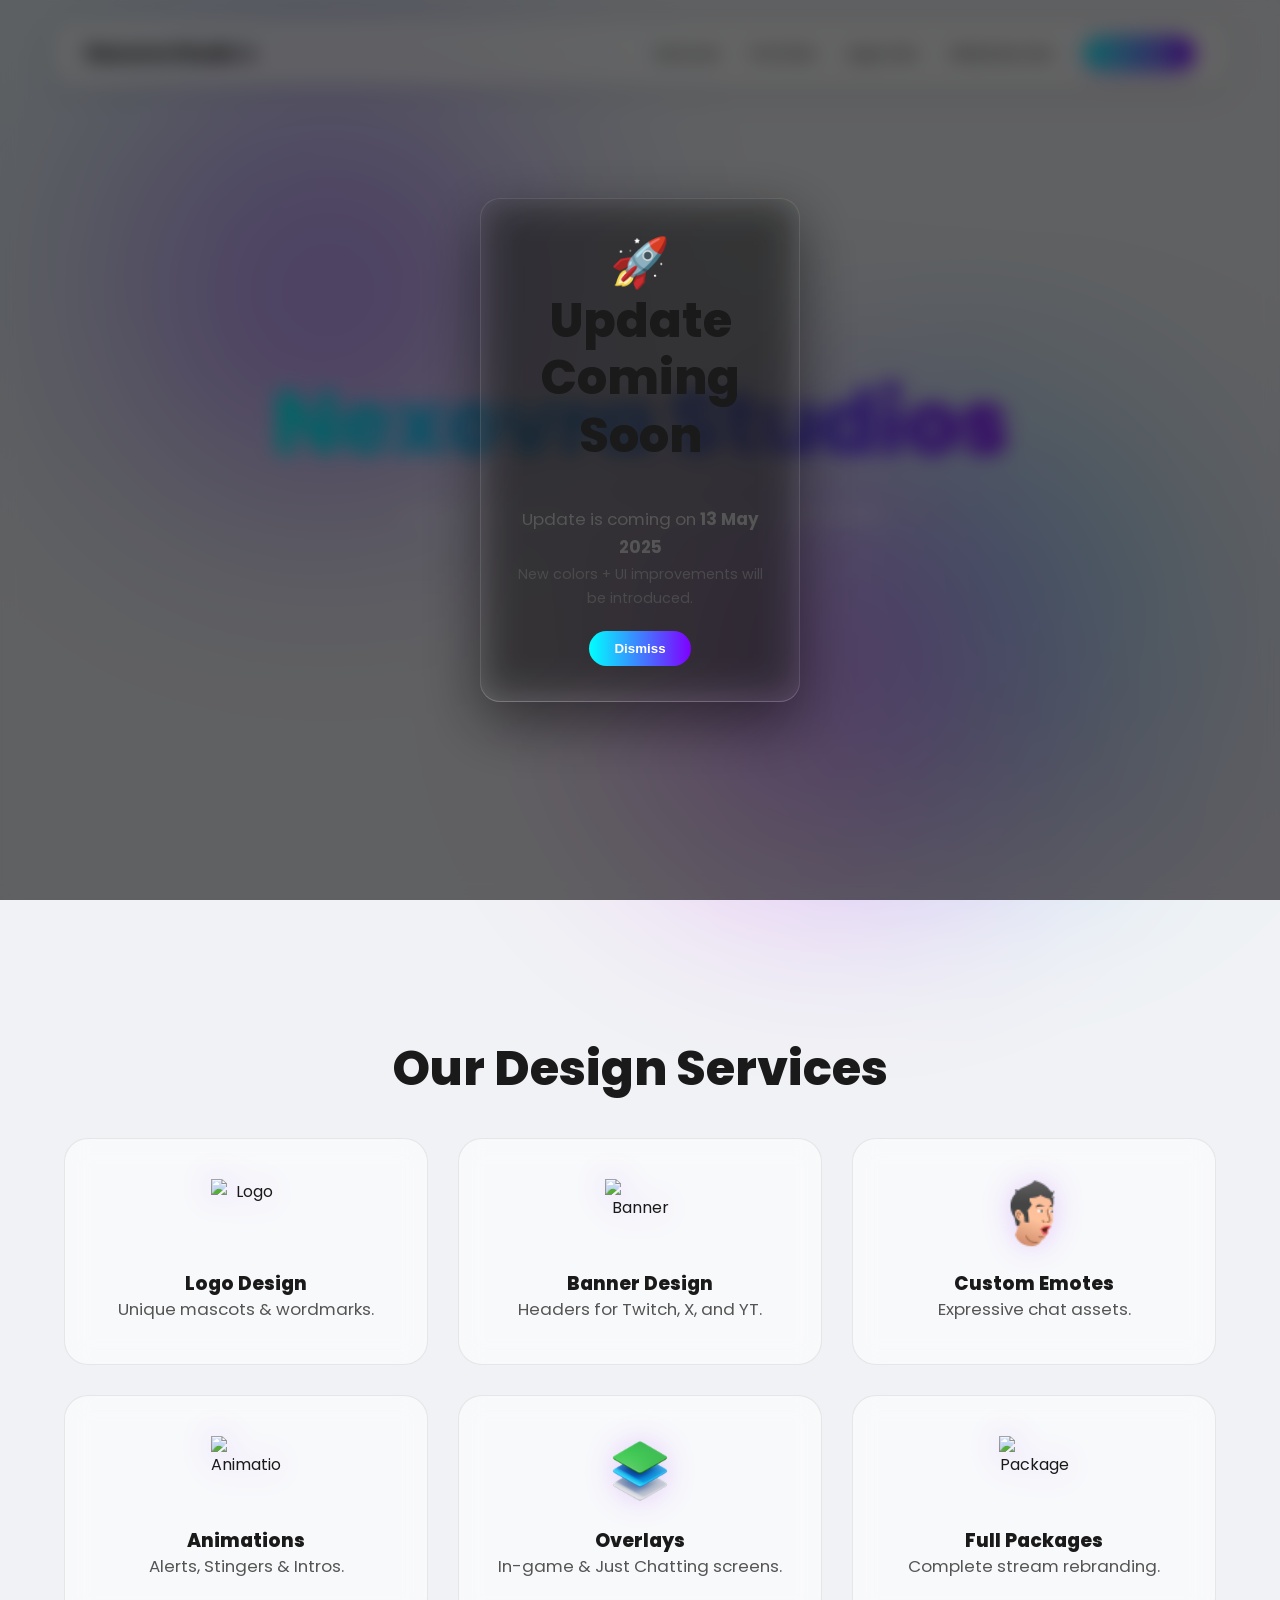
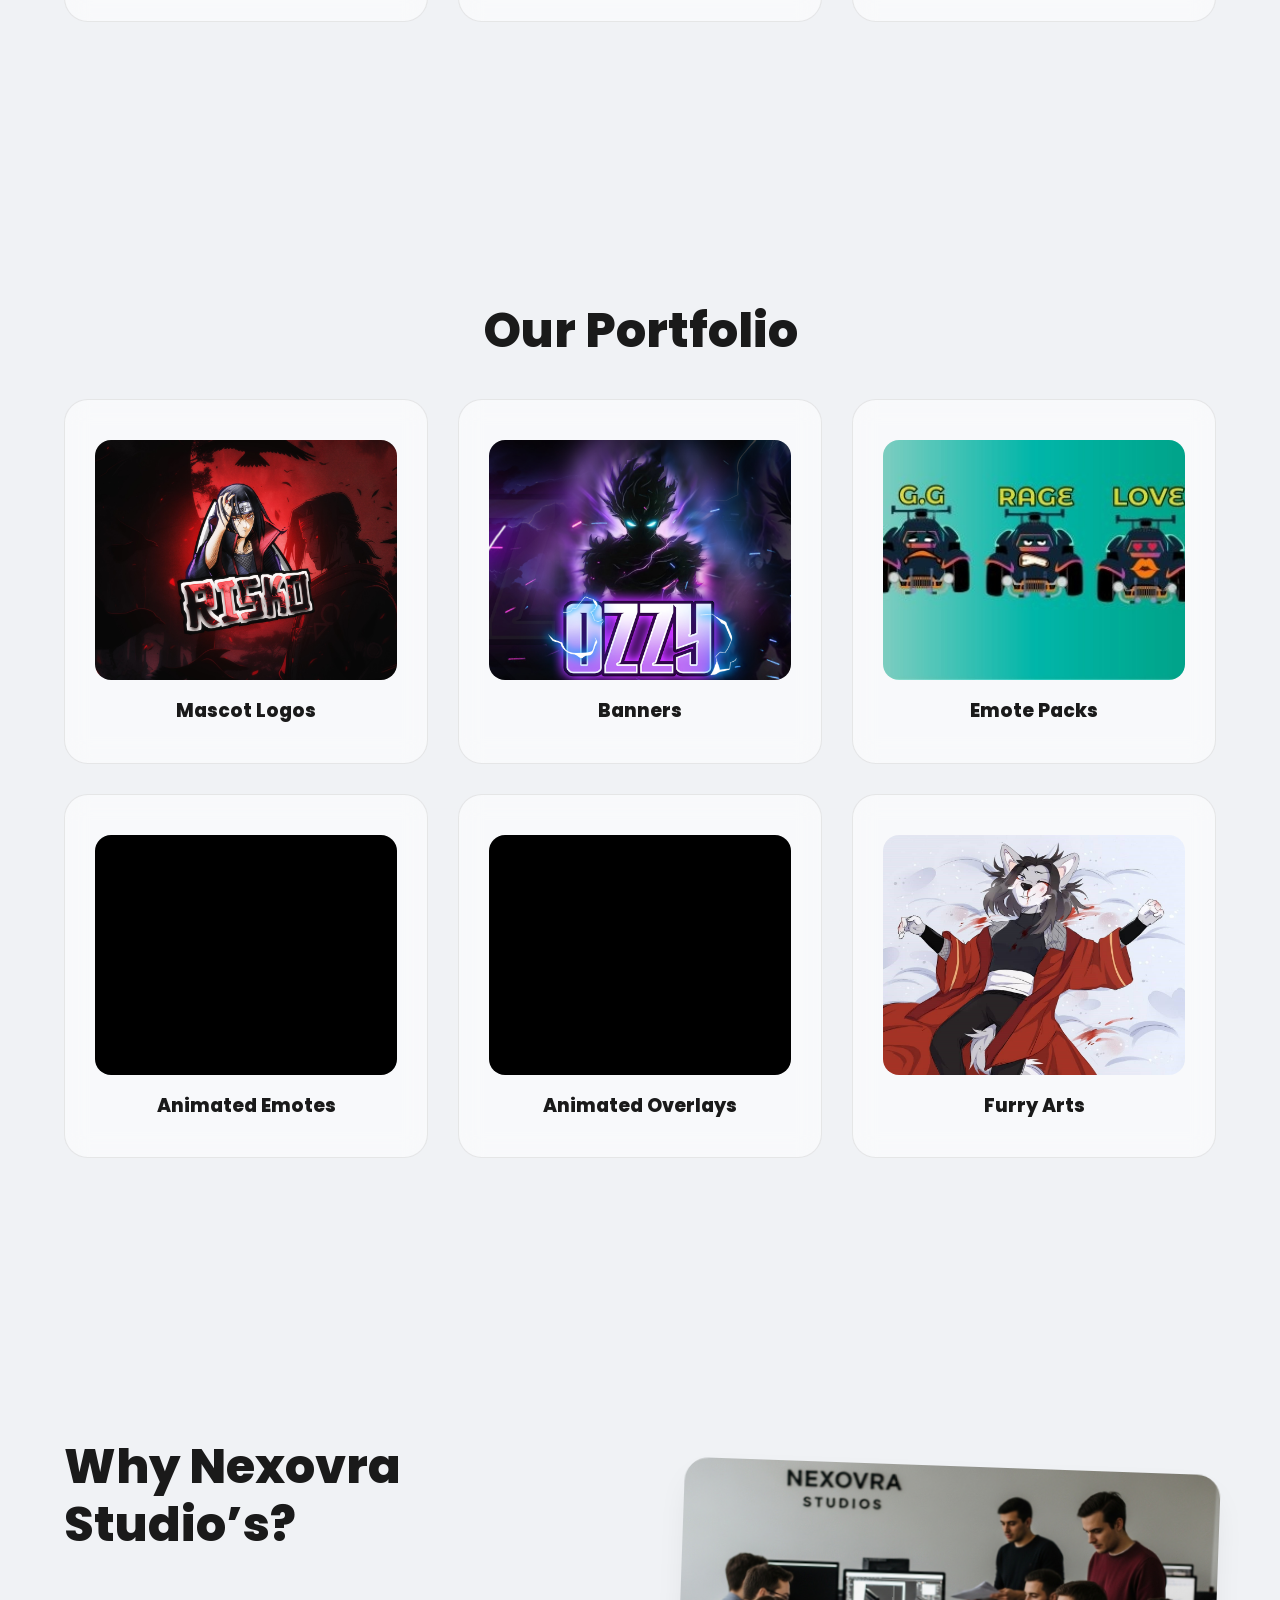
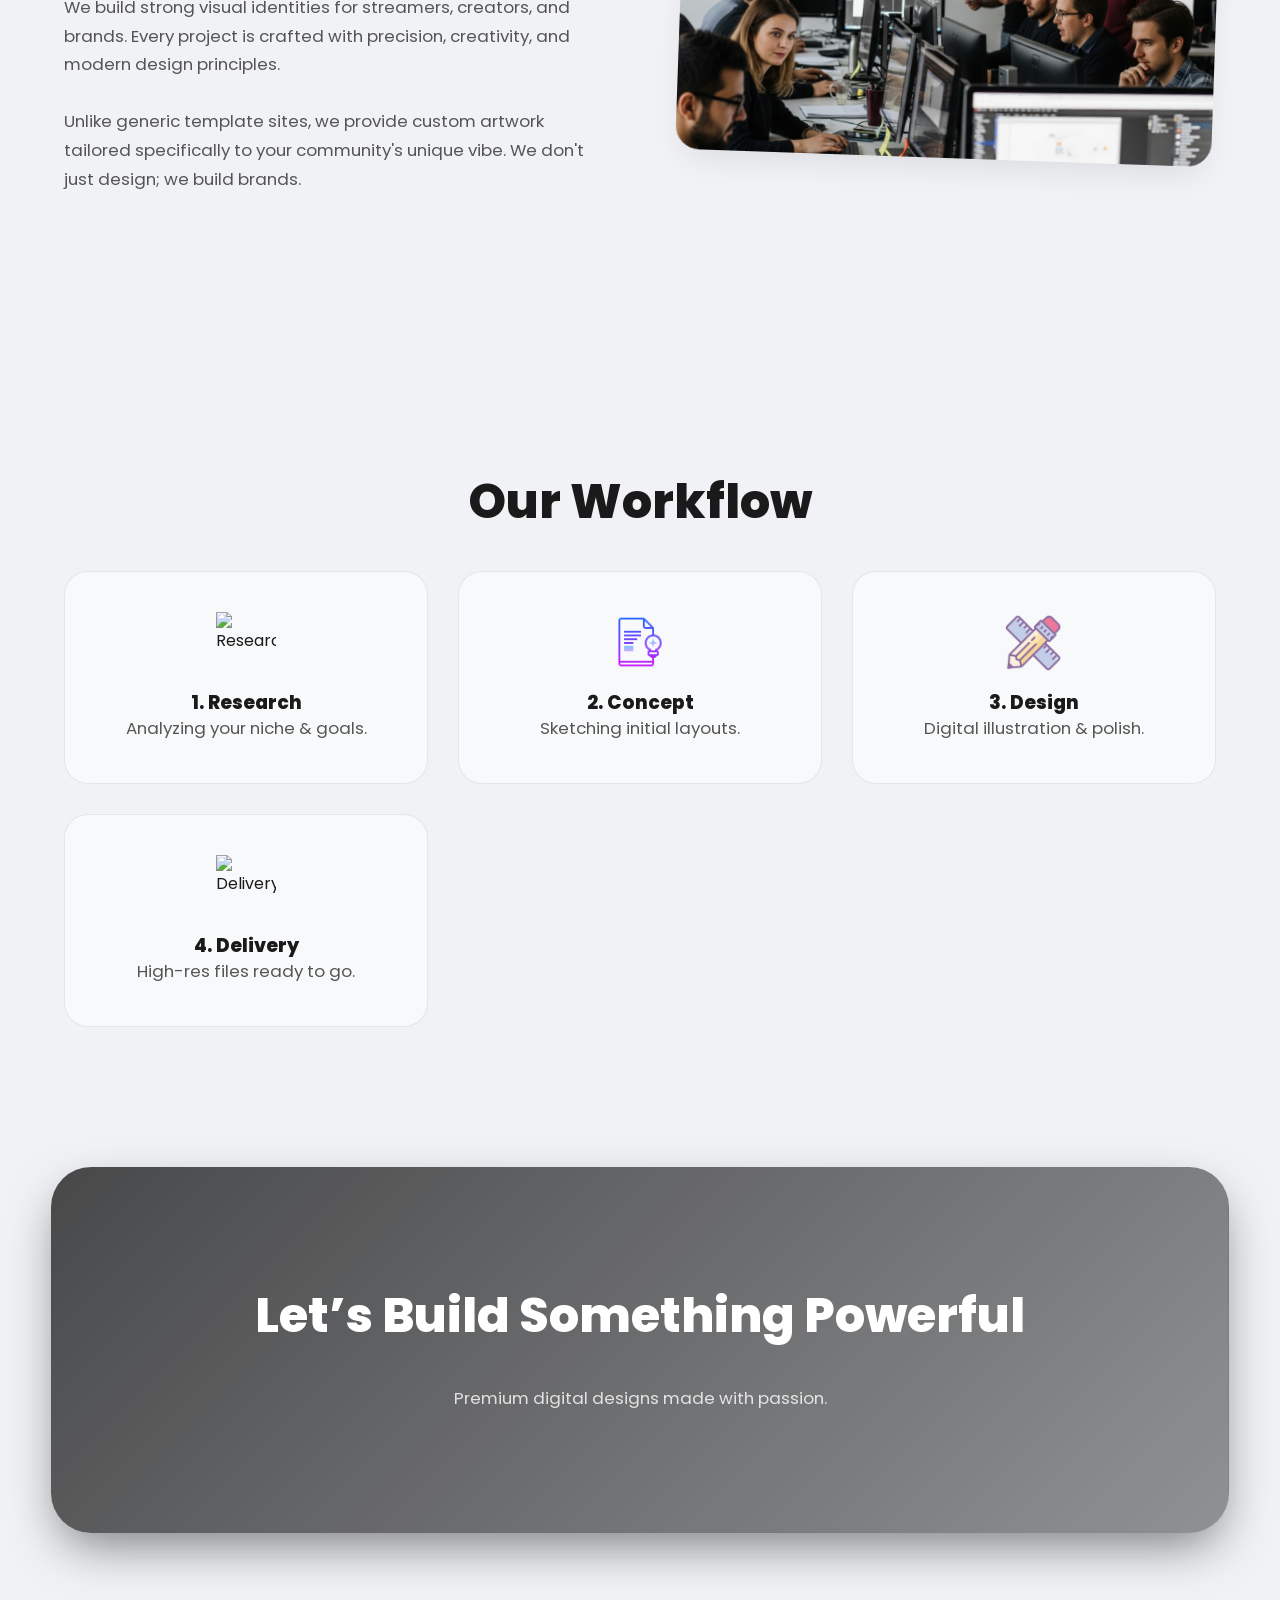
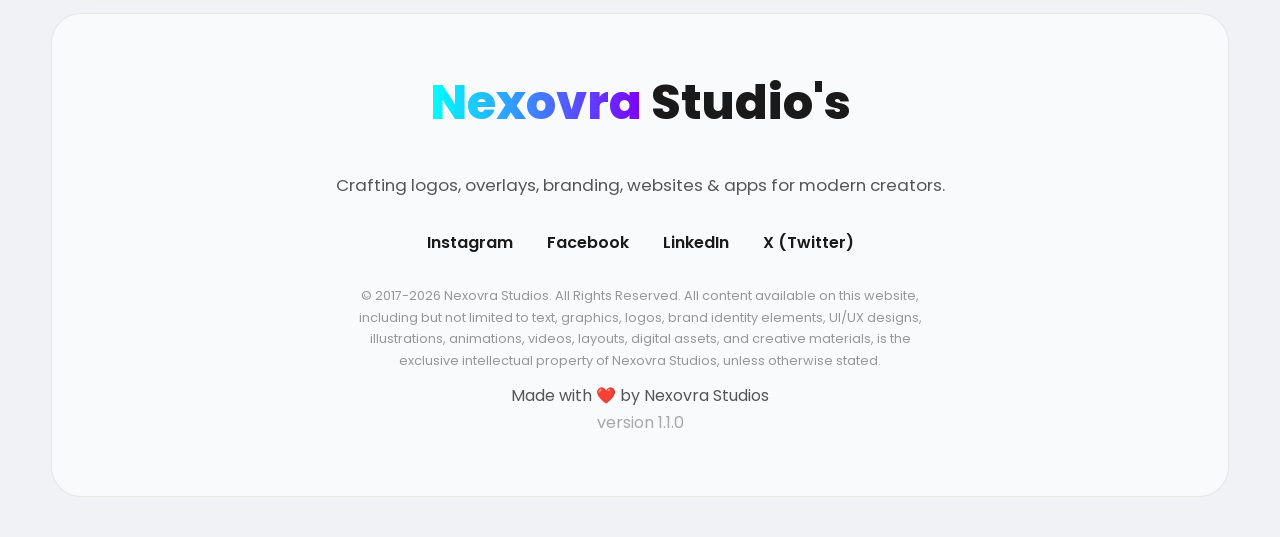
==== index.html @ 05b1ca4d "Update index.html" ====
<!DOCTYPE html>
<html lang="en">

<head>
  <meta charset="UTF-8">
  <meta name="viewport" content="width=device-width, initial-scale=1.0">
  <meta name="description"
    content="Nexovra Studios - Premium digital design services including Logos, Stream Overlays, Banners, and Websites for creators.">
  <meta name="keywords" content="Design, Stream Overlays, Logos, Branding, Web Development, Nexovra">
  <meta name="author" content="Nexovra Studios">

  <meta property="og:type" content="website">
  <meta property="og:title" content="Nexovra Studios | Premium Digital Design">
  <meta property="og:description" content="Building strong visual identities for streamers, creators, and brands.">


  <title>Nexovra Studio’s | Premium Digital Design</title>
  <link href="https://fonts.googleapis.com/css2?family=Poppins:wght@400;500;600;700;800;900&display=swap"
    rel="stylesheet">
  <style>

    /* ================= UPDATE POPUP ================= */
#updatePopup {
  position: fixed;
  inset: 0;
  display: flex;
  align-items: center;
  justify-content: center;
  background: rgba(0,0,0,0.6);
  backdrop-filter: blur(10px);
  z-index: 999999;
  opacity: 0;
  pointer-events: none;
  transition: 0.4s ease;
}

#updatePopup.active {
  opacity: 1;
  pointer-events: auto;
}

/* Glass box */
.update-box {
  width: 320px;
  padding: 35px;
  border-radius: 20px;
  text-align: center;

  background: rgba(255,255,255,0.06);
  border: 1px solid rgba(255,255,255,0.1);
  backdrop-filter: blur(20px);

  box-shadow: 0 20px 60px rgba(0,0,0,0.5);
  color: var(--text);

  transform: scale(0.9);
  transition: 0.3s ease;
}

#updatePopup.active .update-box {
  transform: scale(1);
}

/* Button */
.update-box button {
  margin-top: 20px;
  padding: 10px 25px;
  border: none;
  border-radius: 999px;
  cursor: pointer;
  font-weight: 700;

  background: var(--grad);
  color: white;
  transition: 0.3s;
}

.update-box button:hover {
  transform: scale(1.05);
}
    /* ================= ROOT / THEME ================= */
    :root {
      /* Dark Theme (Default) */
      --bg: #050510;
      --card-bg: rgba(255, 255, 255, 0.03);
      --card-border: rgba(255, 255, 255, 0.05);
      --text: #ffffff;
      --text-muted: rgba(255, 255, 255, 0.7);
      --nav-bg: rgba(20, 20, 40, 0.6);
      --blur-val: 16px;
      /* High Blur for Dark Mode */
      --grad: linear-gradient(90deg, #00ffff, #7f00ff);
      --shadow: 0 10px 40px -10px rgba(0, 0, 0, 0.5);
      --glow-color: rgba(0, 255, 255, 0.3);
      --btn-text: #ffffff;
    }


    body::before {
  content: "";
  position: fixed;
  width: 100%;
  height: 100%;
  background: radial-gradient(circle at 20% 20%, rgba(0,255,255,0.08), transparent 40%),
              radial-gradient(circle at 80% 80%, rgba(127,0,255,0.08), transparent 40%);
  animation: bgMove 12s ease-in-out infinite;
  z-index: -1;
}

@keyframes bgMove {
  0%,100% { transform: scale(1) translate(0,0); }
  50% { transform: scale(1.1) translate(20px,-20px); }
}

  body.light {
  --bg: #f0f2f5;
  --card-bg: rgba(255, 255, 255, 0.55); /* 👈 yeh change */
  --card-border: rgba(0, 0, 0, 0.08);
  --text: #1a1a1a;
  --text-muted: #555555;
  --nav-bg: rgba(255, 255, 255, 0.6);
  --blur-val: 12px;
  --shadow: 0 15px 35px -10px rgba(0, 0, 0, 0.1);
  --glow-color: rgba(127, 0, 255, 0.4);
}

    /* ================= RESET & SCROLLBAR ================= */
    * {
      margin: 0;
      padding: 0;
      box-sizing: border-box;
      /* GPU Acceleration hints */
      -webkit-font-smoothing: antialiased;
      -moz-osx-font-smoothing: grayscale;

    }

    html {
      scroll-behavior: smooth;
    }

    /* Custom Scrollbar */
    ::-webkit-scrollbar {
      width: 10px;
    }

    ::-webkit-scrollbar-track {
      background: var(--bg);
    }

    ::-webkit-scrollbar-thumb {
      background: #333;
      border-radius: 5px;
    }

    body.light ::-webkit-scrollbar-thumb {
      background: #ccc;
    }

    ::-webkit-scrollbar-thumb:hover {
      background: #7f00ff;
    }

    body {
      font-family: 'Poppins', sans-serif;
      background: var(--bg);
      color: var(--text);
      overflow-x: hidden;
      transition: background 0.4s cubic-bezier(0.25, 1, 0.5, 1), color 0.4s cubic-bezier(0.25, 1, 0.5, 1);
    }
    body.mobile-lite .cursor-glow {
  display: none !important;
}

body.mobile-lite .card {
  backdrop-filter: blur(6px) !important;
}

body.mobile-lite .hero {
  background-attachment: scroll !important;
}

    /* Utility to force white text on dark images regardless of theme */
    .force-light-text {
      color: #ffffff !important;
    }

    .force-light-text p {
      color: rgba(255, 255, 255, 0.8) !important;
    }

    /* ================= PRELOADER ================= */
    #loader {
      position: fixed;
      inset: 0;
      background: #050510;
      display: flex;
      align-items: center;
      justify-content: center;
      z-index: 999999;
      will-change: opacity, transform;
    }

    #loader h1 {
      font-size: clamp(2.5rem, 5vw, 4.2rem);
      font-weight: 900;
      color: #fff;
      animation: intro 2.2s cubic-bezier(0.19, 1, 0.22, 1) forwards;
      text-align: center;
      line-height: 1.1;
      will-change: transform, opacity;
    }

    #loader span {
      background: var(--grad);
      -webkit-background-clip: text;
      background-clip: text;
      color: transparent;
    }

    @keyframes intro {
      0% {
        opacity: 0;
        transform: scale(0.8) translateY(20px);
      }

      50% {
        opacity: 1;
        transform: scale(1) translateY(0);
      }

      100% {
        opacity: 0;
        transform: scale(1.1);
        pointer-events: none;
      }
    }

    /* ================= NAVBAR ================= */
    nav {
 
      position: fixed;
      top: 20px;
      left: 50%;
      transform: translateX(-50%);
      width: 92%;
      max-width: 1400px;
      padding: 16px 34px;
      display: flex;
      justify-content: space-between;
      align-items: center;
      background: var(--nav-bg);
      /* Using variable blur value */
      backdrop-filter: blur(var(--blur-val));
      -webkit-backdrop-filter: blur(var(--blur-val));
      border: 1px solid var(--card-border);
      border-radius: 24px;
      z-index: 1000;
      transition: background 0.4s ease, border-color 0.4s ease, backdrop-filter 0.4s ease;
      box-shadow: 0 4px 30px rgba(0, 0, 0, 0.1);
      will-change: transform;
    }

    nav a.logo {
      color: var(--text);
      text-decoration: none;
      font-weight: 800;
      font-size: 1.2rem;
      letter-spacing: -0.5px;
    }

    #nav-links {
      display: flex;
      align-items: center;
      gap: 30px;
    }

    #nav-links a {
      color: var(--text);
      text-decoration: none;
      font-weight: 500;
      font-size: 0.95rem;
      transition: 0.3s;
      opacity: 0.8;
      position: relative;
    }
    nav:hover {
  transform: translateX(-50%) scale(1.01);
}

    #nav-links a:hover {
      opacity: 1;
      color: #7f00ff;
    }

    /* Theme Toggle Button */
    #themeBtn {
      border: none;
      background: var(--grad);
      color: #fff;
      padding: 8px 18px;
      border-radius: 999px;
      font-weight: 700;
      cursor: pointer;
      font-size: 0.9rem;
      box-shadow: 0 4px 15px rgba(0, 255, 255, 0.3);
      transition: transform 0.2s cubic-bezier(0.34, 1.56, 0.64, 1), box-shadow 0.3s ease;
      min-width: 110px;
      /* Fixed width to prevent jumping when text changes */
    }

    body.light #themeBtn {
      box-shadow: 0 4px 15px rgba(127, 0, 255, 0.3);
      /* Different shadow for light mode */
    }

    #themeBtn:active {
      transform: scale(0.95);
    }

    #nav-toggle {
      display: none;
      flex-direction: column;
      cursor: pointer;
      gap: 5px;
    }

    #nav-toggle span {
      width: 26px;
      height: 2px;
      background: var(--text);
      border-radius: 2px;
      transition: 0.3s;
    }

    /* ================= SECTIONS ================= */
    section {
      padding: 140px 0;
      position: relative;
    }

    .container {
      width: 90%;
      max-width: 1280px;
      margin: auto;
    }

    h1,
    h2,
    h3 {
      font-weight: 800;
      line-height: 1.2;
    }

    h2 {
      margin-bottom: 40px;
      font-size: clamp(2rem, 4vw, 3rem);
      text-align: center;
    }

    p {
      color: var(--text-muted);
      line-height: 1.7;
      font-size: 1.05rem;
    }

    /* ================= HERO ================= */
    .hero {
      min-height: 100vh;
      background-attachment: scroll;
      display: flex;
      align-items: center;
      justify-content: center;
      text-align: center;
      .hero {
  background:
    linear-gradient(135deg, rgba(5,5,16,0.8), rgba(5,5,16,0.95)),
    radial-gradient(circle at 20% 30%, rgba(0,255,255,0.2), transparent 40%),
    radial-gradient(circle at 80% 70%, rgba(127,0,255,0.2), transparent 40%),
    url('https://images.unsplash.com/photo-1550745165-9bc0b252726f?q=80&w=2070&auto=format&fit=crop');

  background-size: cover;
  background-position: center;
}
      background-size: cover;
      background-position: center;
      background-attachment: fixed;
      will-change: transform;
      /* Optimizes fixed background */
    }

    .reveal {
  opacity: 0;
  transform: translateY(60px) scale(0.98);
  transition: all 0.9s cubic-bezier(0.22, 1, 0.36, 1);
}

.reveal.active {
  opacity: 1;
  transform: translateY(0) scale(1);
}
    .hero h1 {
      font-size: clamp(3.5rem, 7vw, 6rem);
      margin-bottom: 20px;
      letter-spacing: -2px;
    }

    .hero h1 span {
      background: var(--grad);
      -webkit-background-clip: text;
      background-clip: text;
      color: transparent;
    }

    .hero p {
      font-size: 1.25rem;
      max-width: 600px;
      margin: 0 auto;
      color: rgba(255, 255, 255, 0.85);
    }

    /* ================= GRIDS & CARDS ================= */
    .grid {
      display: grid;
      grid-template-columns: repeat(auto-fit, minmax(300px, 1fr));
      gap: 30px;
    }

    .card {
      background: var(--card-bg);
      padding: 40px 30px;
      border-radius: 24px;
      border: 1px solid var(--card-border);
      display: flex;
      flex-direction: column;
      align-items: center;
      text-align: center;
      /* Optimized Transition */
      transition: transform 0.4s cubic-bezier(0.175, 0.885, 0.32, 1.275),
        box-shadow 0.4s ease,
        border-color 0.4s ease;
      position: relative;
      overflow: hidden;
      backface-visibility: hidden;
  background: var(--card-bg);
  
  backdrop-filter: blur(var(--blur-val));
  -webkit-backdrop-filter: blur(var(--blur-val));

      /* Reduces flicker */
      transform: translate3d(0, 0, 0);
      /* Force GPU */

    }

    /* Hover effect handled by JS physics, fallback here */
    .card:hover {
      border-color: rgba(0, 255, 255, 0.3);
      box-shadow: var(--shadow);
    }

    .service-icon {
      width: 70px;
      height: 70px;
      margin-bottom: 24px;
      object-fit: contain;
      filter: drop-shadow(0 0 15px rgba(127, 0, 255, 0.2));
      transition: transform 0.3s cubic-bezier(0.25, 1, 0.5, 1);
    }

    .card:hover .service-icon {
      transform: scale(1.1) rotate(5deg);
    }

    .portfolio-img {
      width: 100%;
      height: 240px;
      object-fit: cover;
      border-radius: 16px;
      display: block;
      margin-bottom: 20px;
      background: #000;
    }

    /* Workflow specific */
    .workflow-icon {
      width: 60px;
      height: 60px;
      margin-bottom: 20px;
    }

    /* ================= SPLIT SECTION ================= */
    .split-section {
      display: flex;
      align-items: center;
      gap: 80px;
    }

    .split-content {
      flex: 1;
    }

    .split-content h2 {
      text-align: left;
    }

    .split-image {
      flex: 1;
    }

    .split-image img {
      width: 100%;
      border-radius: 24px;
      box-shadow: var(--shadow);
      transform: rotate(2deg);
      transition: transform 0.4s cubic-bezier(0.25, 1, 0.5, 1);
      will-change: transform;
    }

    .split-image:hover img {
      transform: rotate(0deg) scale(1.02);
    }

    /* ================= CTA ================= */
    .cta {
      margin: 0 auto;
      width: 92%;
      max-width: 1400px;
      text-align: center;
      background: linear-gradient(135deg, rgba(0, 0, 0, 0.7), rgba(0, 0, 0, 0.4)),
        url('https://images.unsplash.com/photo-1618005182384-a83a8bd57fbe?q=80&w=2564&auto=format&fit=crop');
      background-size: cover;
      background-position: center;
      padding: 120px 20px;
      border-radius: 40px;
      position: relative;
      overflow: hidden;
      box-shadow: 0 20px 50px -10px rgba(0, 0, 0, 0.5);
    }

    /* ================= FOOTER ================= */
    .minimal-footer {
      width: 92%;
      max-width: 1400px;
      margin: 80px auto 40px;
      padding: 60px 20px;
      background: var(--nav-bg);
      backdrop-filter: blur(var(--blur-val));
      -webkit-backdrop-filter: blur(var(--blur-val));
      border: 1px solid var(--card-border);
      border-radius: 30px;
      text-align: center;
      transition: background 0.4s, backdrop-filter 0.4s;
    }

    .minimal-footer h2 span {
      background: var(--grad);
      -webkit-background-clip: text;
      background-clip: text;
      color: transparent;
    }

    .footer-social {
      margin: 30px 0;
    }

    .footer-social a {
      color: var(--text);
      text-decoration: none;
      margin: 0 15px;
      font-weight: 600;
      transition: .3s;
      position: relative;
      padding-bottom: 5px;
    }

    .footer-social a::after {
      content: '';
      position: absolute;
      width: 0;
      height: 2px;
      bottom: 0;
      left: 0;
      background: var(--grad);
      transition: 0.3s cubic-bezier(0.25, 1, 0.5, 1);
    }

    .footer-social a:hover::after {
      width: 100%;
    }

    .footer-copy {
      font-size: 0.8rem;
      opacity: 0.6;
      max-width: 600px;
      margin: 0 auto 10px;
    }

    /* ================= POPUP ================= */
    #popup {
      position: fixed;
      inset: 0;
      background: rgba(0, 0, 0, 0.8);
      display: flex;
      align-items: center;
      justify-content: center;
      opacity: 0;
      pointer-events: none;
      transition: opacity 0.4s ease;
      z-index: 999999;
      backdrop-filter: blur(5px);
    }

    #popup.active {
      opacity: 1;
      pointer-events: auto;
    }

    .popup-box {
      background: #1a1a2e;
      padding: 50px;
      border-radius: 24px;
      text-align: center;
      border: 1px solid rgba(255, 255, 255, 0.1);
      box-shadow: 0 20px 60px rgba(0, 0, 0, 0.5);
      color: #fff;
      transform: scale(0.95);
      transition: transform 0.4s cubic-bezier(0.175, 0.885, 0.32, 1.275);
    }

    #popup.active .popup-box {
      transform: scale(1);
    }

    .popup-box button {
      margin-top: 25px;
      padding: 12px 30px;
      border: none;
      border-radius: 999px;
      background: var(--grad);
      color: #fff;
      font-weight: 700;
      cursor: pointer;
      transition: transform 0.2s;
    }

    .popup-box button:hover {
      transform: scale(1.05);
    }

    /* ================= CURSOR GLOW (Optimized) ================= */
    .cursor-glow {
      position: fixed;
      width: 400px;
      height: 400px;
      border-radius: 50%;
      pointer-events: none;
      background: radial-gradient(circle, var(--glow-color), transparent 60%);
      mix-blend-mode: screen;
      /* Initial state centered but hidden */
      top: 0;
      left: 0;
      transform: translate3d(-50%, -50%, 0);
      z-index: 9999;
      opacity: 0;
      transition: opacity 0.5s ease;
      will-change: transform;
      /* Important for performance */
    }

    /* Hide custom cursor logic on touch */
    @media (hover: none) {
      .cursor-glow {
        display: none;
      }
    }

    /* ================= MOBILE RESPONSIVE ================= */
    @media (max-width: 900px) {
      .split-section {
        flex-direction: column;
        gap: 40px;
      }

      .split-image img {
        transform: rotate(0);
      }

      .split-content h2 {
        text-align: center;
      }

      .split-content p {
        text-align: center;
      }
    }

    @media (max-width: 768px) {
      nav {
        padding: 15px 24px;
      }

      #nav-links {
        position: absolute;
        top: 70px;
        left: 0;
        width: 100%;
        background: var(--bg);
        border: 1px solid var(--card-border);
        flex-direction: column;
        padding: 30px;
        border-radius: 20px;
        display: none;
        box-shadow: 0 20px 40px rgba(0, 0, 0, 0.2);
      }

      #nav-links.active {
        display: flex;
        animation: slideDown 0.3s ease forwards;
      }

      @keyframes slideDown {
        from {
          opacity: 0;
          transform: translateY(-10px);
        }

        to {
          opacity: 1;
          transform: translateY(0);
        }
      }

      #nav-toggle {
        display: flex;
      }

      #nav-toggle.active span:nth-child(1) {
        transform: rotate(-45deg) translate(-5px, 6px);
      }

      #nav-toggle.active span:nth-child(2) {
        opacity: 0;
      }

      #nav-toggle.active span:nth-child(3) {
        transform: rotate(45deg) translate(-5px, -6px);
      }

      .hero h1 {
        font-size: 2.8rem;
      }

      .grid {
        gap: 20px;
      }

      .cta {
        padding: 80px 20px;
      }
    }

    .bg-orb {
      position: fixed;
      width: 400px;
      height: 400px;
      border-radius: 50%;
      filter: blur(120px);
      z-index: -1;
      opacity: 0.4;
      animation: float 20s infinite ease-in-out;
    }

    .orb1 {
      background: #7f00ff;
      top: 10%;
      left: 10%;
    }

    .orb2 {
      background: #00ffff;
      bottom: 10%;
      right: 10%;
      animation-delay: 5s;
    }

    .orb3 {
      background: #ff00ff;
      top: 50%;
      left: 50%;
      animation-delay: 10s;
    }

    @keyframes float {

      0%,
      100% {
        transform: translate(0, 0) scale(1);
      }

      50% {
        transform: translate(80px, -60px) scale(1.2);
      }
    }
  </style>
</head>

<!-- UPDATE POPUP -->
<div id="updatePopup">
  <div class="update-box">
    <h2>🚀 Update Coming Soon</h2>
    <p>Update is coming on <b>13 May 2025</b></p>
    <p style="font-size:0.9rem; opacity:0.7;">
      New colors + UI improvements will be introduced.
    </p>

    <button onclick="closeUpdatePopup()">Dismiss</button>
  </div>
</div>

<div class="bg-orb orb1"></div>
<div class="bg-orb orb2"></div>
<div class="bg-orb orb3"></div>

<body class="force-light-text">
  <div class="cursor-glow"></div>


  <div id="popup">
    <div class="popup-box">
      <h2>Coming Soon</h2>
      <p style="color: rgba(255,255,255,0.7);">This feature is under development. Stay tuned!</p>
      <button id="close">Close</button>
    </div>
  </div>

  <nav>
    <a href="#" class="logo">Nexovra Studio’s</a>
    <div id="nav-links">
      <a href="#services">Services</a>
      <a href="#portfolio">Portfolio</a>
      <a href="#" class="coming">Apps Dev</a>
      <a href="#" class="coming">Websites Dev</a>
      <button id="themeBtn">Light Mode</button>

    </div>
    <div id="nav-toggle">
      <span></span>
      <span></span>
      <span></span>
    </div>
  </nav>

  <section class="hero force-light-text">
    <div>
      <h1><span>Nexovra Studios</span></h1>
      <p>Logos • Banners • Emotes • Overlays • Branding</p>
    </div>
  </section>

  <section id="services">
    <div class="container">
      <h2>Our Design Services</h2>
      <div class="grid">
        <div class="card">
          <img src="https://cdn-icons-png.flaticon.com/512/1256/1256628.png" alt="Logo" class="service-icon">
          <h3>Logo Design</h3>
          <p>Unique mascots & wordmarks.</p>
        </div>
        <div class="card">
          <img src="https://cdn-icons-png.flaticon.com/512/6062/6062646.png" alt="Banner" class="service-icon">
          <h3>Banner Design</h3>
          <p>Headers for Twitch, X, and YT.</p>
        </div>
        <div class="card">
          <img src="icons8-pogchamp-48.png" alt="Emote" class="service-icon">
          <h3>Custom Emotes</h3>
          <p>Expressive chat assets.</p>
        </div>
        <div class="card">
          <img src="https://cdn-icons-png.flaticon.com/512/3309/3309490.png" alt="Animation" class="service-icon">
          <h3>Animations</h3>
          <p>Alerts, Stingers & Intros.</p>
        </div>
        <div class="card">
          <img src="icons8-overlay-94.png" alt="Overlay" class="service-icon">
          <h3>Overlays</h3>
          <p>In-game & Just Chatting screens.</p>
        </div>
        <div class="card">
          <img src="https://cdn-icons-png.flaticon.com/512/1005/1005141.png" alt="Package" class="service-icon">
          <h3>Full Packages</h3>
          <p>Complete stream rebranding.</p>
        </div>
      </div>
    </div>
  </section>

  <section id="portfolio">
    <div class="container">
      <h2>Our Portfolio</h2>
      <div class="grid">
        <div class="card">
          <img src="tq.jpg" class="portfolio-img" alt="Mascot Logos">
          <h3>Mascot Logos</h3>
        </div>

        <div class="card">
          <img src="ozzy_banner..jpg" class="portfolio-img" alt="Banners">
          <h3>Banners</h3>
        </div>

        <div class="card">
          <img src="emote.jpeg" class="portfolio-img" alt="Emotes">
          <h3>Emote Packs</h3>
        </div>

        <div class="card">
          <video class="portfolio-img" autoplay muted loop playsinline
            poster="https://images.unsplash.com/photo-1550751827-4bd374c3f58b?q=80&w=1000&auto=format&fit=crop">
            <source src="004 - Copy.mp4" type="video/mp4">
          </video>
          <h3>Animated Emotes</h3>
        </div>

        <div class="card">
          <video class="portfolio-img" autoplay muted loop playsinline
            poster="https://images.unsplash.com/photo-1542751371-adc38448a05e?q=80&w=1000&auto=format&fit=crop">
            <source src="Dr_Cowardly_Work_Overlays.mp4" type="video/mp4">
          </video>
          <h3>Animated Overlays</h3>
        </div>

        <div class="card">
          <img src="fa1e15225377815.681bf7f28511d.jpg" class="portfolio-img" alt="Stream Package">
          <h3>Furry Arts</h3>
        </div>
      </div>
    </div>
  </section>

  <section>
    <div class="container">
      <div class="split-section">
        <div class="split-content">
          <h2>Why Nexovra Studio’s?</h2>
          <p>
            We build strong visual identities for streamers, creators, and brands.
            Every project is crafted with precision, creativity, and modern design principles.
            <br><br>
            Unlike generic template sites, we provide custom artwork tailored specifically
            to your community's unique vibe. We don't just design; we build brands.
          </p>
        </div>
        <div class="split-image">
          <img src="Image_fx (2).png" alt="Office Studio Work">
        </div>
      </div>
    </div>
  </section>

  <section>
    <div class="container">
      <h2>Our Workflow</h2>
      <div class="grid">
        <div class="card">
          <img src="https://cdn-icons-png.flaticon.com/512/2620/2620986.png" class="workflow-icon" alt="Research">
          <h3>1. Research</h3>
          <p>Analyzing your niche & goals.</p>
        </div>
        <div class="card">
          <img src="icons8-concept-64.png" class="workflow-icon" alt="Concept">
          <h3>2. Concept</h3>
          <p>Sketching initial layouts.</p>
        </div>
        <div class="card">
          <img src="icons8-design-64.png" class="workflow-icon" alt="Design">
          <h3>3. Design</h3>
          <p>Digital illustration & polish.</p>
        </div>
        <div class="card">
          <img src="https://cdn-icons-png.flaticon.com/512/1688/1688988.png" class="workflow-icon" alt="Delivery">
          <h3>4. Delivery</h3>
          <p>High-res files ready to go.</p>
        </div>
      </div>
    </div>
  </section>

  <section class="cta force-light-text">
    <div style="position: relative; z-index: 2;">
      <h2>Let’s Build Something Powerful</h2>
      <p>Premium digital designs made with passion.</p>
    </div>
  </section>

  <footer class="minimal-footer">
    <h2><span>Nexovra</span> Studio's</h2>
    <p>
      Crafting logos, overlays,
      branding, websites & apps for modern creators.
    </p>
    <div class="footer-social">
      <a href="https://www.instagram.com/nexovra_studio?igsh=ZW93aDczcWoxaGY4">Instagram</a>
      <a href="https://www.facebook.com/share/17kjQojSUK/">Facebook</a>
      <a href="https://www.linkedin.com/company/shariqindustries/">LinkedIn</a>
      <a href="https://x.com/nexovrastudios">X (Twitter)</a>
    </div>
    <p class="footer-copy">© 2017-2026 Nexovra Studios. All Rights Reserved.

      All content available on this website, including but not limited to text, graphics, logos, brand identity
      elements, UI/UX designs, illustrations, animations, videos, layouts, digital assets, and creative materials, is
      the exclusive intellectual property of Nexovra Studios, unless otherwise stated.</p>
    <p style="font-size: 1.0rem; opacity: 1.0 ;">Made with ❤️ by Nexovra Studios</p>
    <p style="font-size: 1.0rem; opacity: 0.5;">version 1.1.0</p>
  </footer>

  <script>


    // UPDATE POPUP AUTO SHOW
const updatePopup = document.getElementById("updatePopup");

window.addEventListener("load", () => {
  setTimeout(() => {
    updatePopup.classList.add("active");
  }, 800);
});

// CLOSE FUNCTION
function closeUpdatePopup() {
  updatePopup.classList.remove("active");
}

// click outside close
updatePopup.addEventListener("click", (e) => {
  if (e.target === updatePopup) {
    updatePopup.classList.remove("active");
  }
});
    /* =========================================================
       PREMIUM PERFORMANCE ENGINE (240Hz+ Optimized)
       Uses requestAnimationFrame for fluid render loop.
       =========================================================
    */

    /* --- VARIABLES --- */
    const glow = document.querySelector(".cursor-glow");
    const magneticElements = document.querySelectorAll("button, .card");
    const isTouch = 'ontouchstart' in window || navigator.maxTouchPoints > 0;
    const themeBtn = document.getElementById("themeBtn");

    // Physics State
    let mouse = { x: 0, y: 0 }; // Raw mouse position
    let cursor = { x: 0, y: 0 }; // Interpolated cursor position (Lag effect)

    // Magnetic Elements Map (to store state for each element independently)
    const magnets = Array.from(magneticElements).map(el => ({
      element: el,
      x: 0,
      y: 0,
      active: false,
      rect: null
    }));

    /* --- EVENTS --- */

    // 1. Efficient Mouse Tracking (No layout thrashing here)
    window.addEventListener("mousemove", (e) => {
      mouse.x = e.clientX;
      mouse.y = e.clientY;

      // Reveal glow once mouse moves
      if (glow.style.opacity === '0') glow.style.opacity = '0.6';
    });

    if (!isTouch) {
      // 2. Magnetic Triggering
      magnets.forEach(mag => {
        mag.element.addEventListener("mouseenter", () => {
          mag.rect = mag.element.getBoundingClientRect();
          mag.active = true;
          // Disable CSS transition for instant JS physics
          mag.element.style.transition = "none";
        });

        mag.element.addEventListener("mouseleave", () => {
          mag.active = false;
          // Re-enable transition for smooth snap back
          mag.element.style.transition = "transform 0.5s cubic-bezier(0.175, 0.885, 0.32, 1.275), box-shadow 0.4s ease, border-color 0.4s ease";
          mag.element.style.transform = "translate3d(0, 0, 0)";
        });
      });
    }

    /* --- ANIMATION LOOP (The Heart of Smoothness) --- */

    // Lerp function (Linear Interpolation)
    const lerp = (start, end, factor) => start + (end - start) * factor;

    function animate() {
      // 1. Smooth Cursor Glow (Lag Factor: 0.15)
      cursor.x = lerp(cursor.x, mouse.x, 0.15);
      cursor.y = lerp(cursor.y, mouse.y, 0.15);

      // Use translate3d for GPU composition
      glow.style.transform = `translate3d(${cursor.x}px, ${cursor.y}px, 0) translate(-50%, -50%)`;

      // 2. Magnetic Buttons Physics
      if (!isTouch) {
        magnets.forEach(mag => {
          if (mag.active && mag.rect) {
            // Calculate distance from center
            const targetX = (mouse.x - (mag.rect.left + mag.rect.width / 2)) * 0.2; // Strength 0.2
            const targetY = (mouse.y - (mag.rect.top + mag.rect.height / 2)) * 0.2;

            // Apply Lerp to magnet movement as well
            mag.x = lerp(mag.x, targetX, 0.2);
            mag.y = lerp(mag.y, targetY, 0.2);

            mag.element.style.transform = `translate3d(${mag.x}px, ${mag.y}px, 0)`;
          } else {
            // Reset internal coordinates when not active
            mag.x = 0;
            mag.y = 0;
          }
        });
      }

      // Loop infinitely at monitor refresh rate
      requestAnimationFrame(animate);
    }

    // Start Loop
    animate();


    /* --- STANDARD UTILITIES (Logic unchanged, just optimized) --- */

    window.addEventListener("load", () => {
      document.body.classList.remove("force-light-text");
    });
    /* THEME SWITCHER - FIXED LOGIC */
    themeBtn.onclick = () => {
      document.body.classList.toggle("light");

      // Update Button Text
      if (document.body.classList.contains("light")) {
        themeBtn.innerText = "Dark Mode";
      } else {
        themeBtn.innerText = "Light Mode";
      }
    };

    /* POPUP LOGIC */
    const popup = document.getElementById("popup");
    const closeBtn = document.getElementById("close");

    document.querySelectorAll(".coming").forEach(btn => {
      btn.onclick = (e) => {
        e.preventDefault();
        popup.classList.add("active");
      };
    });

    closeBtn.onclick = () => {
      popup.classList.remove("active");
    };

    popup.onclick = (e) => {
      if (e.target === popup) popup.classList.remove("active");
    }

    /* NAV TOGGLE Mobile */
    const navToggle = document.getElementById("nav-toggle");
    const navLinks = document.getElementById("nav-links");

    navToggle.onclick = () => {
      navToggle.classList.toggle("active");
      navLinks.classList.toggle("active");
    };
    cursor.x = lerp(cursor.x, mouse.x, 0.15);
    cursor.y = lerp(cursor.y, mouse.y, 0.15);

    cursor.x = lerp(cursor.x, mouse.x, 0.08);
    cursor.y = lerp(cursor.y, mouse.y, 0.08);

    document.querySelectorAll(".card").forEach(card => {
      card.addEventListener("mousemove", e => {
        const rect = card.getBoundingClientRect();
        const x = e.clientX - rect.left;
        const y = e.clientY - rect.top;

        card.style.setProperty('--x', `${x}px`);
        card.style.setProperty('--y', `${y}px`);
      });
    });
const prefersDark = window.matchMedia('(prefers-color-scheme: dark)');

function setTheme(e) {
  if (e.matches) {
    document.body.classList.remove("light"); // Dark mode
    themeBtn.innerText = "Light Mode";
  } else {
    document.body.classList.add("light"); // Light mode
    themeBtn.innerText = "Dark Mode";
  }
}

// Run on load
setTheme(prefersDark);

// Listen for changes (agar user device theme change kare)
prefersDark.addEventListener('change', setTheme);

document.querySelectorAll(".card").forEach(card => {
  card.addEventListener("mousemove", e => {
    const rect = card.getBoundingClientRect();
    const x = e.clientX - rect.left;
    const y = e.clientY - rect.top;

    const rotateX = ((y / rect.height) - 0.5) * -10;
    const rotateY = ((x / rect.width) - 0.5) * 10;

    card.style.transform = `rotateX(${rotateX}deg) rotateY(${rotateY}deg)`;
  });

  card.addEventListener("mouseleave", () => {
    card.style.transform = "rotateX(0) rotateY(0)";
  });
}); 
const isMobile = window.innerWidth < 768;


  </script>
</body>

</html>
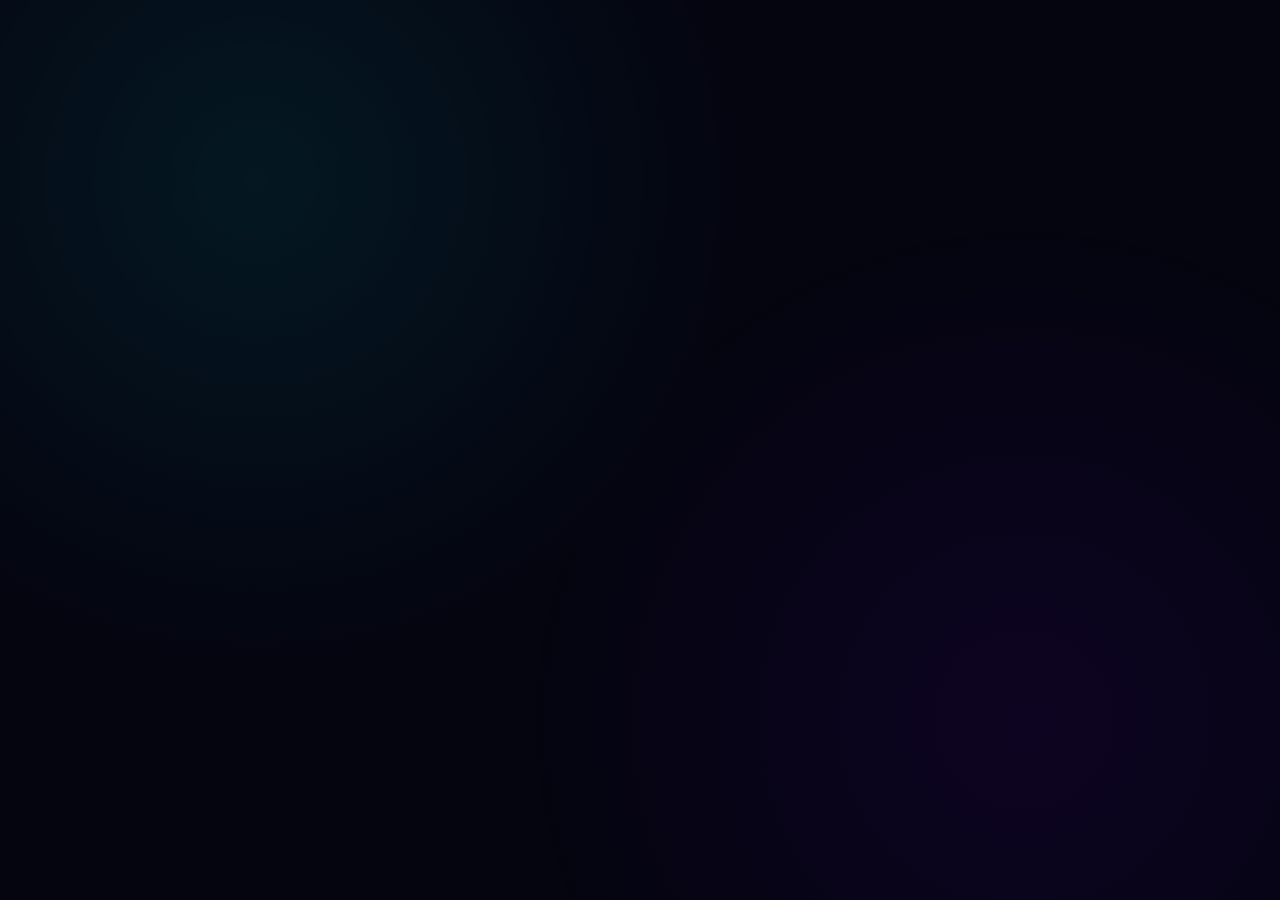
==== commit 970b1bb1: "Update index.html" ====
--- a/index.html
+++ b/index.html
@@ -807,432 +807,10 @@
 
 <!-- UPDATE POPUP -->
 <div id="updatePopup">
-  <div class="update-box">
+  <div class="update-box">        
     <h2>🚀 Update Coming Soon</h2>
-    <p>Update is coming on <b>13 May 2025</b></p>
+    <p>Update is coming on <b>17 May 2025</b></p>
     <p style="font-size:0.9rem; opacity:0.7;">
       New colors + UI improvements will be introduced.
     </p>
 
-    <button onclick="closeUpdatePopup()">Dismiss</button>
-  </div>
-</div>
-
-<div class="bg-orb orb1"></div>
-<div class="bg-orb orb2"></div>
-<div class="bg-orb orb3"></div>
-
-<body class="force-light-text">
-  <div class="cursor-glow"></div>
-
-
-  <div id="popup">
-    <div class="popup-box">
-      <h2>Coming Soon</h2>
-      <p style="color: rgba(255,255,255,0.7);">This feature is under development. Stay tuned!</p>
-      <button id="close">Close</button>
-    </div>
-  </div>
-
-  <nav>
-    <a href="#" class="logo">Nexovra Studio’s</a>
-    <div id="nav-links">
-      <a href="#services">Services</a>
-      <a href="#portfolio">Portfolio</a>
-      <a href="#" class="coming">Apps Dev</a>
-      <a href="#" class="coming">Websites Dev</a>
-      <button id="themeBtn">Light Mode</button>
-
-    </div>
-    <div id="nav-toggle">
-      <span></span>
-      <span></span>
-      <span></span>
-    </div>
-  </nav>
-
-  <section class="hero force-light-text">
-    <div>
-      <h1><span>Nexovra Studios</span></h1>
-      <p>Logos • Banners • Emotes • Overlays • Branding</p>
-    </div>
-  </section>
-
-  <section id="services">
-    <div class="container">
-      <h2>Our Design Services</h2>
-      <div class="grid">
-        <div class="card">
-          <img src="https://cdn-icons-png.flaticon.com/512/1256/1256628.png" alt="Logo" class="service-icon">
-          <h3>Logo Design</h3>
-          <p>Unique mascots & wordmarks.</p>
-        </div>
-        <div class="card">
-          <img src="https://cdn-icons-png.flaticon.com/512/6062/6062646.png" alt="Banner" class="service-icon">
-          <h3>Banner Design</h3>
-          <p>Headers for Twitch, X, and YT.</p>
-        </div>
-        <div class="card">
-          <img src="icons8-pogchamp-48.png" alt="Emote" class="service-icon">
-          <h3>Custom Emotes</h3>
-          <p>Expressive chat assets.</p>
-        </div>
-        <div class="card">
-          <img src="https://cdn-icons-png.flaticon.com/512/3309/3309490.png" alt="Animation" class="service-icon">
-          <h3>Animations</h3>
-          <p>Alerts, Stingers & Intros.</p>
-        </div>
-        <div class="card">
-          <img src="icons8-overlay-94.png" alt="Overlay" class="service-icon">
-          <h3>Overlays</h3>
-          <p>In-game & Just Chatting screens.</p>
-        </div>
-        <div class="card">
-          <img src="https://cdn-icons-png.flaticon.com/512/1005/1005141.png" alt="Package" class="service-icon">
-          <h3>Full Packages</h3>
-          <p>Complete stream rebranding.</p>
-        </div>
-      </div>
-    </div>
-  </section>
-
-  <section id="portfolio">
-    <div class="container">
-      <h2>Our Portfolio</h2>
-      <div class="grid">
-        <div class="card">
-          <img src="tq.jpg" class="portfolio-img" alt="Mascot Logos">
-          <h3>Mascot Logos</h3>
-        </div>
-
-        <div class="card">
-          <img src="ozzy_banner..jpg" class="portfolio-img" alt="Banners">
-          <h3>Banners</h3>
-        </div>
-
-        <div class="card">
-          <img src="emote.jpeg" class="portfolio-img" alt="Emotes">
-          <h3>Emote Packs</h3>
-        </div>
-
-        <div class="card">
-          <video class="portfolio-img" autoplay muted loop playsinline
-            poster="https://images.unsplash.com/photo-1550751827-4bd374c3f58b?q=80&w=1000&auto=format&fit=crop">
-            <source src="004 - Copy.mp4" type="video/mp4">
-          </video>
-          <h3>Animated Emotes</h3>
-        </div>
-
-        <div class="card">
-          <video class="portfolio-img" autoplay muted loop playsinline
-            poster="https://images.unsplash.com/photo-1542751371-adc38448a05e?q=80&w=1000&auto=format&fit=crop">
-            <source src="Dr_Cowardly_Work_Overlays.mp4" type="video/mp4">
-          </video>
-          <h3>Animated Overlays</h3>
-        </div>
-
-        <div class="card">
-          <img src="fa1e15225377815.681bf7f28511d.jpg" class="portfolio-img" alt="Stream Package">
-          <h3>Furry Arts</h3>
-        </div>
-      </div>
-    </div>
-  </section>
-
-  <section>
-    <div class="container">
-      <div class="split-section">
-        <div class="split-content">
-          <h2>Why Nexovra Studio’s?</h2>
-          <p>
-            We build strong visual identities for streamers, creators, and brands.
-            Every project is crafted with precision, creativity, and modern design principles.
-            <br><br>
-            Unlike generic template sites, we provide custom artwork tailored specifically
-            to your community's unique vibe. We don't just design; we build brands.
-          </p>
-        </div>
-        <div class="split-image">
-          <img src="Image_fx (2).png" alt="Office Studio Work">
-        </div>
-      </div>
-    </div>
-  </section>
-
-  <section>
-    <div class="container">
-      <h2>Our Workflow</h2>
-      <div class="grid">
-        <div class="card">
-          <img src="https://cdn-icons-png.flaticon.com/512/2620/2620986.png" class="workflow-icon" alt="Research">
-          <h3>1. Research</h3>
-          <p>Analyzing your niche & goals.</p>
-        </div>
-        <div class="card">
-          <img src="icons8-concept-64.png" class="workflow-icon" alt="Concept">
-          <h3>2. Concept</h3>
-          <p>Sketching initial layouts.</p>
-        </div>
-        <div class="card">
-          <img src="icons8-design-64.png" class="workflow-icon" alt="Design">
-          <h3>3. Design</h3>
-          <p>Digital illustration & polish.</p>
-        </div>
-        <div class="card">
-          <img src="https://cdn-icons-png.flaticon.com/512/1688/1688988.png" class="workflow-icon" alt="Delivery">
-          <h3>4. Delivery</h3>
-          <p>High-res files ready to go.</p>
-        </div>
-      </div>
-    </div>
-  </section>
-
-  <section class="cta force-light-text">
-    <div style="position: relative; z-index: 2;">
-      <h2>Let’s Build Something Powerful</h2>
-      <p>Premium digital designs made with passion.</p>
-    </div>
-  </section>
-
-  <footer class="minimal-footer">
-    <h2><span>Nexovra</span> Studio's</h2>
-    <p>
-      Crafting logos, overlays,
-      branding, websites & apps for modern creators.
-    </p>
-    <div class="footer-social">
-      <a href="https://www.instagram.com/nexovra_studio?igsh=ZW93aDczcWoxaGY4">Instagram</a>
-      <a href="https://www.facebook.com/share/17kjQojSUK/">Facebook</a>
-      <a href="https://www.linkedin.com/company/shariqindustries/">LinkedIn</a>
-      <a href="https://x.com/nexovrastudios">X (Twitter)</a>
-    </div>
-    <p class="footer-copy">© 2017-2026 Nexovra Studios. All Rights Reserved.
-
-      All content available on this website, including but not limited to text, graphics, logos, brand identity
-      elements, UI/UX designs, illustrations, animations, videos, layouts, digital assets, and creative materials, is
-      the exclusive intellectual property of Nexovra Studios, unless otherwise stated.</p>
-    <p style="font-size: 1.0rem; opacity: 1.0 ;">Made with ❤️ by Nexovra Studios</p>
-    <p style="font-size: 1.0rem; opacity: 0.5;">version 1.1.0</p>
-  </footer>
-
-  <script>
-
-
-    // UPDATE POPUP AUTO SHOW
-const updatePopup = document.getElementById("updatePopup");
-
-window.addEventListener("load", () => {
-  setTimeout(() => {
-    updatePopup.classList.add("active");
-  }, 800);
-});
-
-// CLOSE FUNCTION
-function closeUpdatePopup() {
-  updatePopup.classList.remove("active");
-}
-
-// click outside close
-updatePopup.addEventListener("click", (e) => {
-  if (e.target === updatePopup) {
-    updatePopup.classList.remove("active");
-  }
-});
-    /* =========================================================
-       PREMIUM PERFORMANCE ENGINE (240Hz+ Optimized)
-       Uses requestAnimationFrame for fluid render loop.
-       =========================================================
-    */
-
-    /* --- VARIABLES --- */
-    const glow = document.querySelector(".cursor-glow");
-    const magneticElements = document.querySelectorAll("button, .card");
-    const isTouch = 'ontouchstart' in window || navigator.maxTouchPoints > 0;
-    const themeBtn = document.getElementById("themeBtn");
-
-    // Physics State
-    let mouse = { x: 0, y: 0 }; // Raw mouse position
-    let cursor = { x: 0, y: 0 }; // Interpolated cursor position (Lag effect)
-
-    // Magnetic Elements Map (to store state for each element independently)
-    const magnets = Array.from(magneticElements).map(el => ({
-      element: el,
-      x: 0,
-      y: 0,
-      active: false,
-      rect: null
-    }));
-
-    /* --- EVENTS --- */
-
-    // 1. Efficient Mouse Tracking (No layout thrashing here)
-    window.addEventListener("mousemove", (e) => {
-      mouse.x = e.clientX;
-      mouse.y = e.clientY;
-
-      // Reveal glow once mouse moves
-      if (glow.style.opacity === '0') glow.style.opacity = '0.6';
-    });
-
-    if (!isTouch) {
-      // 2. Magnetic Triggering
-      magnets.forEach(mag => {
-        mag.element.addEventListener("mouseenter", () => {
-          mag.rect = mag.element.getBoundingClientRect();
-          mag.active = true;
-          // Disable CSS transition for instant JS physics
-          mag.element.style.transition = "none";
-        });
-
-        mag.element.addEventListener("mouseleave", () => {
-          mag.active = false;
-          // Re-enable transition for smooth snap back
-          mag.element.style.transition = "transform 0.5s cubic-bezier(0.175, 0.885, 0.32, 1.275), box-shadow 0.4s ease, border-color 0.4s ease";
-          mag.element.style.transform = "translate3d(0, 0, 0)";
-        });
-      });
-    }
-
-    /* --- ANIMATION LOOP (The Heart of Smoothness) --- */
-
-    // Lerp function (Linear Interpolation)
-    const lerp = (start, end, factor) => start + (end - start) * factor;
-
-    function animate() {
-      // 1. Smooth Cursor Glow (Lag Factor: 0.15)
-      cursor.x = lerp(cursor.x, mouse.x, 0.15);
-      cursor.y = lerp(cursor.y, mouse.y, 0.15);
-
-      // Use translate3d for GPU composition
-      glow.style.transform = `translate3d(${cursor.x}px, ${cursor.y}px, 0) translate(-50%, -50%)`;
-
-      // 2. Magnetic Buttons Physics
-      if (!isTouch) {
-        magnets.forEach(mag => {
-          if (mag.active && mag.rect) {
-            // Calculate distance from center
-            const targetX = (mouse.x - (mag.rect.left + mag.rect.width / 2)) * 0.2; // Strength 0.2
-            const targetY = (mouse.y - (mag.rect.top + mag.rect.height / 2)) * 0.2;
-
-            // Apply Lerp to magnet movement as well
-            mag.x = lerp(mag.x, targetX, 0.2);
-            mag.y = lerp(mag.y, targetY, 0.2);
-
-            mag.element.style.transform = `translate3d(${mag.x}px, ${mag.y}px, 0)`;
-          } else {
-            // Reset internal coordinates when not active
-            mag.x = 0;
-            mag.y = 0;
-          }
-        });
-      }
-
-      // Loop infinitely at monitor refresh rate
-      requestAnimationFrame(animate);
-    }
-
-    // Start Loop
-    animate();
-
-
-    /* --- STANDARD UTILITIES (Logic unchanged, just optimized) --- */
-
-    window.addEventListener("load", () => {
-      document.body.classList.remove("force-light-text");
-    });
-    /* THEME SWITCHER - FIXED LOGIC */
-    themeBtn.onclick = () => {
-      document.body.classList.toggle("light");
-
-      // Update Button Text
-      if (document.body.classList.contains("light")) {
-        themeBtn.innerText = "Dark Mode";
-      } else {
-        themeBtn.innerText = "Light Mode";
-      }
-    };
-
-    /* POPUP LOGIC */
-    const popup = document.getElementById("popup");
-    const closeBtn = document.getElementById("close");
-
-    document.querySelectorAll(".coming").forEach(btn => {
-      btn.onclick = (e) => {
-        e.preventDefault();
-        popup.classList.add("active");
-      };
-    });
-
-    closeBtn.onclick = () => {
-      popup.classList.remove("active");
-    };
-
-    popup.onclick = (e) => {
-      if (e.target === popup) popup.classList.remove("active");
-    }
-
-    /* NAV TOGGLE Mobile */
-    const navToggle = document.getElementById("nav-toggle");
-    const navLinks = document.getElementById("nav-links");
-
-    navToggle.onclick = () => {
-      navToggle.classList.toggle("active");
-      navLinks.classList.toggle("active");
-    };
-    cursor.x = lerp(cursor.x, mouse.x, 0.15);
-    cursor.y = lerp(cursor.y, mouse.y, 0.15);
-
-    cursor.x = lerp(cursor.x, mouse.x, 0.08);
-    cursor.y = lerp(cursor.y, mouse.y, 0.08);
-
-    document.querySelectorAll(".card").forEach(card => {
-      card.addEventListener("mousemove", e => {
-        const rect = card.getBoundingClientRect();
-        const x = e.clientX - rect.left;
-        const y = e.clientY - rect.top;
-
-        card.style.setProperty('--x', `${x}px`);
-        card.style.setProperty('--y', `${y}px`);
-      });
-    });
-const prefersDark = window.matchMedia('(prefers-color-scheme: dark)');
-
-function setTheme(e) {
-  if (e.matches) {
-    document.body.classList.remove("light"); // Dark mode
-    themeBtn.innerText = "Light Mode";
-  } else {
-    document.body.classList.add("light"); // Light mode
-    themeBtn.innerText = "Dark Mode";
-  }
-}
-
-// Run on load
-setTheme(prefersDark);
-
-// Listen for changes (agar user device theme change kare)
-prefersDark.addEventListener('change', setTheme);
-
-document.querySelectorAll(".card").forEach(card => {
-  card.addEventListener("mousemove", e => {
-    const rect = card.getBoundingClientRect();
-    const x = e.clientX - rect.left;
-    const y = e.clientY - rect.top;
-
-    const rotateX = ((y / rect.height) - 0.5) * -10;
-    const rotateY = ((x / rect.width) - 0.5) * 10;
-
-    card.style.transform = `rotateX(${rotateX}deg) rotateY(${rotateY}deg)`;
-  });
-
-  card.addEventListener("mouseleave", () => {
-    card.style.transform = "rotateX(0) rotateY(0)";
-  });
-}); 
-const isMobile = window.innerWidth < 768;
-
-
-  </script>
-</body>
-
-</html>
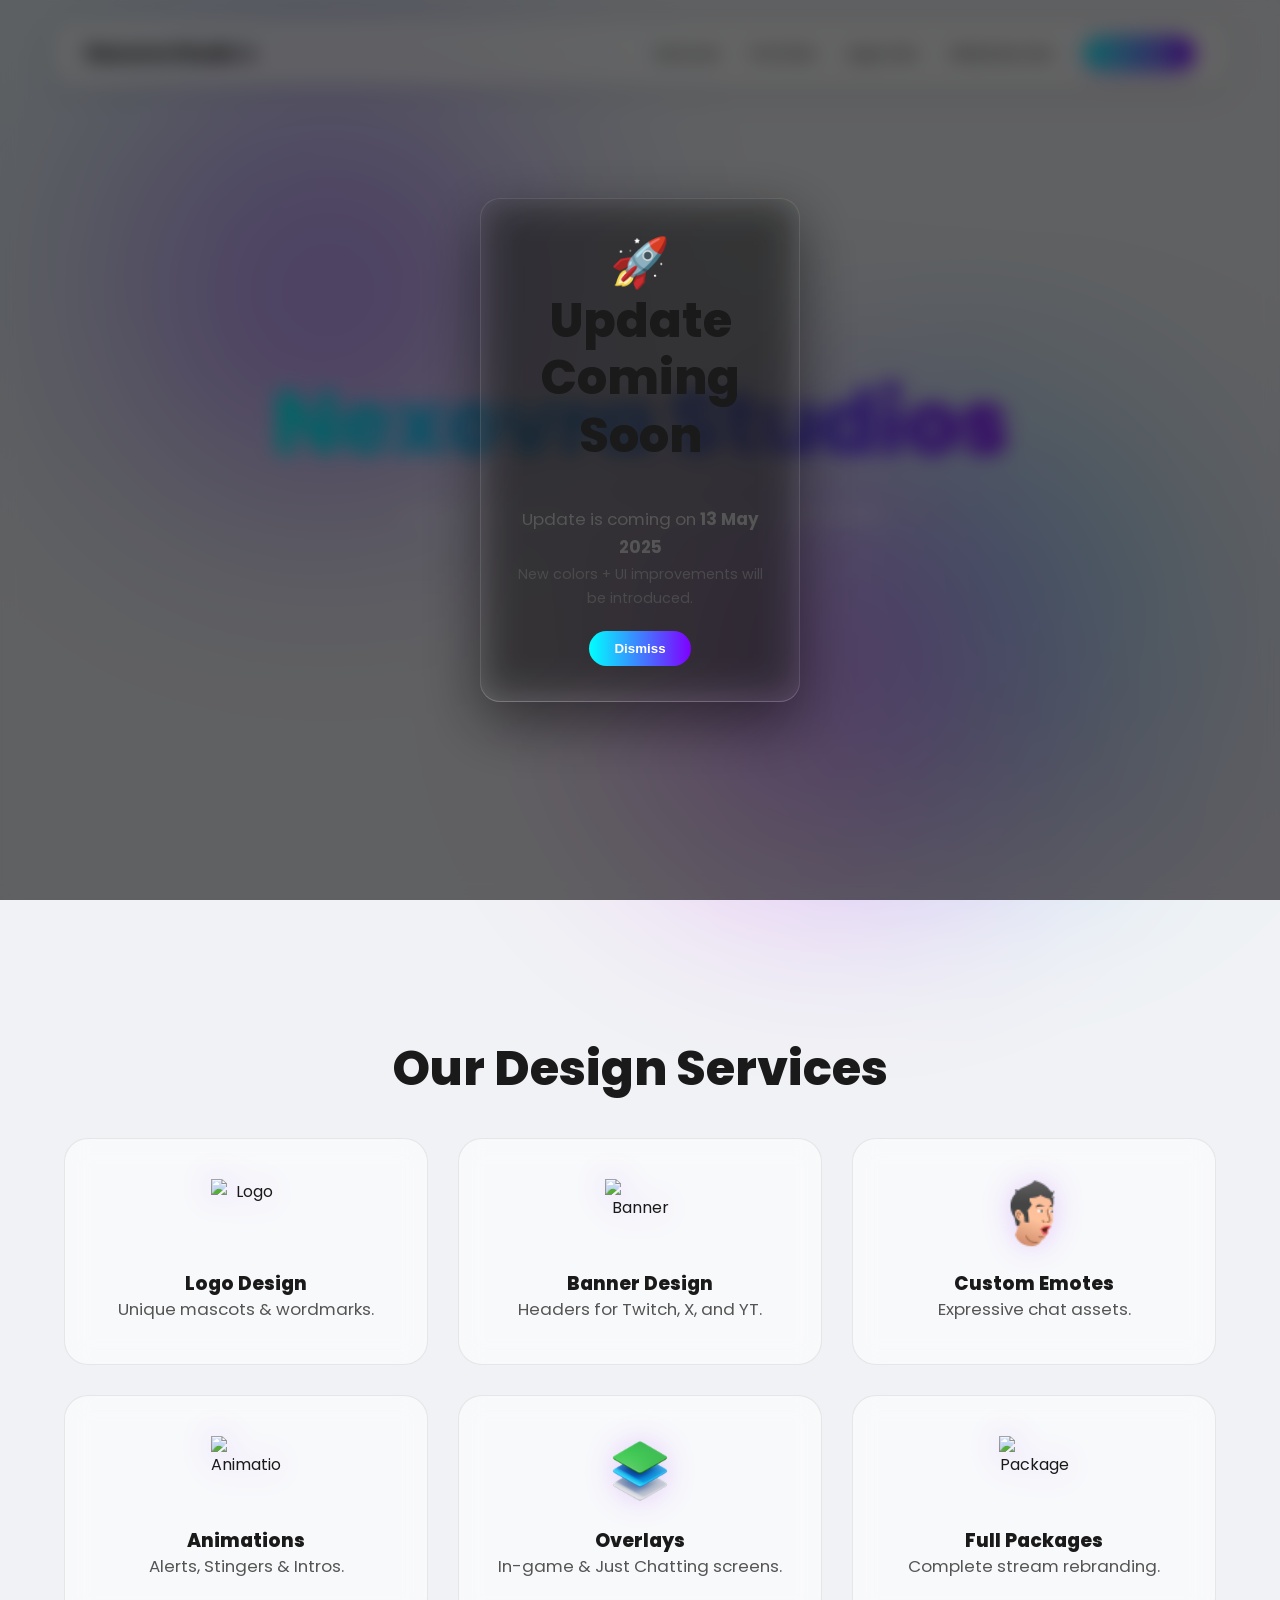
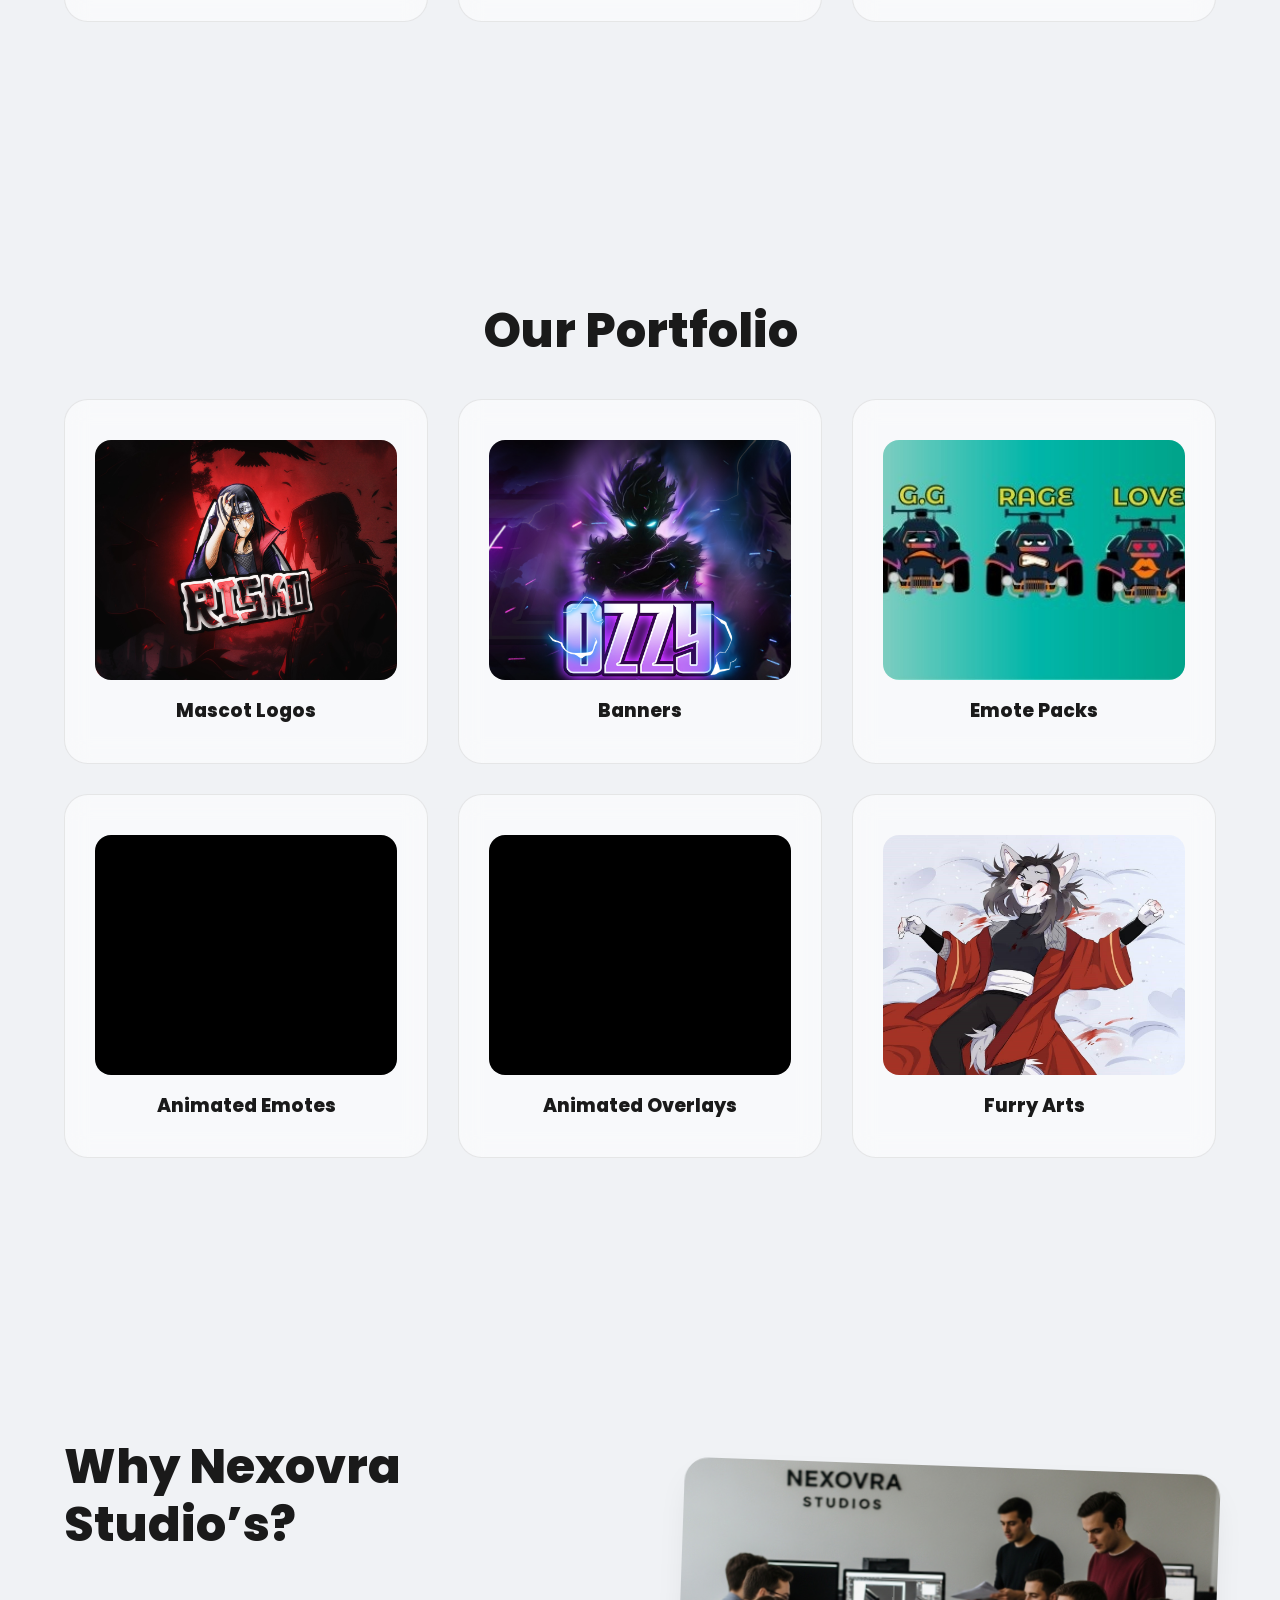
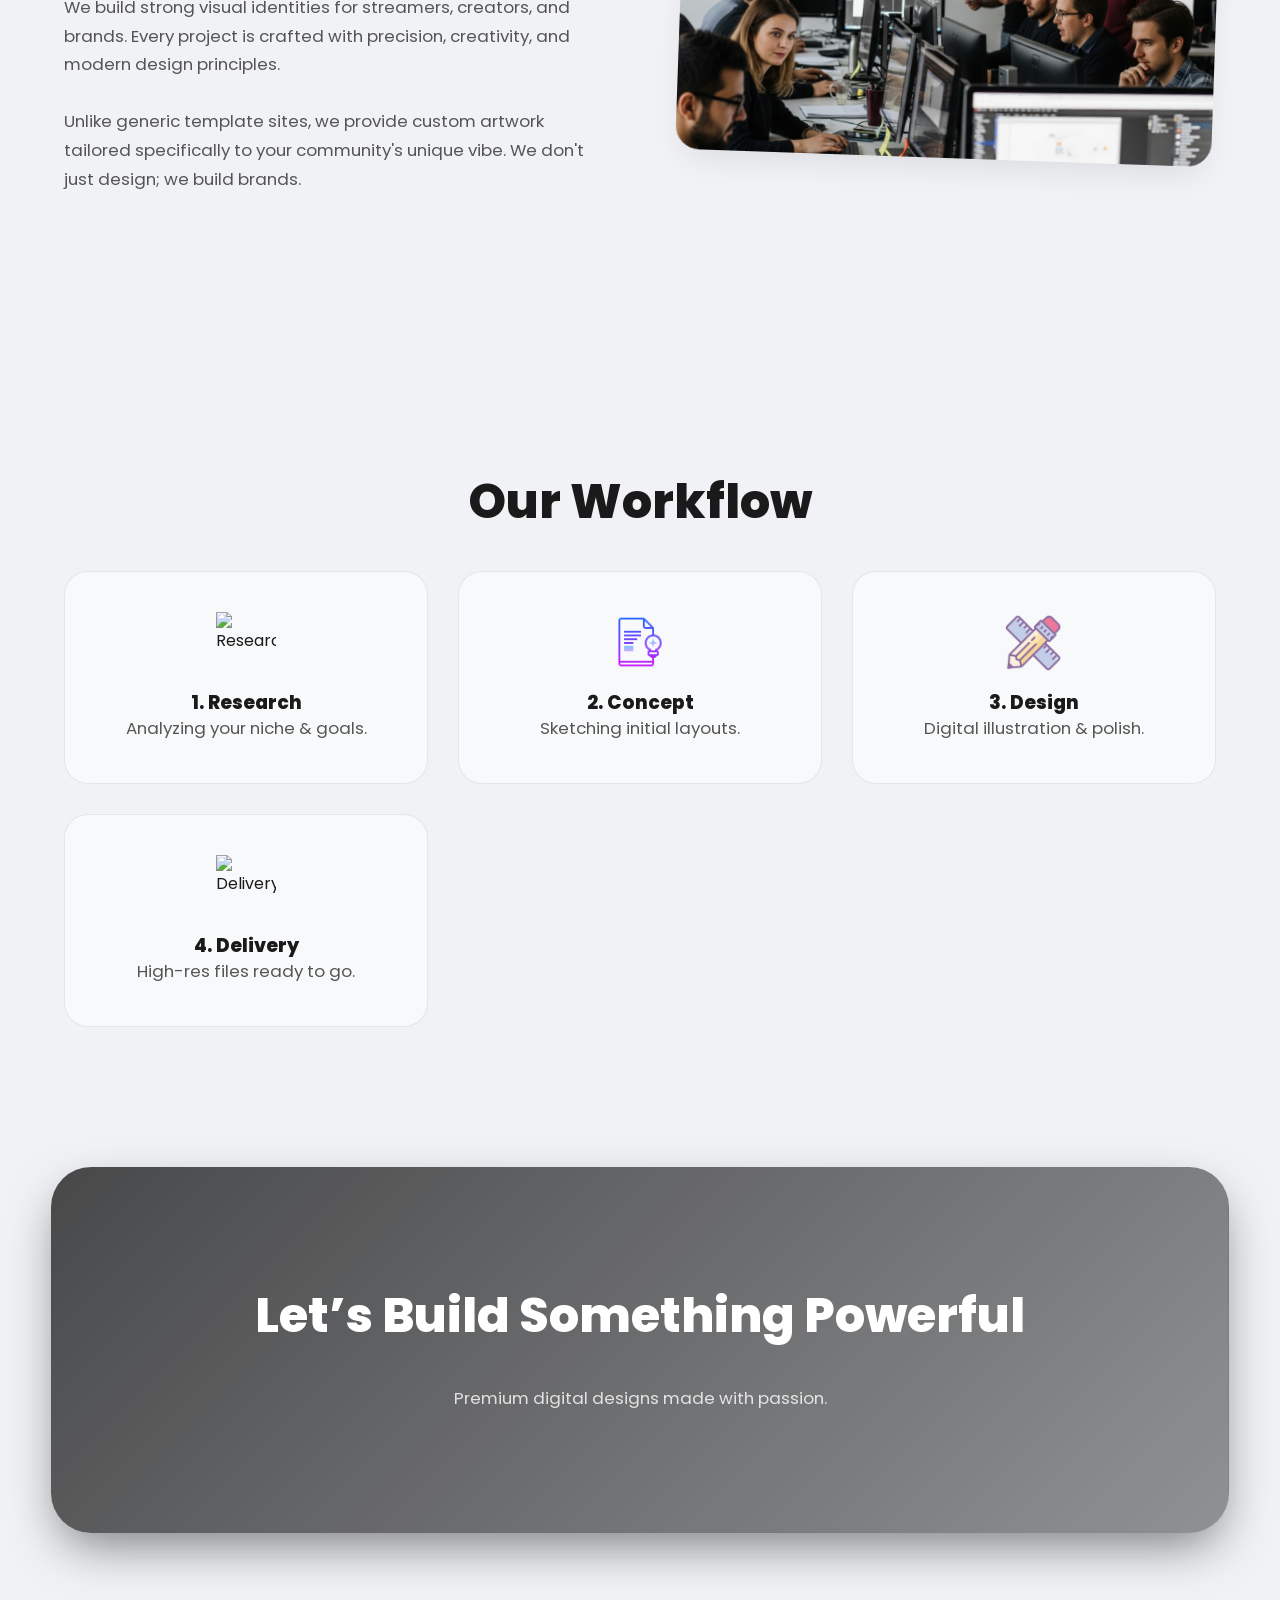
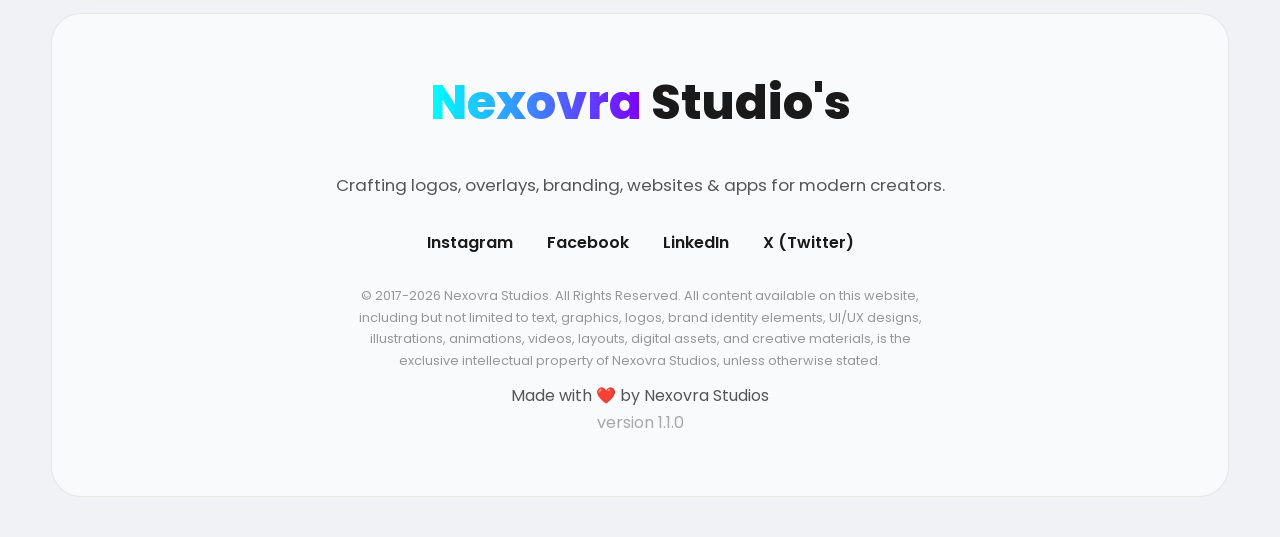
==== commit be9780f6: "Update index.html" ====
--- a/index.html
+++ b/index.html
@@ -807,10 +807,432 @@
 
 <!-- UPDATE POPUP -->
 <div id="updatePopup">
-  <div class="update-box">        
+  <div class="update-box">
     <h2>🚀 Update Coming Soon</h2>
-    <p>Update is coming on <b>17 May 2025</b></p>
+    <p>Update is coming on <b>13 May 2025</b></p>
     <p style="font-size:0.9rem; opacity:0.7;">
       New colors + UI improvements will be introduced.
     </p>
 
+    <button onclick="closeUpdatePopup()">Dismiss</button>
+  </div>
+</div>
+
+<div class="bg-orb orb1"></div>
+<div class="bg-orb orb2"></div>
+<div class="bg-orb orb3"></div>
+
+<body class="force-light-text">
+  <div class="cursor-glow"></div>
+
+
+  <div id="popup">
+    <div class="popup-box">
+      <h2>Coming Soon</h2>
+      <p style="color: rgba(255,255,255,0.7);">This feature is under development. Stay tuned!</p>
+      <button id="close">Close</button>
+    </div>
+  </div>
+
+  <nav>
+    <a href="#" class="logo">Nexovra Studio’s</a>
+    <div id="nav-links">
+      <a href="#services">Services</a>
+      <a href="#portfolio">Portfolio</a>
+      <a href="#" class="coming">Apps Dev</a>
+      <a href="#" class="coming">Websites Dev</a>
+      <button id="themeBtn">Light Mode</button>
+
+    </div>
+    <div id="nav-toggle">
+      <span></span>
+      <span></span>
+      <span></span>
+    </div>
+  </nav>
+
+  <section class="hero force-light-text">
+    <div>
+      <h1><span>Nexovra Studios</span></h1>
+      <p>Logos • Banners • Emotes • Overlays • Branding</p>
+    </div>
+  </section>
+
+  <section id="services">
+    <div class="container">
+      <h2>Our Design Services</h2>
+      <div class="grid">
+        <div class="card">
+          <img src="https://cdn-icons-png.flaticon.com/512/1256/1256628.png" alt="Logo" class="service-icon">
+          <h3>Logo Design</h3>
+          <p>Unique mascots & wordmarks.</p>
+        </div>
+        <div class="card">
+          <img src="https://cdn-icons-png.flaticon.com/512/6062/6062646.png" alt="Banner" class="service-icon">
+          <h3>Banner Design</h3>
+          <p>Headers for Twitch, X, and YT.</p>
+        </div>
+        <div class="card">
+          <img src="icons8-pogchamp-48.png" alt="Emote" class="service-icon">
+          <h3>Custom Emotes</h3>
+          <p>Expressive chat assets.</p>
+        </div>
+        <div class="card">
+          <img src="https://cdn-icons-png.flaticon.com/512/3309/3309490.png" alt="Animation" class="service-icon">
+          <h3>Animations</h3>
+          <p>Alerts, Stingers & Intros.</p>
+        </div>
+        <div class="card">
+          <img src="icons8-overlay-94.png" alt="Overlay" class="service-icon">
+          <h3>Overlays</h3>
+          <p>In-game & Just Chatting screens.</p>
+        </div>
+        <div class="card">
+          <img src="https://cdn-icons-png.flaticon.com/512/1005/1005141.png" alt="Package" class="service-icon">
+          <h3>Full Packages</h3>
+          <p>Complete stream rebranding.</p>
+        </div>
+      </div>
+    </div>
+  </section>
+
+  <section id="portfolio">
+    <div class="container">
+      <h2>Our Portfolio</h2>
+      <div class="grid">
+        <div class="card">
+          <img src="tq.jpg" class="portfolio-img" alt="Mascot Logos">
+          <h3>Mascot Logos</h3>
+        </div>
+
+        <div class="card">
+          <img src="ozzy_banner..jpg" class="portfolio-img" alt="Banners">
+          <h3>Banners</h3>
+        </div>
+
+        <div class="card">
+          <img src="emote.jpeg" class="portfolio-img" alt="Emotes">
+          <h3>Emote Packs</h3>
+        </div>
+
+        <div class="card">
+          <video class="portfolio-img" autoplay muted loop playsinline
+            poster="https://images.unsplash.com/photo-1550751827-4bd374c3f58b?q=80&w=1000&auto=format&fit=crop">
+            <source src="004 - Copy.mp4" type="video/mp4">
+          </video>
+          <h3>Animated Emotes</h3>
+        </div>
+
+        <div class="card">
+          <video class="portfolio-img" autoplay muted loop playsinline
+            poster="https://images.unsplash.com/photo-1542751371-adc38448a05e?q=80&w=1000&auto=format&fit=crop">
+            <source src="Dr_Cowardly_Work_Overlays.mp4" type="video/mp4">
+          </video>
+          <h3>Animated Overlays</h3>
+        </div>
+
+        <div class="card">
+          <img src="fa1e15225377815.681bf7f28511d.jpg" class="portfolio-img" alt="Stream Package">
+          <h3>Furry Arts</h3>
+        </div>
+      </div>
+    </div>
+  </section>
+
+  <section>
+    <div class="container">
+      <div class="split-section">
+        <div class="split-content">
+          <h2>Why Nexovra Studio’s?</h2>
+          <p>
+            We build strong visual identities for streamers, creators, and brands.
+            Every project is crafted with precision, creativity, and modern design principles.
+            <br><br>
+            Unlike generic template sites, we provide custom artwork tailored specifically
+            to your community's unique vibe. We don't just design; we build brands.
+          </p>
+        </div>
+        <div class="split-image">
+          <img src="Image_fx (2).png" alt="Office Studio Work">
+        </div>
+      </div>
+    </div>
+  </section>
+
+  <section>
+    <div class="container">
+      <h2>Our Workflow</h2>
+      <div class="grid">
+        <div class="card">
+          <img src="https://cdn-icons-png.flaticon.com/512/2620/2620986.png" class="workflow-icon" alt="Research">
+          <h3>1. Research</h3>
+          <p>Analyzing your niche & goals.</p>
+        </div>
+        <div class="card">
+          <img src="icons8-concept-64.png" class="workflow-icon" alt="Concept">
+          <h3>2. Concept</h3>
+          <p>Sketching initial layouts.</p>
+        </div>
+        <div class="card">
+          <img src="icons8-design-64.png" class="workflow-icon" alt="Design">
+          <h3>3. Design</h3>
+          <p>Digital illustration & polish.</p>
+        </div>
+        <div class="card">
+          <img src="https://cdn-icons-png.flaticon.com/512/1688/1688988.png" class="workflow-icon" alt="Delivery">
+          <h3>4. Delivery</h3>
+          <p>High-res files ready to go.</p>
+        </div>
+      </div>
+    </div>
+  </section>
+
+  <section class="cta force-light-text">
+    <div style="position: relative; z-index: 2;">
+      <h2>Let’s Build Something Powerful</h2>
+      <p>Premium digital designs made with passion.</p>
+    </div>
+  </section>
+
+  <footer class="minimal-footer">
+    <h2><span>Nexovra</span> Studio's</h2>
+    <p>
+      Crafting logos, overlays,
+      branding, websites & apps for modern creators.
+    </p>
+    <div class="footer-social">
+      <a href="https://www.instagram.com/nexovra_studio?igsh=ZW93aDczcWoxaGY4">Instagram</a>
+      <a href="https://www.facebook.com/share/17kjQojSUK/">Facebook</a>
+      <a href="https://www.linkedin.com/company/shariqindustries/">LinkedIn</a>
+      <a href="https://x.com/nexovrastudios">X (Twitter)</a>
+    </div>
+    <p class="footer-copy">© 2017-2026 Nexovra Studios. All Rights Reserved.
+
+      All content available on this website, including but not limited to text, graphics, logos, brand identity
+      elements, UI/UX designs, illustrations, animations, videos, layouts, digital assets, and creative materials, is
+      the exclusive intellectual property of Nexovra Studios, unless otherwise stated.</p>
+    <p style="font-size: 1.0rem; opacity: 1.0 ;">Made with ❤️ by Nexovra Studios</p>
+    <p style="font-size: 1.0rem; opacity: 0.5;">version 1.1.0</p>
+  </footer>
+
+  <script>
+
+
+    // UPDATE POPUP AUTO SHOW
+const updatePopup = document.getElementById("updatePopup");
+
+window.addEventListener("load", () => {
+  setTimeout(() => {
+    updatePopup.classList.add("active");
+  }, 800);
+});
+
+// CLOSE FUNCTION
+function closeUpdatePopup() {
+  updatePopup.classList.remove("active");
+}
+
+// click outside close
+updatePopup.addEventListener("click", (e) => {
+  if (e.target === updatePopup) {
+    updatePopup.classList.remove("active");
+  }
+});
+    /* =========================================================
+       PREMIUM PERFORMANCE ENGINE (240Hz+ Optimized)
+       Uses requestAnimationFrame for fluid render loop.
+       =========================================================
+    */
+
+    /* --- VARIABLES --- */
+    const glow = document.querySelector(".cursor-glow");
+    const magneticElements = document.querySelectorAll("button, .card");
+    const isTouch = 'ontouchstart' in window || navigator.maxTouchPoints > 0;
+    const themeBtn = document.getElementById("themeBtn");
+
+    // Physics State
+    let mouse = { x: 0, y: 0 }; // Raw mouse position
+    let cursor = { x: 0, y: 0 }; // Interpolated cursor position (Lag effect)
+
+    // Magnetic Elements Map (to store state for each element independently)
+    const magnets = Array.from(magneticElements).map(el => ({
+      element: el,
+      x: 0,
+      y: 0,
+      active: false,
+      rect: null
+    }));
+
+    /* --- EVENTS --- */
+
+    // 1. Efficient Mouse Tracking (No layout thrashing here)
+    window.addEventListener("mousemove", (e) => {
+      mouse.x = e.clientX;
+      mouse.y = e.clientY;
+
+      // Reveal glow once mouse moves
+      if (glow.style.opacity === '0') glow.style.opacity = '0.6';
+    });
+
+    if (!isTouch) {
+      // 2. Magnetic Triggering
+      magnets.forEach(mag => {
+        mag.element.addEventListener("mouseenter", () => {
+          mag.rect = mag.element.getBoundingClientRect();
+          mag.active = true;
+          // Disable CSS transition for instant JS physics
+          mag.element.style.transition = "none";
+        });
+
+        mag.element.addEventListener("mouseleave", () => {
+          mag.active = false;
+          // Re-enable transition for smooth snap back
+          mag.element.style.transition = "transform 0.5s cubic-bezier(0.175, 0.885, 0.32, 1.275), box-shadow 0.4s ease, border-color 0.4s ease";
+          mag.element.style.transform = "translate3d(0, 0, 0)";
+        });
+      });
+    }
+
+    /* --- ANIMATION LOOP (The Heart of Smoothness) --- */
+
+    // Lerp function (Linear Interpolation)
+    const lerp = (start, end, factor) => start + (end - start) * factor;
+
+    function animate() {
+      // 1. Smooth Cursor Glow (Lag Factor: 0.15)
+      cursor.x = lerp(cursor.x, mouse.x, 0.15);
+      cursor.y = lerp(cursor.y, mouse.y, 0.15);
+
+      // Use translate3d for GPU composition
+      glow.style.transform = `translate3d(${cursor.x}px, ${cursor.y}px, 0) translate(-50%, -50%)`;
+
+      // 2. Magnetic Buttons Physics
+      if (!isTouch) {
+        magnets.forEach(mag => {
+          if (mag.active && mag.rect) {
+            // Calculate distance from center
+            const targetX = (mouse.x - (mag.rect.left + mag.rect.width / 2)) * 0.2; // Strength 0.2
+            const targetY = (mouse.y - (mag.rect.top + mag.rect.height / 2)) * 0.2;
+
+            // Apply Lerp to magnet movement as well
+            mag.x = lerp(mag.x, targetX, 0.2);
+            mag.y = lerp(mag.y, targetY, 0.2);
+
+            mag.element.style.transform = `translate3d(${mag.x}px, ${mag.y}px, 0)`;
+          } else {
+            // Reset internal coordinates when not active
+            mag.x = 0;
+            mag.y = 0;
+          }
+        });
+      }
+
+      // Loop infinitely at monitor refresh rate
+      requestAnimationFrame(animate);
+    }
+
+    // Start Loop
+    animate();
+
+
+    /* --- STANDARD UTILITIES (Logic unchanged, just optimized) --- */
+
+    window.addEventListener("load", () => {
+      document.body.classList.remove("force-light-text");
+    });
+    /* THEME SWITCHER - FIXED LOGIC */
+    themeBtn.onclick = () => {
+      document.body.classList.toggle("light");
+
+      // Update Button Text
+      if (document.body.classList.contains("light")) {
+        themeBtn.innerText = "Dark Mode";
+      } else {
+        themeBtn.innerText = "Light Mode";
+      }
+    };
+
+    /* POPUP LOGIC */
+    const popup = document.getElementById("popup");
+    const closeBtn = document.getElementById("close");
+
+    document.querySelectorAll(".coming").forEach(btn => {
+      btn.onclick = (e) => {
+        e.preventDefault();
+        popup.classList.add("active");
+      };
+    });
+
+    closeBtn.onclick = () => {
+      popup.classList.remove("active");
+    };
+
+    popup.onclick = (e) => {
+      if (e.target === popup) popup.classList.remove("active");
+    }
+
+    /* NAV TOGGLE Mobile */
+    const navToggle = document.getElementById("nav-toggle");
+    const navLinks = document.getElementById("nav-links");
+
+    navToggle.onclick = () => {
+      navToggle.classList.toggle("active");
+      navLinks.classList.toggle("active");
+    };
+    cursor.x = lerp(cursor.x, mouse.x, 0.15);
+    cursor.y = lerp(cursor.y, mouse.y, 0.15);
+
+    cursor.x = lerp(cursor.x, mouse.x, 0.08);
+    cursor.y = lerp(cursor.y, mouse.y, 0.08);
+
+    document.querySelectorAll(".card").forEach(card => {
+      card.addEventListener("mousemove", e => {
+        const rect = card.getBoundingClientRect();
+        const x = e.clientX - rect.left;
+        const y = e.clientY - rect.top;
+
+        card.style.setProperty('--x', `${x}px`);
+        card.style.setProperty('--y', `${y}px`);
+      });
+    });
+const prefersDark = window.matchMedia('(prefers-color-scheme: dark)');
+
+function setTheme(e) {
+  if (e.matches) {
+    document.body.classList.remove("light"); // Dark mode
+    themeBtn.innerText = "Light Mode";
+  } else {
+    document.body.classList.add("light"); // Light mode
+    themeBtn.innerText = "Dark Mode";
+  }
+}
+
+// Run on load
+setTheme(prefersDark);
+
+// Listen for changes (agar user device theme change kare)
+prefersDark.addEventListener('change', setTheme);
+
+document.querySelectorAll(".card").forEach(card => {
+  card.addEventListener("mousemove", e => {
+    const rect = card.getBoundingClientRect();
+    const x = e.clientX - rect.left;
+    const y = e.clientY - rect.top;
+
+    const rotateX = ((y / rect.height) - 0.5) * -10;
+    const rotateY = ((x / rect.width) - 0.5) * 10;
+
+    card.style.transform = `rotateX(${rotateX}deg) rotateY(${rotateY}deg)`;
+  });
+
+  card.addEventListener("mouseleave", () => {
+    card.style.transform = "rotateX(0) rotateY(0)";
+  });
+}); 
+const isMobile = window.innerWidth < 768;
+
+
+  </script>
+</body>
+
+</html>
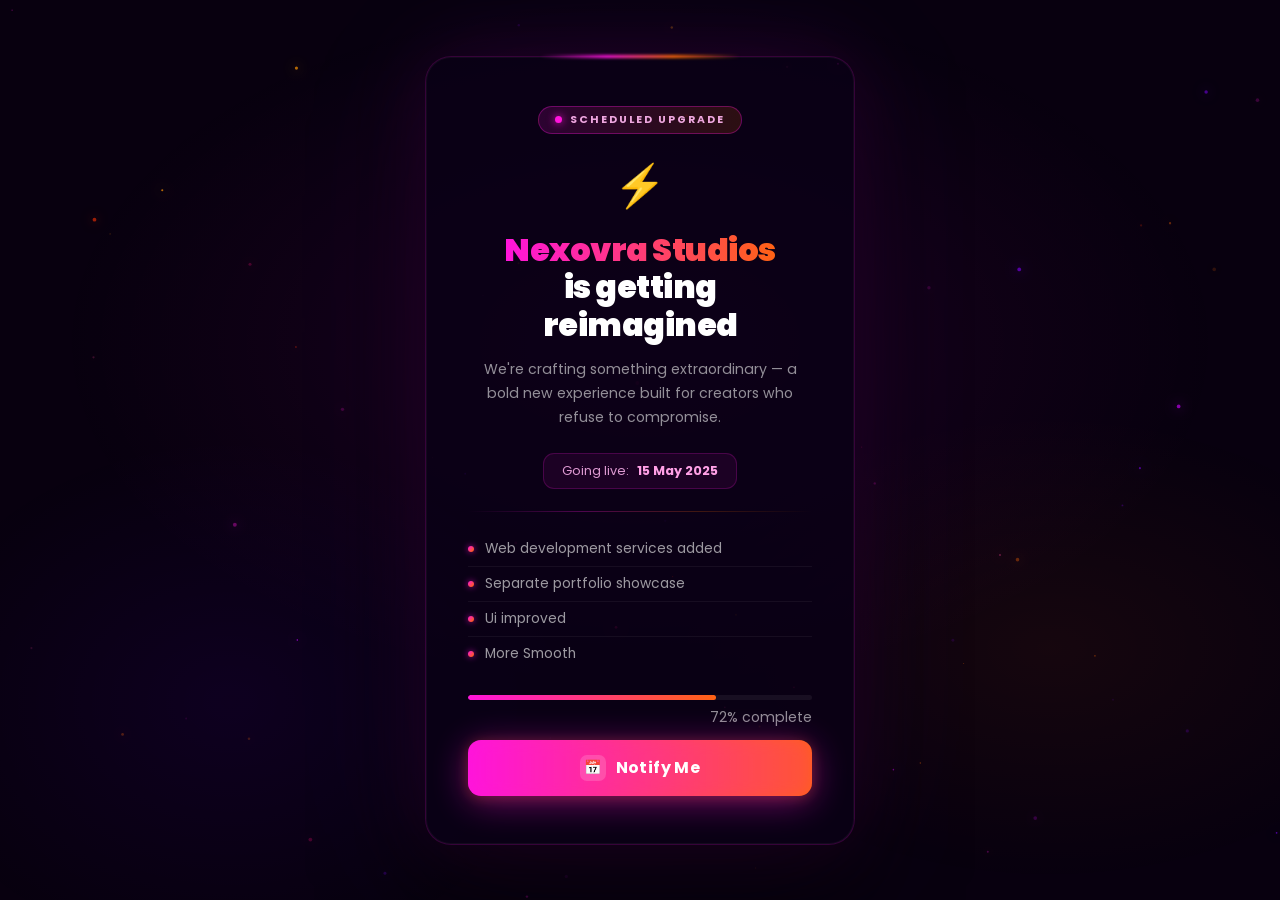
==== commit 0076a07e: "Add files via upload" ====
--- a/index.html
+++ b/index.html
@@ -1,1238 +1,71 @@
-<!DOCTYPE html>
-<html lang="en">
-
-<head>
-  <meta charset="UTF-8">
-  <meta name="viewport" content="width=device-width, initial-scale=1.0">
-  <meta name="description"
-    content="Nexovra Studios - Premium digital design services including Logos, Stream Overlays, Banners, and Websites for creators.">
-  <meta name="keywords" content="Design, Stream Overlays, Logos, Branding, Web Development, Nexovra">
-  <meta name="author" content="Nexovra Studios">
-
-  <meta property="og:type" content="website">
-  <meta property="og:title" content="Nexovra Studios | Premium Digital Design">
-  <meta property="og:description" content="Building strong visual identities for streamers, creators, and brands.">
-
-
-  <title>Nexovra Studio’s | Premium Digital Design</title>
-  <link href="https://fonts.googleapis.com/css2?family=Poppins:wght@400;500;600;700;800;900&display=swap"
-    rel="stylesheet">
-  <style>
-
-    /* ================= UPDATE POPUP ================= */
-#updatePopup {
-  position: fixed;
-  inset: 0;
-  display: flex;
-  align-items: center;
-  justify-content: center;
-  background: rgba(0,0,0,0.6);
-  backdrop-filter: blur(10px);
-  z-index: 999999;
-  opacity: 0;
-  pointer-events: none;
-  transition: 0.4s ease;
-}
-
-#updatePopup.active {
-  opacity: 1;
-  pointer-events: auto;
-}
-
-/* Glass box */
-.update-box {
-  width: 320px;
-  padding: 35px;
-  border-radius: 20px;
-  text-align: center;
-
-  background: rgba(255,255,255,0.06);
-  border: 1px solid rgba(255,255,255,0.1);
-  backdrop-filter: blur(20px);
-
-  box-shadow: 0 20px 60px rgba(0,0,0,0.5);
-  color: var(--text);
-
-  transform: scale(0.9);
-  transition: 0.3s ease;
-}
-
-#updatePopup.active .update-box {
-  transform: scale(1);
-}
-
-/* Button */
-.update-box button {
-  margin-top: 20px;
-  padding: 10px 25px;
-  border: none;
-  border-radius: 999px;
-  cursor: pointer;
-  font-weight: 700;
-
-  background: var(--grad);
-  color: white;
-  transition: 0.3s;
-}
-
-.update-box button:hover {
-  transform: scale(1.05);
-}
-    /* ================= ROOT / THEME ================= */
-    :root {
-      /* Dark Theme (Default) */
-      --bg: #050510;
-      --card-bg: rgba(255, 255, 255, 0.03);
-      --card-border: rgba(255, 255, 255, 0.05);
-      --text: #ffffff;
-      --text-muted: rgba(255, 255, 255, 0.7);
-      --nav-bg: rgba(20, 20, 40, 0.6);
-      --blur-val: 16px;
-      /* High Blur for Dark Mode */
-      --grad: linear-gradient(90deg, #00ffff, #7f00ff);
-      --shadow: 0 10px 40px -10px rgba(0, 0, 0, 0.5);
-      --glow-color: rgba(0, 255, 255, 0.3);
-      --btn-text: #ffffff;
-    }
-
-
-    body::before {
-  content: "";
-  position: fixed;
-  width: 100%;
-  height: 100%;
-  background: radial-gradient(circle at 20% 20%, rgba(0,255,255,0.08), transparent 40%),
-              radial-gradient(circle at 80% 80%, rgba(127,0,255,0.08), transparent 40%);
-  animation: bgMove 12s ease-in-out infinite;
-  z-index: -1;
-}
-
-@keyframes bgMove {
-  0%,100% { transform: scale(1) translate(0,0); }
-  50% { transform: scale(1.1) translate(20px,-20px); }
-}
-
-  body.light {
-  --bg: #f0f2f5;
-  --card-bg: rgba(255, 255, 255, 0.55); /* 👈 yeh change */
-  --card-border: rgba(0, 0, 0, 0.08);
-  --text: #1a1a1a;
-  --text-muted: #555555;
-  --nav-bg: rgba(255, 255, 255, 0.6);
-  --blur-val: 12px;
-  --shadow: 0 15px 35px -10px rgba(0, 0, 0, 0.1);
-  --glow-color: rgba(127, 0, 255, 0.4);
-}
-
-    /* ================= RESET & SCROLLBAR ================= */
-    * {
-      margin: 0;
-      padding: 0;
-      box-sizing: border-box;
-      /* GPU Acceleration hints */
-      -webkit-font-smoothing: antialiased;
-      -moz-osx-font-smoothing: grayscale;
-
-    }
-
-    html {
-      scroll-behavior: smooth;
-    }
-
-    /* Custom Scrollbar */
-    ::-webkit-scrollbar {
-      width: 10px;
-    }
-
-    ::-webkit-scrollbar-track {
-      background: var(--bg);
-    }
-
-    ::-webkit-scrollbar-thumb {
-      background: #333;
-      border-radius: 5px;
-    }
-
-    body.light ::-webkit-scrollbar-thumb {
-      background: #ccc;
-    }
-
-    ::-webkit-scrollbar-thumb:hover {
-      background: #7f00ff;
-    }
-
-    body {
-      font-family: 'Poppins', sans-serif;
-      background: var(--bg);
-      color: var(--text);
-      overflow-x: hidden;
-      transition: background 0.4s cubic-bezier(0.25, 1, 0.5, 1), color 0.4s cubic-bezier(0.25, 1, 0.5, 1);
-    }
-    body.mobile-lite .cursor-glow {
-  display: none !important;
-}
-
-body.mobile-lite .card {
-  backdrop-filter: blur(6px) !important;
-}
-
-body.mobile-lite .hero {
-  background-attachment: scroll !important;
-}
-
-    /* Utility to force white text on dark images regardless of theme */
-    .force-light-text {
-      color: #ffffff !important;
-    }
-
-    .force-light-text p {
-      color: rgba(255, 255, 255, 0.8) !important;
-    }
-
-    /* ================= PRELOADER ================= */
-    #loader {
-      position: fixed;
-      inset: 0;
-      background: #050510;
-      display: flex;
-      align-items: center;
-      justify-content: center;
-      z-index: 999999;
-      will-change: opacity, transform;
-    }
-
-    #loader h1 {
-      font-size: clamp(2.5rem, 5vw, 4.2rem);
-      font-weight: 900;
-      color: #fff;
-      animation: intro 2.2s cubic-bezier(0.19, 1, 0.22, 1) forwards;
-      text-align: center;
-      line-height: 1.1;
-      will-change: transform, opacity;
-    }
-
-    #loader span {
-      background: var(--grad);
-      -webkit-background-clip: text;
-      background-clip: text;
-      color: transparent;
-    }
-
-    @keyframes intro {
-      0% {
-        opacity: 0;
-        transform: scale(0.8) translateY(20px);
-      }
-
-      50% {
-        opacity: 1;
-        transform: scale(1) translateY(0);
-      }
-
-      100% {
-        opacity: 0;
-        transform: scale(1.1);
-        pointer-events: none;
-      }
-    }
-
-    /* ================= NAVBAR ================= */
-    nav {
- 
-      position: fixed;
-      top: 20px;
-      left: 50%;
-      transform: translateX(-50%);
-      width: 92%;
-      max-width: 1400px;
-      padding: 16px 34px;
-      display: flex;
-      justify-content: space-between;
-      align-items: center;
-      background: var(--nav-bg);
-      /* Using variable blur value */
-      backdrop-filter: blur(var(--blur-val));
-      -webkit-backdrop-filter: blur(var(--blur-val));
-      border: 1px solid var(--card-border);
-      border-radius: 24px;
-      z-index: 1000;
-      transition: background 0.4s ease, border-color 0.4s ease, backdrop-filter 0.4s ease;
-      box-shadow: 0 4px 30px rgba(0, 0, 0, 0.1);
-      will-change: transform;
-    }
-
-    nav a.logo {
-      color: var(--text);
-      text-decoration: none;
-      font-weight: 800;
-      font-size: 1.2rem;
-      letter-spacing: -0.5px;
-    }
-
-    #nav-links {
-      display: flex;
-      align-items: center;
-      gap: 30px;
-    }
-
-    #nav-links a {
-      color: var(--text);
-      text-decoration: none;
-      font-weight: 500;
-      font-size: 0.95rem;
-      transition: 0.3s;
-      opacity: 0.8;
-      position: relative;
-    }
-    nav:hover {
-  transform: translateX(-50%) scale(1.01);
-}
-
-    #nav-links a:hover {
-      opacity: 1;
-      color: #7f00ff;
-    }
-
-    /* Theme Toggle Button */
-    #themeBtn {
-      border: none;
-      background: var(--grad);
-      color: #fff;
-      padding: 8px 18px;
-      border-radius: 999px;
-      font-weight: 700;
-      cursor: pointer;
-      font-size: 0.9rem;
-      box-shadow: 0 4px 15px rgba(0, 255, 255, 0.3);
-      transition: transform 0.2s cubic-bezier(0.34, 1.56, 0.64, 1), box-shadow 0.3s ease;
-      min-width: 110px;
-      /* Fixed width to prevent jumping when text changes */
-    }
-
-    body.light #themeBtn {
-      box-shadow: 0 4px 15px rgba(127, 0, 255, 0.3);
-      /* Different shadow for light mode */
-    }
-
-    #themeBtn:active {
-      transform: scale(0.95);
-    }
-
-    #nav-toggle {
-      display: none;
-      flex-direction: column;
-      cursor: pointer;
-      gap: 5px;
-    }
-
-    #nav-toggle span {
-      width: 26px;
-      height: 2px;
-      background: var(--text);
-      border-radius: 2px;
-      transition: 0.3s;
-    }
-
-    /* ================= SECTIONS ================= */
-    section {
-      padding: 140px 0;
-      position: relative;
-    }
-
-    .container {
-      width: 90%;
-      max-width: 1280px;
-      margin: auto;
-    }
-
-    h1,
-    h2,
-    h3 {
-      font-weight: 800;
-      line-height: 1.2;
-    }
-
-    h2 {
-      margin-bottom: 40px;
-      font-size: clamp(2rem, 4vw, 3rem);
-      text-align: center;
-    }
-
-    p {
-      color: var(--text-muted);
-      line-height: 1.7;
-      font-size: 1.05rem;
-    }
-
-    /* ================= HERO ================= */
-    .hero {
-      min-height: 100vh;
-      background-attachment: scroll;
-      display: flex;
-      align-items: center;
-      justify-content: center;
-      text-align: center;
-      .hero {
-  background:
-    linear-gradient(135deg, rgba(5,5,16,0.8), rgba(5,5,16,0.95)),
-    radial-gradient(circle at 20% 30%, rgba(0,255,255,0.2), transparent 40%),
-    radial-gradient(circle at 80% 70%, rgba(127,0,255,0.2), transparent 40%),
-    url('https://images.unsplash.com/photo-1550745165-9bc0b252726f?q=80&w=2070&auto=format&fit=crop');
-
-  background-size: cover;
-  background-position: center;
-}
-      background-size: cover;
-      background-position: center;
-      background-attachment: fixed;
-      will-change: transform;
-      /* Optimizes fixed background */
-    }
-
-    .reveal {
-  opacity: 0;
-  transform: translateY(60px) scale(0.98);
-  transition: all 0.9s cubic-bezier(0.22, 1, 0.36, 1);
-}
-
-.reveal.active {
-  opacity: 1;
-  transform: translateY(0) scale(1);
-}
-    .hero h1 {
-      font-size: clamp(3.5rem, 7vw, 6rem);
-      margin-bottom: 20px;
-      letter-spacing: -2px;
-    }
-
-    .hero h1 span {
-      background: var(--grad);
-      -webkit-background-clip: text;
-      background-clip: text;
-      color: transparent;
-    }
-
-    .hero p {
-      font-size: 1.25rem;
-      max-width: 600px;
-      margin: 0 auto;
-      color: rgba(255, 255, 255, 0.85);
-    }
-
-    /* ================= GRIDS & CARDS ================= */
-    .grid {
-      display: grid;
-      grid-template-columns: repeat(auto-fit, minmax(300px, 1fr));
-      gap: 30px;
-    }
-
-    .card {
-      background: var(--card-bg);
-      padding: 40px 30px;
-      border-radius: 24px;
-      border: 1px solid var(--card-border);
-      display: flex;
-      flex-direction: column;
-      align-items: center;
-      text-align: center;
-      /* Optimized Transition */
-      transition: transform 0.4s cubic-bezier(0.175, 0.885, 0.32, 1.275),
-        box-shadow 0.4s ease,
-        border-color 0.4s ease;
-      position: relative;
-      overflow: hidden;
-      backface-visibility: hidden;
-  background: var(--card-bg);
-  
-  backdrop-filter: blur(var(--blur-val));
-  -webkit-backdrop-filter: blur(var(--blur-val));
-
-      /* Reduces flicker */
-      transform: translate3d(0, 0, 0);
-      /* Force GPU */
-
-    }
-
-    /* Hover effect handled by JS physics, fallback here */
-    .card:hover {
-      border-color: rgba(0, 255, 255, 0.3);
-      box-shadow: var(--shadow);
-    }
-
-    .service-icon {
-      width: 70px;
-      height: 70px;
-      margin-bottom: 24px;
-      object-fit: contain;
-      filter: drop-shadow(0 0 15px rgba(127, 0, 255, 0.2));
-      transition: transform 0.3s cubic-bezier(0.25, 1, 0.5, 1);
-    }
-
-    .card:hover .service-icon {
-      transform: scale(1.1) rotate(5deg);
-    }
-
-    .portfolio-img {
-      width: 100%;
-      height: 240px;
-      object-fit: cover;
-      border-radius: 16px;
-      display: block;
-      margin-bottom: 20px;
-      background: #000;
-    }
-
-    /* Workflow specific */
-    .workflow-icon {
-      width: 60px;
-      height: 60px;
-      margin-bottom: 20px;
-    }
-
-    /* ================= SPLIT SECTION ================= */
-    .split-section {
-      display: flex;
-      align-items: center;
-      gap: 80px;
-    }
-
-    .split-content {
-      flex: 1;
-    }
-
-    .split-content h2 {
-      text-align: left;
-    }
-
-    .split-image {
-      flex: 1;
-    }
-
-    .split-image img {
-      width: 100%;
-      border-radius: 24px;
-      box-shadow: var(--shadow);
-      transform: rotate(2deg);
-      transition: transform 0.4s cubic-bezier(0.25, 1, 0.5, 1);
-      will-change: transform;
-    }
-
-    .split-image:hover img {
-      transform: rotate(0deg) scale(1.02);
-    }
-
-    /* ================= CTA ================= */
-    .cta {
-      margin: 0 auto;
-      width: 92%;
-      max-width: 1400px;
-      text-align: center;
-      background: linear-gradient(135deg, rgba(0, 0, 0, 0.7), rgba(0, 0, 0, 0.4)),
-        url('https://images.unsplash.com/photo-1618005182384-a83a8bd57fbe?q=80&w=2564&auto=format&fit=crop');
-      background-size: cover;
-      background-position: center;
-      padding: 120px 20px;
-      border-radius: 40px;
-      position: relative;
-      overflow: hidden;
-      box-shadow: 0 20px 50px -10px rgba(0, 0, 0, 0.5);
-    }
-
-    /* ================= FOOTER ================= */
-    .minimal-footer {
-      width: 92%;
-      max-width: 1400px;
-      margin: 80px auto 40px;
-      padding: 60px 20px;
-      background: var(--nav-bg);
-      backdrop-filter: blur(var(--blur-val));
-      -webkit-backdrop-filter: blur(var(--blur-val));
-      border: 1px solid var(--card-border);
-      border-radius: 30px;
-      text-align: center;
-      transition: background 0.4s, backdrop-filter 0.4s;
-    }
-
-    .minimal-footer h2 span {
-      background: var(--grad);
-      -webkit-background-clip: text;
-      background-clip: text;
-      color: transparent;
-    }
-
-    .footer-social {
-      margin: 30px 0;
-    }
-
-    .footer-social a {
-      color: var(--text);
-      text-decoration: none;
-      margin: 0 15px;
-      font-weight: 600;
-      transition: .3s;
-      position: relative;
-      padding-bottom: 5px;
-    }
-
-    .footer-social a::after {
-      content: '';
-      position: absolute;
-      width: 0;
-      height: 2px;
-      bottom: 0;
-      left: 0;
-      background: var(--grad);
-      transition: 0.3s cubic-bezier(0.25, 1, 0.5, 1);
-    }
-
-    .footer-social a:hover::after {
-      width: 100%;
-    }
-
-    .footer-copy {
-      font-size: 0.8rem;
-      opacity: 0.6;
-      max-width: 600px;
-      margin: 0 auto 10px;
-    }
-
-    /* ================= POPUP ================= */
-    #popup {
-      position: fixed;
-      inset: 0;
-      background: rgba(0, 0, 0, 0.8);
-      display: flex;
-      align-items: center;
-      justify-content: center;
-      opacity: 0;
-      pointer-events: none;
-      transition: opacity 0.4s ease;
-      z-index: 999999;
-      backdrop-filter: blur(5px);
-    }
-
-    #popup.active {
-      opacity: 1;
-      pointer-events: auto;
-    }
-
-    .popup-box {
-      background: #1a1a2e;
-      padding: 50px;
-      border-radius: 24px;
-      text-align: center;
-      border: 1px solid rgba(255, 255, 255, 0.1);
-      box-shadow: 0 20px 60px rgba(0, 0, 0, 0.5);
-      color: #fff;
-      transform: scale(0.95);
-      transition: transform 0.4s cubic-bezier(0.175, 0.885, 0.32, 1.275);
-    }
-
-    #popup.active .popup-box {
-      transform: scale(1);
-    }
-
-    .popup-box button {
-      margin-top: 25px;
-      padding: 12px 30px;
-      border: none;
-      border-radius: 999px;
-      background: var(--grad);
-      color: #fff;
-      font-weight: 700;
-      cursor: pointer;
-      transition: transform 0.2s;
-    }
-
-    .popup-box button:hover {
-      transform: scale(1.05);
-    }
-
-    /* ================= CURSOR GLOW (Optimized) ================= */
-    .cursor-glow {
-      position: fixed;
-      width: 400px;
-      height: 400px;
-      border-radius: 50%;
-      pointer-events: none;
-      background: radial-gradient(circle, var(--glow-color), transparent 60%);
-      mix-blend-mode: screen;
-      /* Initial state centered but hidden */
-      top: 0;
-      left: 0;
-      transform: translate3d(-50%, -50%, 0);
-      z-index: 9999;
-      opacity: 0;
-      transition: opacity 0.5s ease;
-      will-change: transform;
-      /* Important for performance */
-    }
-
-    /* Hide custom cursor logic on touch */
-    @media (hover: none) {
-      .cursor-glow {
-        display: none;
-      }
-    }
-
-    /* ================= MOBILE RESPONSIVE ================= */
-    @media (max-width: 900px) {
-      .split-section {
-        flex-direction: column;
-        gap: 40px;
-      }
-
-      .split-image img {
-        transform: rotate(0);
-      }
-
-      .split-content h2 {
-        text-align: center;
-      }
-
-      .split-content p {
-        text-align: center;
-      }
-    }
-
-    @media (max-width: 768px) {
-      nav {
-        padding: 15px 24px;
-      }
-
-      #nav-links {
-        position: absolute;
-        top: 70px;
-        left: 0;
-        width: 100%;
-        background: var(--bg);
-        border: 1px solid var(--card-border);
-        flex-direction: column;
-        padding: 30px;
-        border-radius: 20px;
-        display: none;
-        box-shadow: 0 20px 40px rgba(0, 0, 0, 0.2);
-      }
-
-      #nav-links.active {
-        display: flex;
-        animation: slideDown 0.3s ease forwards;
-      }
-
-      @keyframes slideDown {
-        from {
-          opacity: 0;
-          transform: translateY(-10px);
-        }
-
-        to {
-          opacity: 1;
-          transform: translateY(0);
-        }
-      }
-
-      #nav-toggle {
-        display: flex;
-      }
-
-      #nav-toggle.active span:nth-child(1) {
-        transform: rotate(-45deg) translate(-5px, 6px);
-      }
-
-      #nav-toggle.active span:nth-child(2) {
-        opacity: 0;
-      }
-
-      #nav-toggle.active span:nth-child(3) {
-        transform: rotate(45deg) translate(-5px, -6px);
-      }
-
-      .hero h1 {
-        font-size: 2.8rem;
-      }
-
-      .grid {
-        gap: 20px;
-      }
-
-      .cta {
-        padding: 80px 20px;
-      }
-    }
-
-    .bg-orb {
-      position: fixed;
-      width: 400px;
-      height: 400px;
-      border-radius: 50%;
-      filter: blur(120px);
-      z-index: -1;
-      opacity: 0.4;
-      animation: float 20s infinite ease-in-out;
-    }
-
-    .orb1 {
-      background: #7f00ff;
-      top: 10%;
-      left: 10%;
-    }
-
-    .orb2 {
-      background: #00ffff;
-      bottom: 10%;
-      right: 10%;
-      animation-delay: 5s;
-    }
-
-    .orb3 {
-      background: #ff00ff;
-      top: 50%;
-      left: 50%;
-      animation-delay: 10s;
-    }
-
-    @keyframes float {
-
-      0%,
-      100% {
-        transform: translate(0, 0) scale(1);
-      }
-
-      50% {
-        transform: translate(80px, -60px) scale(1.2);
-      }
-    }
-  </style>
-</head>
-
-<!-- UPDATE POPUP -->
-<div id="updatePopup">
-  <div class="update-box">
-    <h2>🚀 Update Coming Soon</h2>
-    <p>Update is coming on <b>13 May 2025</b></p>
-    <p style="font-size:0.9rem; opacity:0.7;">
-      New colors + UI improvements will be introduced.
-    </p>
-
-    <button onclick="closeUpdatePopup()">Dismiss</button>
-  </div>
-</div>
-
-<div class="bg-orb orb1"></div>
-<div class="bg-orb orb2"></div>
-<div class="bg-orb orb3"></div>
-
-<body class="force-light-text">
-  <div class="cursor-glow"></div>
-
-
-  <div id="popup">
-    <div class="popup-box">
-      <h2>Coming Soon</h2>
-      <p style="color: rgba(255,255,255,0.7);">This feature is under development. Stay tuned!</p>
-      <button id="close">Close</button>
-    </div>
-  </div>
-
-  <nav>
-    <a href="#" class="logo">Nexovra Studio’s</a>
-    <div id="nav-links">
-      <a href="#services">Services</a>
-      <a href="#portfolio">Portfolio</a>
-      <a href="#" class="coming">Apps Dev</a>
-      <a href="#" class="coming">Websites Dev</a>
-      <button id="themeBtn">Light Mode</button>
-
-    </div>
-    <div id="nav-toggle">
-      <span></span>
-      <span></span>
-      <span></span>
-    </div>
-  </nav>
-
-  <section class="hero force-light-text">
-    <div>
-      <h1><span>Nexovra Studios</span></h1>
-      <p>Logos • Banners • Emotes • Overlays • Branding</p>
-    </div>
-  </section>
-
-  <section id="services">
-    <div class="container">
-      <h2>Our Design Services</h2>
-      <div class="grid">
-        <div class="card">
-          <img src="https://cdn-icons-png.flaticon.com/512/1256/1256628.png" alt="Logo" class="service-icon">
-          <h3>Logo Design</h3>
-          <p>Unique mascots & wordmarks.</p>
-        </div>
-        <div class="card">
-          <img src="https://cdn-icons-png.flaticon.com/512/6062/6062646.png" alt="Banner" class="service-icon">
-          <h3>Banner Design</h3>
-          <p>Headers for Twitch, X, and YT.</p>
-        </div>
-        <div class="card">
-          <img src="icons8-pogchamp-48.png" alt="Emote" class="service-icon">
-          <h3>Custom Emotes</h3>
-          <p>Expressive chat assets.</p>
-        </div>
-        <div class="card">
-          <img src="https://cdn-icons-png.flaticon.com/512/3309/3309490.png" alt="Animation" class="service-icon">
-          <h3>Animations</h3>
-          <p>Alerts, Stingers & Intros.</p>
-        </div>
-        <div class="card">
-          <img src="icons8-overlay-94.png" alt="Overlay" class="service-icon">
-          <h3>Overlays</h3>
-          <p>In-game & Just Chatting screens.</p>
-        </div>
-        <div class="card">
-          <img src="https://cdn-icons-png.flaticon.com/512/1005/1005141.png" alt="Package" class="service-icon">
-          <h3>Full Packages</h3>
-          <p>Complete stream rebranding.</p>
-        </div>
-      </div>
-    </div>
-  </section>
-
-  <section id="portfolio">
-    <div class="container">
-      <h2>Our Portfolio</h2>
-      <div class="grid">
-        <div class="card">
-          <img src="tq.jpg" class="portfolio-img" alt="Mascot Logos">
-          <h3>Mascot Logos</h3>
-        </div>
-
-        <div class="card">
-          <img src="ozzy_banner..jpg" class="portfolio-img" alt="Banners">
-          <h3>Banners</h3>
-        </div>
-
-        <div class="card">
-          <img src="emote.jpeg" class="portfolio-img" alt="Emotes">
-          <h3>Emote Packs</h3>
-        </div>
-
-        <div class="card">
-          <video class="portfolio-img" autoplay muted loop playsinline
-            poster="https://images.unsplash.com/photo-1550751827-4bd374c3f58b?q=80&w=1000&auto=format&fit=crop">
-            <source src="004 - Copy.mp4" type="video/mp4">
-          </video>
-          <h3>Animated Emotes</h3>
-        </div>
-
-        <div class="card">
-          <video class="portfolio-img" autoplay muted loop playsinline
-            poster="https://images.unsplash.com/photo-1542751371-adc38448a05e?q=80&w=1000&auto=format&fit=crop">
-            <source src="Dr_Cowardly_Work_Overlays.mp4" type="video/mp4">
-          </video>
-          <h3>Animated Overlays</h3>
-        </div>
-
-        <div class="card">
-          <img src="fa1e15225377815.681bf7f28511d.jpg" class="portfolio-img" alt="Stream Package">
-          <h3>Furry Arts</h3>
-        </div>
-      </div>
-    </div>
-  </section>
-
-  <section>
-    <div class="container">
-      <div class="split-section">
-        <div class="split-content">
-          <h2>Why Nexovra Studio’s?</h2>
-          <p>
-            We build strong visual identities for streamers, creators, and brands.
-            Every project is crafted with precision, creativity, and modern design principles.
-            <br><br>
-            Unlike generic template sites, we provide custom artwork tailored specifically
-            to your community's unique vibe. We don't just design; we build brands.
-          </p>
-        </div>
-        <div class="split-image">
-          <img src="Image_fx (2).png" alt="Office Studio Work">
-        </div>
-      </div>
-    </div>
-  </section>
-
-  <section>
-    <div class="container">
-      <h2>Our Workflow</h2>
-      <div class="grid">
-        <div class="card">
-          <img src="https://cdn-icons-png.flaticon.com/512/2620/2620986.png" class="workflow-icon" alt="Research">
-          <h3>1. Research</h3>
-          <p>Analyzing your niche & goals.</p>
-        </div>
-        <div class="card">
-          <img src="icons8-concept-64.png" class="workflow-icon" alt="Concept">
-          <h3>2. Concept</h3>
-          <p>Sketching initial layouts.</p>
-        </div>
-        <div class="card">
-          <img src="icons8-design-64.png" class="workflow-icon" alt="Design">
-          <h3>3. Design</h3>
-          <p>Digital illustration & polish.</p>
-        </div>
-        <div class="card">
-          <img src="https://cdn-icons-png.flaticon.com/512/1688/1688988.png" class="workflow-icon" alt="Delivery">
-          <h3>4. Delivery</h3>
-          <p>High-res files ready to go.</p>
-        </div>
-      </div>
-    </div>
-  </section>
-
-  <section class="cta force-light-text">
-    <div style="position: relative; z-index: 2;">
-      <h2>Let’s Build Something Powerful</h2>
-      <p>Premium digital designs made with passion.</p>
-    </div>
-  </section>
-
-  <footer class="minimal-footer">
-    <h2><span>Nexovra</span> Studio's</h2>
-    <p>
-      Crafting logos, overlays,
-      branding, websites & apps for modern creators.
-    </p>
-    <div class="footer-social">
-      <a href="https://www.instagram.com/nexovra_studio?igsh=ZW93aDczcWoxaGY4">Instagram</a>
-      <a href="https://www.facebook.com/share/17kjQojSUK/">Facebook</a>
-      <a href="https://www.linkedin.com/company/shariqindustries/">LinkedIn</a>
-      <a href="https://x.com/nexovrastudios">X (Twitter)</a>
-    </div>
-    <p class="footer-copy">© 2017-2026 Nexovra Studios. All Rights Reserved.
-
-      All content available on this website, including but not limited to text, graphics, logos, brand identity
-      elements, UI/UX designs, illustrations, animations, videos, layouts, digital assets, and creative materials, is
-      the exclusive intellectual property of Nexovra Studios, unless otherwise stated.</p>
-    <p style="font-size: 1.0rem; opacity: 1.0 ;">Made with ❤️ by Nexovra Studios</p>
-    <p style="font-size: 1.0rem; opacity: 0.5;">version 1.1.0</p>
-  </footer>
-
-  <script>
-
-
-    // UPDATE POPUP AUTO SHOW
-const updatePopup = document.getElementById("updatePopup");
-
-window.addEventListener("load", () => {
-  setTimeout(() => {
-    updatePopup.classList.add("active");
-  }, 800);
-});
-
-// CLOSE FUNCTION
-function closeUpdatePopup() {
-  updatePopup.classList.remove("active");
-}
-
-// click outside close
-updatePopup.addEventListener("click", (e) => {
-  if (e.target === updatePopup) {
-    updatePopup.classList.remove("active");
-  }
-});
-    /* =========================================================
-       PREMIUM PERFORMANCE ENGINE (240Hz+ Optimized)
-       Uses requestAnimationFrame for fluid render loop.
-       =========================================================
-    */
-
-    /* --- VARIABLES --- */
-    const glow = document.querySelector(".cursor-glow");
-    const magneticElements = document.querySelectorAll("button, .card");
-    const isTouch = 'ontouchstart' in window || navigator.maxTouchPoints > 0;
-    const themeBtn = document.getElementById("themeBtn");
-
-    // Physics State
-    let mouse = { x: 0, y: 0 }; // Raw mouse position
-    let cursor = { x: 0, y: 0 }; // Interpolated cursor position (Lag effect)
-
-    // Magnetic Elements Map (to store state for each element independently)
-    const magnets = Array.from(magneticElements).map(el => ({
-      element: el,
-      x: 0,
-      y: 0,
-      active: false,
-      rect: null
-    }));
-
-    /* --- EVENTS --- */
-
-    // 1. Efficient Mouse Tracking (No layout thrashing here)
-    window.addEventListener("mousemove", (e) => {
-      mouse.x = e.clientX;
-      mouse.y = e.clientY;
-
-      // Reveal glow once mouse moves
-      if (glow.style.opacity === '0') glow.style.opacity = '0.6';
-    });
-
-    if (!isTouch) {
-      // 2. Magnetic Triggering
-      magnets.forEach(mag => {
-        mag.element.addEventListener("mouseenter", () => {
-          mag.rect = mag.element.getBoundingClientRect();
-          mag.active = true;
-          // Disable CSS transition for instant JS physics
-          mag.element.style.transition = "none";
-        });
-
-        mag.element.addEventListener("mouseleave", () => {
-          mag.active = false;
-          // Re-enable transition for smooth snap back
-          mag.element.style.transition = "transform 0.5s cubic-bezier(0.175, 0.885, 0.32, 1.275), box-shadow 0.4s ease, border-color 0.4s ease";
-          mag.element.style.transform = "translate3d(0, 0, 0)";
-        });
-      });
-    }
-
-    /* --- ANIMATION LOOP (The Heart of Smoothness) --- */
-
-    // Lerp function (Linear Interpolation)
-    const lerp = (start, end, factor) => start + (end - start) * factor;
-
-    function animate() {
-      // 1. Smooth Cursor Glow (Lag Factor: 0.15)
-      cursor.x = lerp(cursor.x, mouse.x, 0.15);
-      cursor.y = lerp(cursor.y, mouse.y, 0.15);
-
-      // Use translate3d for GPU composition
-      glow.style.transform = `translate3d(${cursor.x}px, ${cursor.y}px, 0) translate(-50%, -50%)`;
-
-      // 2. Magnetic Buttons Physics
-      if (!isTouch) {
-        magnets.forEach(mag => {
-          if (mag.active && mag.rect) {
-            // Calculate distance from center
-            const targetX = (mouse.x - (mag.rect.left + mag.rect.width / 2)) * 0.2; // Strength 0.2
-            const targetY = (mouse.y - (mag.rect.top + mag.rect.height / 2)) * 0.2;
-
-            // Apply Lerp to magnet movement as well
-            mag.x = lerp(mag.x, targetX, 0.2);
-            mag.y = lerp(mag.y, targetY, 0.2);
-
-            mag.element.style.transform = `translate3d(${mag.x}px, ${mag.y}px, 0)`;
-          } else {
-            // Reset internal coordinates when not active
-            mag.x = 0;
-            mag.y = 0;
-          }
-        });
-      }
-
-      // Loop infinitely at monitor refresh rate
-      requestAnimationFrame(animate);
-    }
-
-    // Start Loop
-    animate();
-
-
-    /* --- STANDARD UTILITIES (Logic unchanged, just optimized) --- */
-
-    window.addEventListener("load", () => {
-      document.body.classList.remove("force-light-text");
-    });
-    /* THEME SWITCHER - FIXED LOGIC */
-    themeBtn.onclick = () => {
-      document.body.classList.toggle("light");
-
-      // Update Button Text
-      if (document.body.classList.contains("light")) {
-        themeBtn.innerText = "Dark Mode";
-      } else {
-        themeBtn.innerText = "Light Mode";
-      }
-    };
-
-    /* POPUP LOGIC */
-    const popup = document.getElementById("popup");
-    const closeBtn = document.getElementById("close");
-
-    document.querySelectorAll(".coming").forEach(btn => {
-      btn.onclick = (e) => {
-        e.preventDefault();
-        popup.classList.add("active");
-      };
-    });
-
-    closeBtn.onclick = () => {
-      popup.classList.remove("active");
-    };
-
-    popup.onclick = (e) => {
-      if (e.target === popup) popup.classList.remove("active");
-    }
-
-    /* NAV TOGGLE Mobile */
-    const navToggle = document.getElementById("nav-toggle");
-    const navLinks = document.getElementById("nav-links");
-
-    navToggle.onclick = () => {
-      navToggle.classList.toggle("active");
-      navLinks.classList.toggle("active");
-    };
-    cursor.x = lerp(cursor.x, mouse.x, 0.15);
-    cursor.y = lerp(cursor.y, mouse.y, 0.15);
-
-    cursor.x = lerp(cursor.x, mouse.x, 0.08);
-    cursor.y = lerp(cursor.y, mouse.y, 0.08);
-
-    document.querySelectorAll(".card").forEach(card => {
-      card.addEventListener("mousemove", e => {
-        const rect = card.getBoundingClientRect();
-        const x = e.clientX - rect.left;
-        const y = e.clientY - rect.top;
-
-        card.style.setProperty('--x', `${x}px`);
-        card.style.setProperty('--y', `${y}px`);
-      });
-    });
-const prefersDark = window.matchMedia('(prefers-color-scheme: dark)');
-
-function setTheme(e) {
-  if (e.matches) {
-    document.body.classList.remove("light"); // Dark mode
-    themeBtn.innerText = "Light Mode";
-  } else {
-    document.body.classList.add("light"); // Light mode
-    themeBtn.innerText = "Dark Mode";
-  }
-}
-
-// Run on load
-setTheme(prefersDark);
-
-// Listen for changes (agar user device theme change kare)
-prefersDark.addEventListener('change', setTheme);
-
-document.querySelectorAll(".card").forEach(card => {
-  card.addEventListener("mousemove", e => {
-    const rect = card.getBoundingClientRect();
-    const x = e.clientX - rect.left;
-    const y = e.clientY - rect.top;
-
-    const rotateX = ((y / rect.height) - 0.5) * -10;
-    const rotateY = ((x / rect.width) - 0.5) * 10;
-
-    card.style.transform = `rotateX(${rotateX}deg) rotateY(${rotateY}deg)`;
-  });
-
-  card.addEventListener("mouseleave", () => {
-    card.style.transform = "rotateX(0) rotateY(0)";
-  });
-}); 
-const isMobile = window.innerWidth < 768;
-
-
-  </script>
-</body>
-
-</html>
+<!DOCTYPE html>
+<html lang="en">
+
+<head>
+  <meta charset="UTF-8" />
+  <meta name="viewport" content="width=device-width, initial-scale=1.0" />
+  <title>Nexovra Studios — Coming Soon</title>
+  <link rel="preconnect" href="https://fonts.googleapis.com" />
+  <link rel="preconnect" href="https://fonts.gstatic.com" crossorigin />
+  <link href="https://fonts.googleapis.com/css2?family=Poppins:wght@400;600;700;900&display=swap" rel="stylesheet" />
+  <link rel="stylesheet" href="style.css" />
+</head>
+
+<body>
+
+  <canvas id="particle-canvas"></canvas>
+  <div class="bg-glow"></div>
+
+  <div id="maintenanceGate" role="dialog" aria-modal="true" aria-labelledby="mg-title">
+    <div class="mg-box">
+
+      <div class="top-line"></div>
+
+      <div class="mg-badge">
+        <span class="live-dot"></span>
+        Scheduled Upgrade
+      </div>
+
+      <span class="mg-icon">⚡</span>
+
+      <h2 id="mg-title">
+        <span class="grad-text">Nexovra Studios</span><br />
+        is getting reimagined
+      </h2>
+
+      <p>We're crafting something extraordinary — a bold new experience built for creators who refuse to compromise.</p>
+
+      <div class="mg-date">
+        Going live: <strong>15 May 2025 </strong>
+      </div>
+
+      <div class="mg-divider"></div>
+
+      <ul class="mg-features">
+        <li>Web development services added</li>
+        <li>Separate portfolio showcase</li>
+        <li>Ui improved</li>
+        <li>More Smooth</li>
+      </ul>
+
+      <div class="mg-progress-wrap">
+        <div class="mg-progress-bar"></div>
+      </div>
+      <p class="mg-progress-label">72% complete</p>
+
+      <button class="mg-btn" id="notifyBtn" onclick="handleNotify()">
+        <span class="cal-icon" aria-hidden="true">📅</span>
+        Notify Me
+      </button>
+
+      <div class="mg-success" id="successMsg">
+        <p>✅ Calendar event created! You'll be notified on launch day.</p>
+      </div>
+
+    </div>
+  </div>
+
+  <script src="main.js"></script>
+</body>
+
+</html>
--- a/style.css
+++ b/style.css
@@ -0,0 +1,414 @@
+/* ===== RESET & BASE ===== */
+*, *::before, *::after {
+  margin: 0;
+  padding: 0;
+  box-sizing: border-box;
+}
+
+html, body {
+  width: 100%;
+  height: 100%;
+  background: #08000f;
+  font-family: 'Poppins', sans-serif;
+  overflow: hidden;
+}
+
+/* ===== PARTICLE CANVAS ===== */
+#particle-canvas {
+  position: fixed;
+  inset: 0;
+  z-index: 0;
+  pointer-events: none;
+}
+
+/* ===== AMBIENT BACKGROUND GLOW ===== */
+.bg-glow {
+  position: fixed;
+  inset: 0;
+  z-index: 1;
+  pointer-events: none;
+  background:
+    radial-gradient(ellipse 65% 55% at 50% 38%, rgba(255, 20, 220, 0.08) 0%, transparent 70%),
+    radial-gradient(ellipse 45% 40% at 82% 72%, rgba(255, 110, 0, 0.06) 0%, transparent 65%),
+    radial-gradient(ellipse 40% 45% at 18% 78%, rgba(100, 0, 255, 0.07) 0%, transparent 65%);
+}
+
+/* ===== GATE OVERLAY ===== */
+#maintenanceGate {
+  position: fixed;
+  inset: 0;
+  z-index: 100;
+  display: flex;
+  align-items: center;
+  justify-content: center;
+  padding: 20px;
+  opacity: 0;
+  transition: opacity 0.45s cubic-bezier(0.25, 1, 0.5, 1);
+  will-change: opacity;
+}
+
+#maintenanceGate.visible {
+  opacity: 1;
+}
+
+/* ===== POPUP BOX ===== */
+.mg-box {
+  position: relative;
+  width: 100%;
+  max-width: 430px;
+  padding: clamp(34px, 7vw, 48px) clamp(28px, 6vw, 42px);
+  border-radius: 26px;
+  text-align: center;
+  background: rgba(10, 0, 22, 0.82);
+  border: 1px solid rgba(255, 20, 220, 0.18);
+  backdrop-filter: blur(36px);
+  -webkit-backdrop-filter: blur(36px);
+  box-shadow:
+    0 0 0 1px rgba(255, 255, 255, 0.04) inset,
+    0 0 80px rgba(255, 20, 220, 0.1),
+    0 0 160px rgba(120, 0, 255, 0.07),
+    0 48px 100px rgba(0, 0, 0, 0.8);
+  color: #ffffff;
+  transform: scale(0.82) translateY(28px);
+  transition: transform 0.55s cubic-bezier(0.175, 0.885, 0.32, 1.4);
+  will-change: transform;
+}
+
+#maintenanceGate.visible .mg-box {
+  transform: scale(1) translateY(0);
+}
+
+/* ===== TOP ACCENT LINE ===== */
+.top-line {
+  position: absolute;
+  top: -2px;
+  left: 50%;
+  transform: translateX(-50%);
+  width: 200px;
+  height: 3px;
+  border-radius: 999px;
+  background: linear-gradient(90deg, transparent, #ff14dc, #ff6a00, transparent);
+  filter: blur(1.5px);
+  animation: topLinePulse 2.8s ease-in-out infinite;
+}
+
+@keyframes topLinePulse {
+  0%, 100% { width: 160px; opacity: 0.7; }
+  50%       { width: 250px; opacity: 1; }
+}
+
+/* ===== BADGE ===== */
+.mg-badge {
+  display: inline-flex;
+  align-items: center;
+  gap: 8px;
+  font-size: 0.67rem;
+  font-weight: 700;
+  letter-spacing: 2px;
+  text-transform: uppercase;
+  padding: 5px 16px;
+  border-radius: 999px;
+  background: linear-gradient(90deg, rgba(255, 20, 220, 0.14), rgba(255, 106, 0, 0.14));
+  border: 1px solid rgba(255, 20, 220, 0.32);
+  color: rgba(255, 180, 240, 0.92);
+  margin-bottom: 20px;
+  animation: badgeGlow 2.5s ease-in-out infinite;
+}
+
+@keyframes badgeGlow {
+  0%, 100% { box-shadow: 0 0 12px rgba(255, 20, 220, 0.18); }
+  50%       { box-shadow: 0 0 28px rgba(255, 20, 220, 0.45), 0 0 50px rgba(255, 106, 0, 0.12); }
+}
+
+.live-dot {
+  display: inline-block;
+  width: 7px;
+  height: 7px;
+  border-radius: 50%;
+  background: #ff14dc;
+  box-shadow: 0 0 8px #ff14dc;
+  animation: dotBlink 1.3s ease-in-out infinite;
+}
+
+@keyframes dotBlink {
+  0%, 100% { opacity: 1; }
+  50%       { opacity: 0.2; }
+}
+
+/* ===== ICON ===== */
+.mg-icon {
+  display: block;
+  font-size: 2.6rem;
+  margin-bottom: 14px;
+  animation: iconPulse 2.6s ease-in-out infinite;
+}
+
+@keyframes iconPulse {
+  0%, 100% { transform: scale(1); opacity: 1; }
+  50%       { transform: scale(1.12); opacity: 0.8; }
+}
+
+/* ===== HEADING ===== */
+.mg-box h2 {
+  font-size: clamp(1.5rem, 5vw, 2rem);
+  font-weight: 900;
+  line-height: 1.18;
+  color: #ffffff;
+  margin-bottom: 13px;
+  letter-spacing: -0.5px;
+  animation: slideUp 0.7s 0.1s both;
+}
+
+.grad-text {
+  background: linear-gradient(90deg, #ff14dc, #ff6a00, #ff14dc);
+  background-size: 220% auto;
+  -webkit-background-clip: text;
+  background-clip: text;
+  color: transparent;
+  animation: gradShift 3.5s linear infinite;
+}
+
+@keyframes gradShift {
+  0%   { background-position: 0% center; }
+  100% { background-position: 220% center; }
+}
+
+@keyframes slideUp {
+  from { opacity: 0; transform: translateY(14px); }
+  to   { opacity: 1; transform: translateY(0); }
+}
+
+/* ===== BODY TEXT ===== */
+.mg-box p {
+  font-size: 0.88rem;
+  color: rgba(255, 255, 255, 0.56);
+  line-height: 1.72;
+  margin-bottom: 10px;
+  animation: slideUp 0.7s 0.22s both;
+}
+
+/* ===== DATE CHIP ===== */
+.mg-date {
+  display: inline-flex;
+  align-items: center;
+  gap: 8px;
+  font-size: 0.8rem;
+  color: rgba(255, 180, 240, 0.85);
+  background: rgba(255, 20, 220, 0.07);
+  border: 1px solid rgba(255, 20, 220, 0.2);
+  border-radius: 11px;
+  padding: 8px 18px;
+  margin: 14px 0 22px;
+  animation: slideUp 0.7s 0.32s both;
+}
+
+.mg-date strong {
+  color: rgba(255, 160, 230, 1);
+}
+
+/* ===== DIVIDER ===== */
+.mg-divider {
+  width: 100%;
+  height: 1px;
+  margin-bottom: 20px;
+  background: linear-gradient(90deg, transparent, rgba(255, 20, 220, 0.28), rgba(255, 106, 0, 0.22), transparent);
+  animation: slideUp 0.7s 0.4s both;
+}
+
+/* ===== FEATURES LIST ===== */
+.mg-features {
+  list-style: none;
+  text-align: left;
+  margin-bottom: 24px;
+  animation: slideUp 0.7s 0.46s both;
+}
+
+.mg-features li {
+  font-size: 0.86rem;
+  color: rgba(255, 255, 255, 0.6);
+  padding: 7px 0;
+  display: flex;
+  align-items: center;
+  gap: 11px;
+  border-bottom: 1px solid rgba(255, 255, 255, 0.05);
+}
+
+.mg-features li:last-child {
+  border-bottom: none;
+}
+
+.mg-features li::before {
+  content: '';
+  width: 6px;
+  height: 6px;
+  min-width: 6px;
+  border-radius: 50%;
+  background: linear-gradient(135deg, #ff14dc, #ff6a00);
+  box-shadow: 0 0 6px rgba(255, 20, 220, 0.7);
+}
+
+/* ===== PROGRESS BAR ===== */
+.mg-progress-wrap {
+  background: rgba(255, 255, 255, 0.06);
+  border-radius: 999px;
+  height: 5px;
+  overflow: hidden;
+  margin-bottom: 5px;
+  animation: slideUp 0.7s 0.52s both;
+}
+
+.mg-progress-bar {
+  height: 100%;
+  width: 0%;
+  border-radius: 999px;
+  background: linear-gradient(90deg, #ff14dc, #ff6a00, #ff14dc);
+  background-size: 220% auto;
+  animation:
+    progressFill 2s 0.9s cubic-bezier(0.25, 1, 0.5, 1) forwards,
+    barShimmer 3s 2.9s linear infinite;
+}
+
+@keyframes progressFill {
+  to { width: 72%; }
+}
+
+@keyframes barShimmer {
+  0%   { background-position: 0% center; }
+  100% { background-position: 220% center; }
+}
+
+.mg-progress-label {
+  font-size: 0.72rem;
+  color: rgba(255, 255, 255, 0.3);
+  text-align: right;
+  margin-bottom: 26px;
+  animation: slideUp 0.7s 0.56s both;
+}
+
+/* ===== NOTIFY ME BUTTON ===== */
+.mg-btn {
+  position: relative;
+  display: flex;
+  align-items: center;
+  justify-content: center;
+  gap: 10px;
+  width: 100%;
+  padding: 15px 24px;
+  border: none;
+  border-radius: 13px;
+  cursor: pointer;
+  font-family: 'Poppins', sans-serif;
+  font-weight: 700;
+  font-size: 1rem;
+  letter-spacing: 0.4px;
+  color: #ffffff;
+  background: linear-gradient(90deg, #ff14dc, #ff6a00, #ff14dc);
+  background-size: 220% auto;
+  box-shadow:
+    0 6px 36px rgba(255, 20, 220, 0.42),
+    0 2px 14px rgba(255, 106, 0, 0.28);
+  overflow: hidden;
+  animation:
+    slideUp 0.7s 0.62s both,
+    btnShimmer 3.5s 1.4s linear infinite;
+  transition:
+    transform 0.22s cubic-bezier(0.34, 1.56, 0.64, 1),
+    box-shadow 0.22s ease;
+  -webkit-tap-highlight-color: transparent;
+  touch-action: manipulation;
+}
+
+@keyframes btnShimmer {
+  0%   { background-position: 0% center; }
+  100% { background-position: 220% center; }
+}
+
+/* Glowing border halo behind button */
+.mg-btn::before {
+  content: '';
+  position: absolute;
+  inset: -3px;
+  border-radius: 16px;
+  background: linear-gradient(90deg, #ff14dc, #ff6a00, #ff14dc);
+  background-size: 300% auto;
+  filter: blur(8px);
+  opacity: 0.6;
+  z-index: -1;
+  animation: haloPulse 2.8s linear infinite;
+}
+
+@keyframes haloPulse {
+  0%   { background-position: 0% center; opacity: 0.5; }
+  50%  { opacity: 0.75; }
+  100% { background-position: 300% center; opacity: 0.5; }
+}
+
+.mg-btn:hover {
+  transform: scale(1.035) translateY(-2px);
+  box-shadow:
+    0 14px 52px rgba(255, 20, 220, 0.62),
+    0 4px 20px rgba(255, 106, 0, 0.38);
+}
+
+.mg-btn:active {
+  transform: scale(0.97);
+}
+
+.mg-btn:disabled {
+  cursor: not-allowed;
+  opacity: 0.82;
+}
+
+.mg-btn.done {
+  background: linear-gradient(90deg, #00c853, #00e676) !important;
+  animation: none !important;
+  box-shadow: 0 6px 36px rgba(0, 200, 80, 0.38) !important;
+}
+
+.mg-btn.done::before {
+  background: linear-gradient(90deg, #00c853, #00e676);
+  animation: none;
+}
+
+/* ===== CALENDAR ICON ===== */
+.cal-icon {
+  display: inline-flex;
+  align-items: center;
+  justify-content: center;
+  width: 26px;
+  height: 26px;
+  background: rgba(255, 255, 255, 0.16);
+  border-radius: 7px;
+  font-size: 14px;
+  font-style: normal;
+  animation: calWiggle 3s ease-in-out infinite;
+}
+
+@keyframes calWiggle {
+  0%, 88%, 100% { transform: rotate(0deg); }
+  92%            { transform: rotate(-6deg); }
+  96%            { transform: rotate(6deg); }
+}
+
+/* ===== SUCCESS MESSAGE ===== */
+.mg-success {
+  display: none;
+  margin-top: 14px;
+  padding: 13px 16px;
+  border-radius: 11px;
+  background: rgba(0, 200, 80, 0.08);
+  border: 1px solid rgba(0, 200, 80, 0.24);
+  animation: slideUp 0.45s both;
+}
+
+.mg-success.show {
+  display: block;
+}
+
+.mg-success p {
+  font-size: 0.83rem;
+  color: rgba(0, 255, 130, 0.88);
+  text-align: center;
+  margin: 0;
+  animation: none;
+}
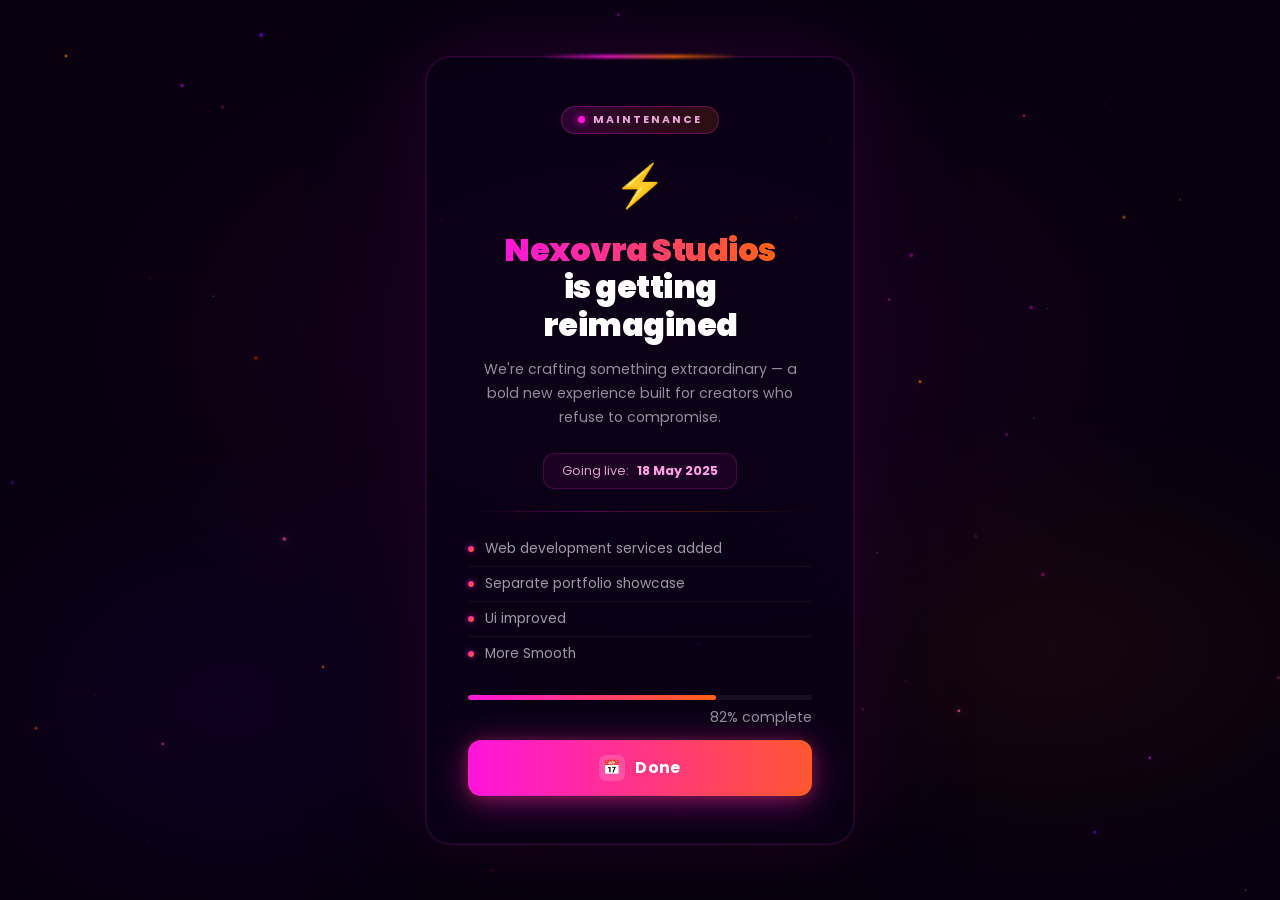
==== commit 687dfff9: "Update title, maintenance status, and progress details" ====
--- a/index.html
+++ b/index.html
@@ -4,7 +4,7 @@
 <head>
   <meta charset="UTF-8" />
   <meta name="viewport" content="width=device-width, initial-scale=1.0" />
-  <title>Nexovra Studios — Coming Soon</title>
+  <title>Nexovra Studios  Coming Soon V. 2.0 </title>
   <link rel="preconnect" href="https://fonts.googleapis.com" />
   <link rel="preconnect" href="https://fonts.gstatic.com" crossorigin />
   <link href="https://fonts.googleapis.com/css2?family=Poppins:wght@400;600;700;900&display=swap" rel="stylesheet" />
@@ -23,7 +23,7 @@
 
       <div class="mg-badge">
         <span class="live-dot"></span>
-        Scheduled Upgrade
+        Maintenance
       </div>
 
       <span class="mg-icon">⚡</span>
@@ -36,7 +36,7 @@
       <p>We're crafting something extraordinary — a bold new experience built for creators who refuse to compromise.</p>
 
       <div class="mg-date">
-        Going live: <strong>15 May 2025 </strong>
+        Going live: <strong>18 May 2025 </strong>
       </div>
 
       <div class="mg-divider"></div>
@@ -51,16 +51,14 @@
       <div class="mg-progress-wrap">
         <div class="mg-progress-bar"></div>
       </div>
-      <p class="mg-progress-label">72% complete</p>
+      <p class="mg-progress-label">82% complete</p>
 
       <button class="mg-btn" id="notifyBtn" onclick="handleNotify()">
         <span class="cal-icon" aria-hidden="true">📅</span>
-        Notify Me
+        Done
       </button>
 
-      <div class="mg-success" id="successMsg">
-        <p>✅ Calendar event created! You'll be notified on launch day.</p>
-      </div>
+
 
     </div>
   </div>
@@ -68,4 +66,4 @@
   <script src="main.js"></script>
 </body>
 
-</html>+</html>
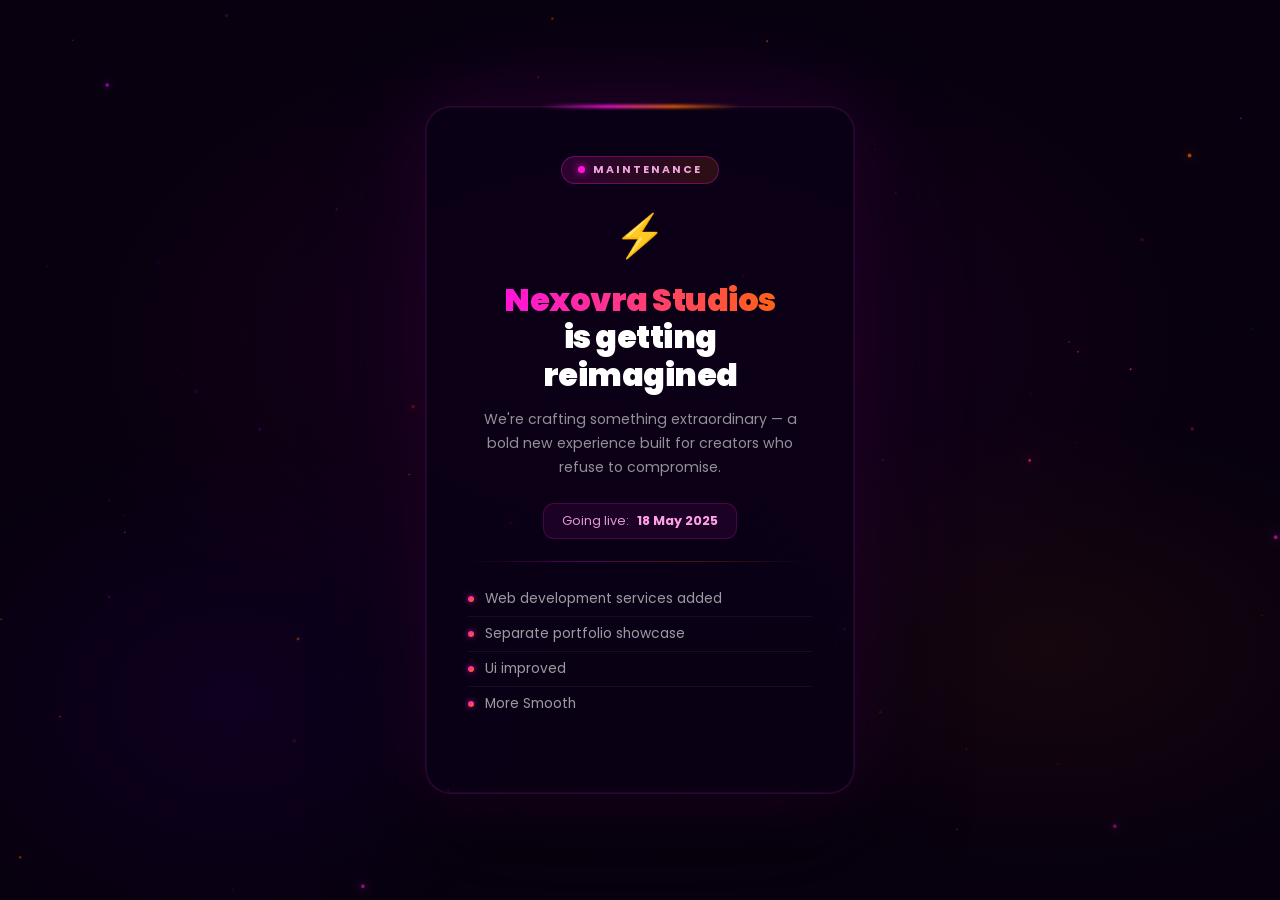
==== commit 32e81a72: "Update index.html" ====
--- a/index.html
+++ b/index.html
@@ -48,15 +48,7 @@
         <li>More Smooth</li>
       </ul>
 
-      <div class="mg-progress-wrap">
-        <div class="mg-progress-bar"></div>
-      </div>
-      <p class="mg-progress-label">82% complete</p>
-
-      <button class="mg-btn" id="notifyBtn" onclick="handleNotify()">
-        <span class="cal-icon" aria-hidden="true">📅</span>
-        Done
-      </button>
+      
 
 
 
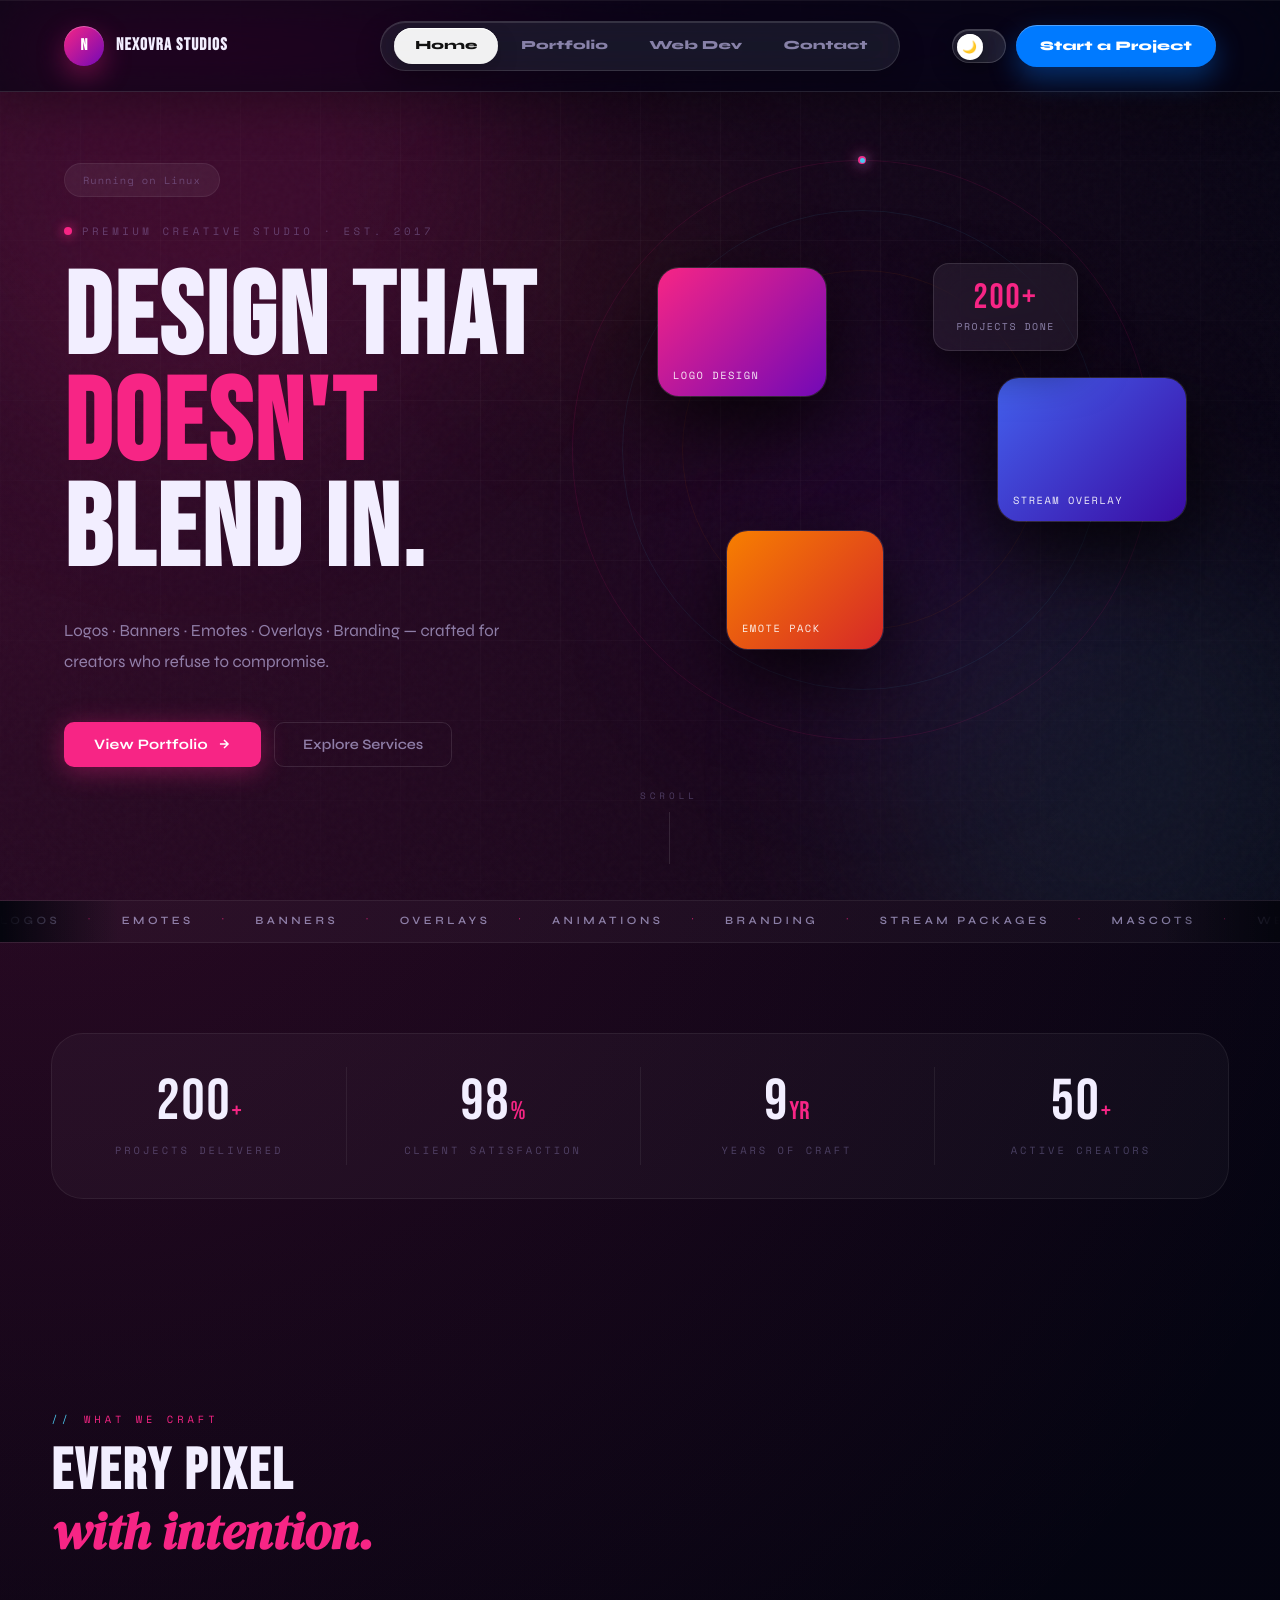
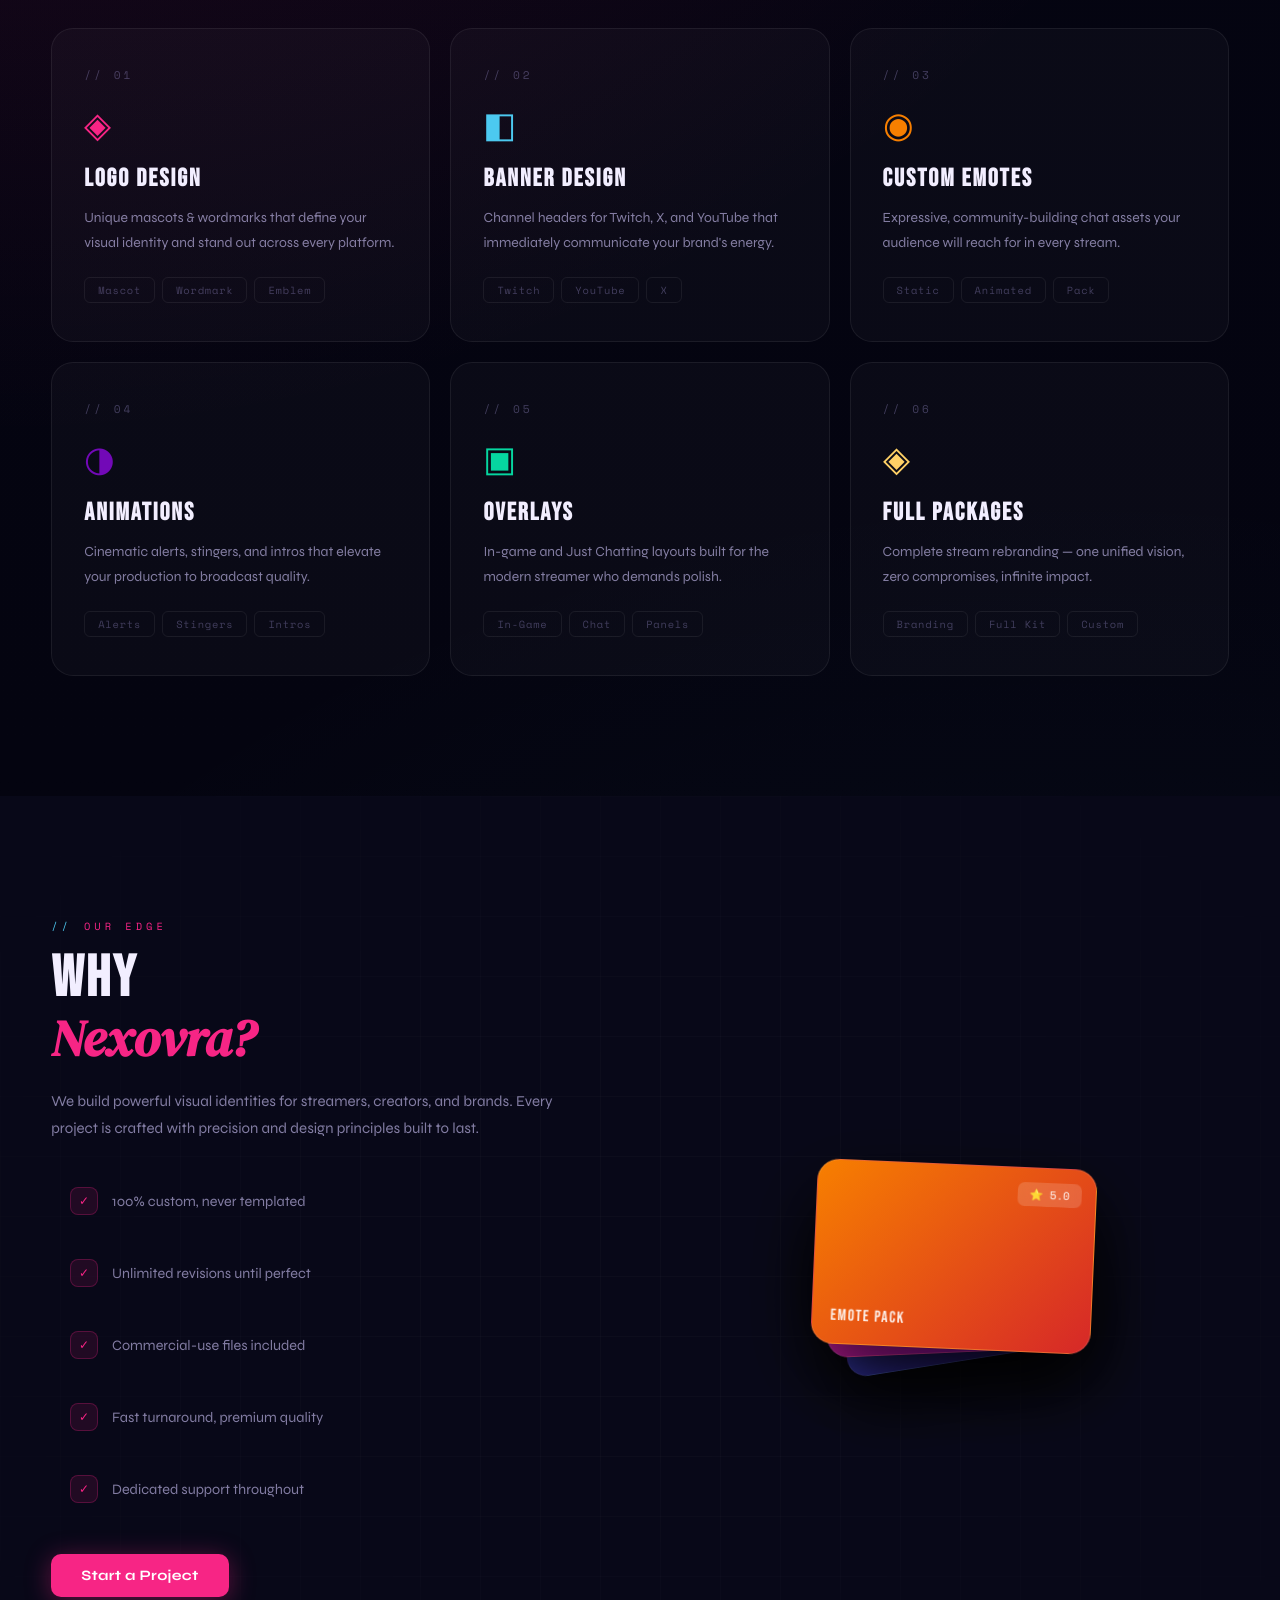
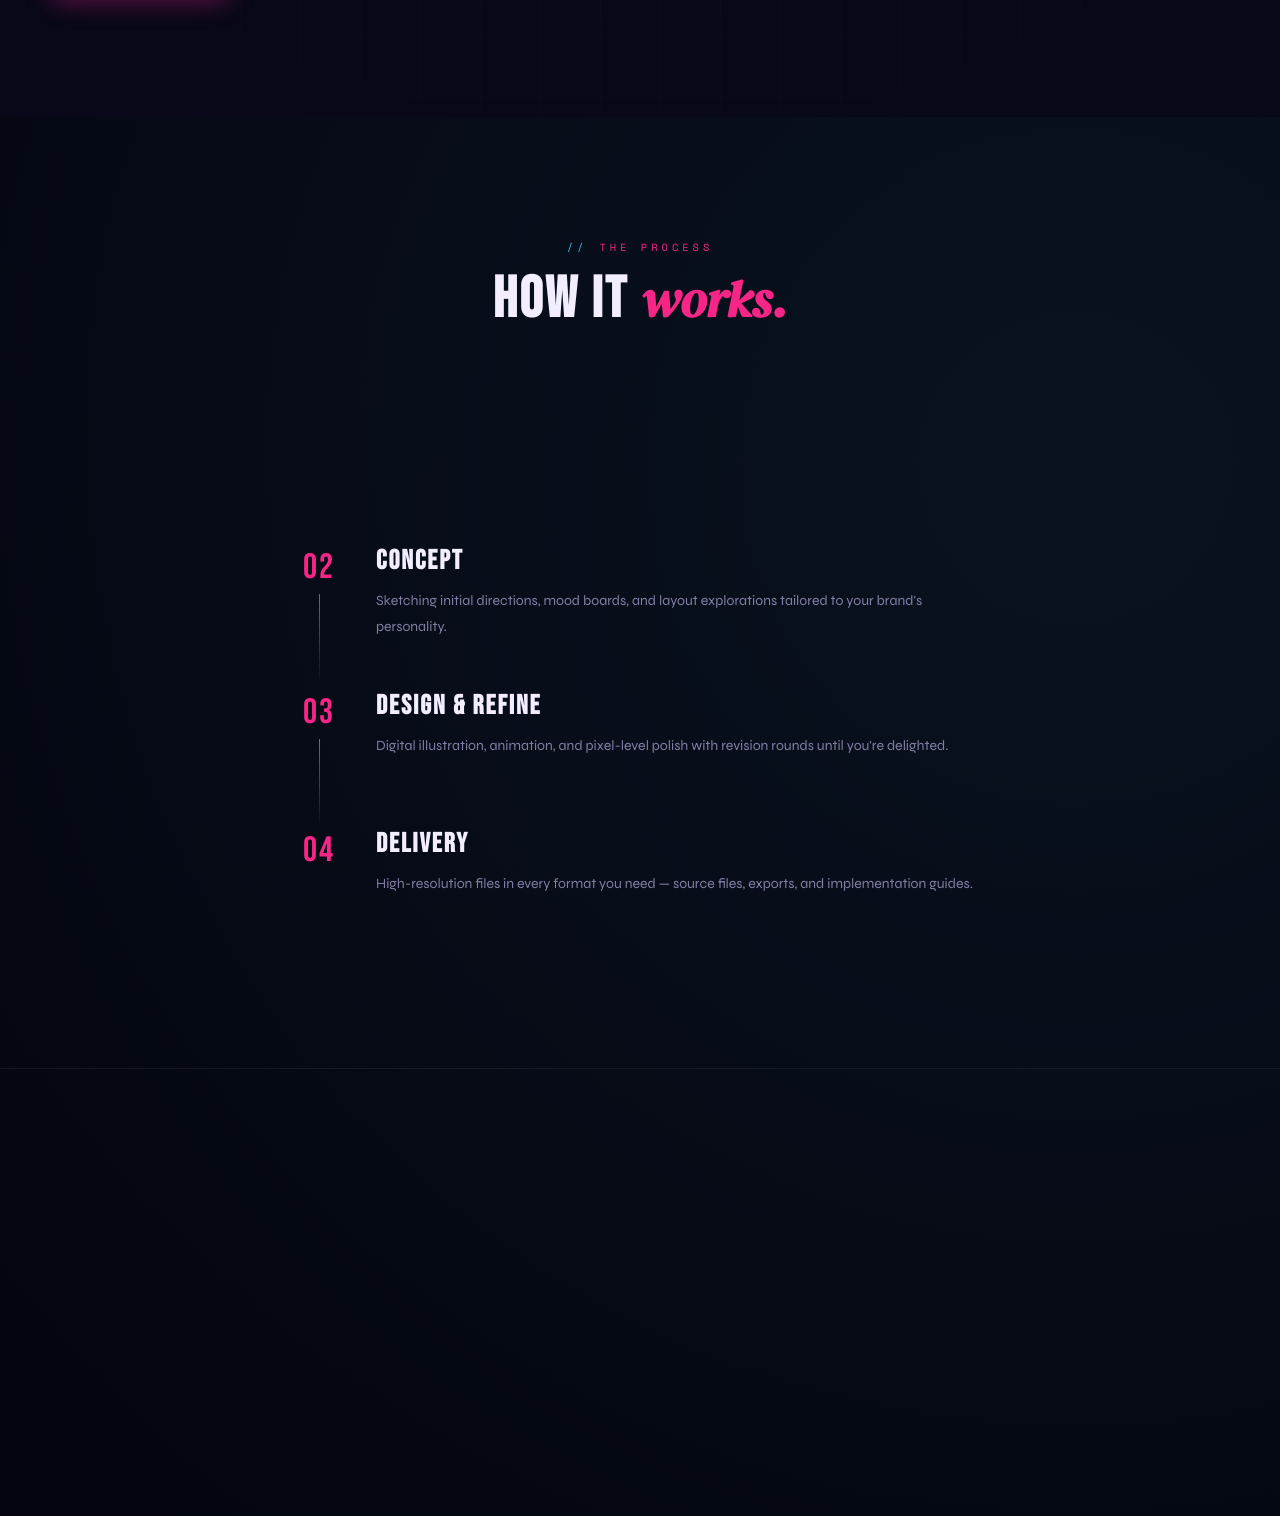
==== commit 4de44e4e: "Add files via upload" ====
--- a/index.html
+++ b/index.html
@@ -1,61 +1,734 @@
 <!DOCTYPE html>
-<html lang="en">
-
+<html lang="en" data-theme="dark">
 <head>
-  <meta charset="UTF-8" />
-  <meta name="viewport" content="width=device-width, initial-scale=1.0" />
-  <title>Nexovra Studios  Coming Soon V. 2.0 </title>
-  <link rel="preconnect" href="https://fonts.googleapis.com" />
-  <link rel="preconnect" href="https://fonts.gstatic.com" crossorigin />
-  <link href="https://fonts.googleapis.com/css2?family=Poppins:wght@400;600;700;900&display=swap" rel="stylesheet" />
-  <link rel="stylesheet" href="style.css" />
+<meta charset="UTF-8">
+<meta name="viewport" content="width=device-width,initial-scale=1,viewport-fit=cover">
+<meta name="description" content="Nexovra Studios — Premium creative design for streamers & brands. Logos, overlays, emotes, banners & animations.">
+<meta property="og:title" content="Nexovra Studios | Premium Digital Design">
+<title>Nexovra Studios | Premium Digital Design</title>
+<link rel="preconnect" href="https://fonts.googleapis.com">
+<link rel="preconnect" href="https://fonts.gstatic.com" crossorigin>
+<link href="https://fonts.googleapis.com/css2?family=Bebas+Neue&family=Syne:wght@400;500;600;700;800&family=DM+Serif+Display:ital@0;1&family=Space+Mono:ital,wght@0,400;0,700;1,400&display=swap" rel="stylesheet">
+<link rel="stylesheet" href="shared.css">
+<style>
+/* ═══════════════ INDEX STYLES ═══════════════ */
+
+/* ── HERO ── */
+.hero {
+  min-height:100dvh;
+  display:flex; align-items:center;
+  padding:110px clamp(20px,5vw,80px) 80px;
+  position:relative; overflow:hidden;
+  /* FIX: hero ka apna stacking context banana zaroori hai
+     taake andar ke elements navbar ke upar na jayein */
+  isolation:isolate;
+}
+.hero-bg {
+  position:absolute; inset:0; pointer-events:none; overflow:hidden;
+  /* FIX: hero-bg ko explicitly z-index 0 do */
+  z-index:0;
+}
+.grain {
+  position:absolute; inset:0; z-index:1;
+  background-image:url("data:image/svg+xml,%3Csvg viewBox='0 0 200 200' xmlns='http://www.w3.org/2000/svg'%3E%3Cfilter id='n'%3E%3CfeTurbulence type='fractalNoise' baseFrequency='0.85' numOctaves='4'/%3E%3C/filter%3E%3Crect width='100%25' height='100%25' filter='url(%23n)' opacity='1'/%3E%3C/svg%3E");
+  opacity:0.025;
+}
+.grid-bg {
+  position:absolute; inset:0;
+  background-image:
+    linear-gradient(var(--border) 1px, transparent 1px),
+    linear-gradient(90deg, var(--border) 1px, transparent 1px);
+  background-size:80px 80px;
+  mask-image:radial-gradient(ellipse 75% 75% at 50% 40%, black, transparent);
+  opacity:0.5;
+}
+
+/* Blobs — z-index 0 ke andar rakho */
+.blob {
+  position:absolute; border-radius:50%;
+  filter:blur(90px); will-change:transform; transform:translateZ(0);
+  /* FIX: blobs ka z-index low rakho */
+  z-index:0;
+}
+.blob-parallax { will-change:transform; }
+.b1{width:600px;height:600px;background:rgba(247,37,133,0.12);top:-150px;left:-100px;animation:bf1 14s ease-in-out infinite alternate;}
+.b2{width:500px;height:500px;background:rgba(76,201,240,0.08);bottom:-120px;right:-80px;animation:bf2 18s ease-in-out infinite alternate;}
+.b3{width:350px;height:350px;background:rgba(114,9,183,0.09);top:40%;right:18%;animation:bf1 11s ease-in-out 3s infinite alternate;}
+.b4{width:200px;height:200px;background:rgba(247,127,0,0.07);top:20%;left:40%;animation:bf2 9s ease-in-out 1s infinite alternate;}
+@keyframes bf1 { to{transform:translate(40px,-60px) scale(1.12) translateZ(0)} }
+@keyframes bf2 { to{transform:translate(-40px,50px) scale(0.92) translateZ(0)} }
+
+/* Rings — hero-bg ke andar hain, z-index low */
+.hero-rings {
+  position:absolute; top:50%; right:10%; transform:translate(0,-50%);
+  width:580px; height:580px; pointer-events:none;
+  /* FIX: rings hero-bg ke andar hain toh yeh navbar ke upar nahi jayenge */
+  z-index:1;
+}
+.ring {
+  position:absolute; inset:0; border-radius:50%;
+  border:1px solid rgba(247,37,133,0.1);
+  animation:spin 28s linear infinite;
+  will-change:transform; transform-origin:center;
+}
+.ring:nth-child(2) { inset:50px; border-color:rgba(76,201,240,0.08); animation-duration:20s; animation-direction:reverse; }
+.ring:nth-child(3) { inset:110px; border-color:rgba(247,127,0,0.07); animation-duration:35s; }
+.ring-dot {
+  position:absolute; width:8px; height:8px; border-radius:50%;
+  background:var(--accent); box-shadow:0 0 16px var(--accent);
+  top:-4px; left:calc(50% - 4px);
+  transform-origin:4px 294px;
+  animation:spin 8s linear infinite;
+  will-change:transform;
+}
+.ring-dot2 {
+  position:absolute; width:5px; height:5px; border-radius:50%;
+  background:var(--accent-2); box-shadow:0 0 12px var(--accent-2);
+  top:-2.5px; left:calc(50% - 2.5px);
+  transform-origin:2.5px 240px;
+  animation:spin 14s linear infinite reverse;
+  will-change:transform;
+}
+@keyframes spin { to{transform:rotate(360deg)} }
+
+/* Hero content — z-index:2 taake blobs ke upar rahe lekin navbar se neechay */
+.hero-content {
+  position:relative;
+  z-index:2;
+  flex:1; max-width:660px;
+}
+.eyebrow {
+  display:inline-flex; align-items:center; gap:10px;
+  font-family:var(--font-mono);
+  font-size:0.67rem; letter-spacing:3.5px; text-transform:uppercase;
+  color:var(--text-3); margin-bottom:28px;
+  animation:fu 0.9s var(--ease-expo) 0.2s both;
+}
+.eyebrow-pulse {
+  width:8px; height:8px; border-radius:50%;
+  background:var(--accent); box-shadow:0 0 12px var(--accent);
+  animation:pulse 2s ease-in-out infinite;
+}
+.hero-title {
+  font-family:var(--font-display);
+  font-size:clamp(4rem,9vw,9rem);
+  letter-spacing:3px; line-height:0.92;
+  margin-bottom:30px;
+}
+.tl {
+  display:block;
+  animation:fu 0.9s var(--ease-expo) both;
+  will-change:opacity, transform;
+}
+.tl:nth-child(1){animation-delay:0.3s}
+.tl:nth-child(2){animation-delay:0.45s;color:var(--accent);}
+.tl:nth-child(3){animation-delay:0.6s}
+.hero-sub {
+  color:var(--text-2);
+  font-size:clamp(0.9rem,1.5vw,1.05rem); line-height:1.85;
+  margin-bottom:44px; max-width:480px;
+  animation:fu 0.9s var(--ease-expo) 0.78s both;
+}
+.hero-cta {
+  display:flex; gap:13px; flex-wrap:wrap;
+  animation:fu 0.9s var(--ease-expo) 0.94s both;
+}
+@keyframes fu { from{opacity:0;transform:translateY(28px)} to{opacity:1;transform:none} }
+
+/* Floating cards — z-index:2 */
+.hero-visual {
+  position:relative; flex:1;
+  display:flex; align-items:center; justify-content:center;
+  min-height:440px;
+  animation:fadeIn 1.4s var(--ease-expo) 1s both;
+  z-index:2;
+}
+@keyframes fadeIn { from{opacity:0} to{opacity:1} }
+.fc {
+  position:absolute; border-radius:var(--radius-lg); overflow:hidden;
+  border:1px solid rgba(255,255,255,0.12);
+  box-shadow:var(--shadow-lg);
+  will-change:transform;
+}
+.fc-label {
+  position:absolute; bottom:13px; left:15px;
+  font-family:var(--font-mono); font-size:0.65rem; font-weight:400;
+  color:rgba(255,255,255,0.9); letter-spacing:1.5px; text-transform:uppercase;
+  z-index:2;
+}
+.fc-a { width:170px; height:130px; top:5%; left:3%; animation:float1 5.5s ease-in-out infinite; }
+.fc-b { width:190px; height:145px; top:30%; right:5%; animation:float2 7s ease-in-out infinite; }
+.fc-c { width:158px; height:120px; bottom:8%; left:15%; animation:float3 5s ease-in-out infinite; }
+@keyframes float1 { 0%,100%{transform:translateY(0) rotate(-5deg) translateZ(0)} 50%{transform:translateY(-18px) rotate(-2deg) translateZ(0)} }
+@keyframes float2 { 0%,100%{transform:translateY(0) rotate(4deg) translateZ(0)} 50%{transform:translateY(-22px) rotate(6deg) translateZ(0)} }
+@keyframes float3 { 0%,100%{transform:translateY(0) rotate(1.5deg) translateZ(0)} 50%{transform:translateY(-12px) rotate(-1.5deg) translateZ(0)} }
+
+.hero-badge {
+  position:absolute; top:4%; right:24%;
+  background:rgba(255,255,255,0.06);
+  border:1px solid var(--border-2);
+  border-radius:var(--radius-md); padding:16px 22px;
+  text-align:center;
+  backdrop-filter:blur(20px);
+  animation:float2 6s ease-in-out infinite;
+  box-shadow:var(--shadow-md);
+}
+.badge-n { font-family:var(--font-display); font-size:2.2rem; color:var(--accent); letter-spacing:2px; line-height:1; }
+.badge-l { font-family:var(--font-mono); font-size:0.62rem; color:var(--text-2); letter-spacing:1.5px; margin-top:4px; text-transform:uppercase; }
+
+/* Platform badge */
+.platform-pill {
+  display:inline-flex; align-items:center; gap:8px;
+  padding:8px 18px; border-radius:var(--radius-pill);
+  background:var(--surface-2); border:1px solid var(--border);
+  font-family:var(--font-mono); font-size:0.65rem; color:var(--text-3);
+  letter-spacing:1px;
+  animation:fu 0.9s var(--ease-expo) 1.1s both;
+  margin-bottom:24px; display:block; width:fit-content;
+}
+
+/* Scroll indicator — z-index:2 */
+.scroll-hint {
+  position:absolute; bottom:36px; left:50%; transform:translateX(-50%);
+  display:flex; flex-direction:column; align-items:center; gap:9px;
+  color:var(--text-3); font-family:var(--font-mono); font-size:0.58rem;
+  letter-spacing:4px; text-transform:uppercase;
+  animation:fu 0.9s var(--ease-expo) 1.8s both;
+  z-index:2;
+}
+.sh-track { width:1px; height:52px; background:var(--border-2); position:relative; overflow:hidden; }
+.sh-thumb { position:absolute; top:-60%; width:100%; height:60%; background:var(--accent); animation:scroll-down 2.6s ease-in-out infinite; }
+@keyframes scroll-down { 0%{top:-60%} 100%{top:160%} }
+
+/* ── STATS ── */
+.stats-section { padding:90px 0; }
+.stats-row {
+  display:flex; align-items:stretch; justify-content:center;
+  flex-wrap:wrap; gap:0;
+  border:1px solid var(--border); border-radius:var(--radius-xl);
+  background:var(--surface); overflow:hidden;
+}
+.stat-item { flex:1 1 150px; text-align:center; padding:40px 48px; position:relative; }
+.stat-item + .stat-item::before {
+  content:''; position:absolute; left:0; top:20%; bottom:20%;
+  width:1px; background:var(--border);
+}
+.stat-val { font-family:var(--font-display); font-size:clamp(2.8rem,4.5vw,4.5rem); color:var(--text); letter-spacing:2px; line-height:1; display:inline; }
+.stat-suf { font-family:var(--font-display); font-size:1.6rem; color:var(--accent); display:inline; }
+.stat-lbl { font-family:var(--font-mono); font-size:0.65rem; color:var(--text-3); letter-spacing:3px; text-transform:uppercase; margin-top:10px; }
+
+/* ── SERVICES ── */
+.services-section { padding:120px 0; }
+.services-grid { display:grid; grid-template-columns:repeat(auto-fit,minmax(300px,1fr)); gap:20px; }
+.svc-card {
+  background:var(--card-bg);
+  border:1px solid var(--border); border-radius:var(--radius-lg);
+  padding:38px 32px;
+  position:relative; overflow:hidden;
+  transition:transform 0.5s var(--ease-spring), border-color 0.3s, box-shadow 0.4s;
+  will-change:transform;
+}
+.svc-card::after {
+  content:''; position:absolute; top:0; left:0; right:0; height:3px;
+  background:var(--c, var(--accent));
+  transform:scaleX(0); transform-origin:left;
+  transition:transform 0.5s var(--ease-expo);
+}
+.svc-card:hover { border-color:var(--c,var(--accent)); box-shadow:0 24px 64px rgba(0,0,0,0.35); }
+.svc-card:hover::after { transform:scaleX(1); }
+.svc-num { font-family:var(--font-mono); font-size:0.7rem; letter-spacing:3px; color:var(--text-3); margin-bottom:20px; }
+.svc-ico {
+  font-size:2.2rem; color:var(--c,var(--accent)); margin-bottom:18px; display:block;
+  transition:transform 0.5s var(--ease-spring);
+  will-change:transform;
+}
+.svc-card:hover .svc-ico { transform:scale(1.25) rotate(16deg); }
+.svc-card h3 { font-family:var(--font-display); font-size:1.55rem; letter-spacing:2px; margin-bottom:11px; }
+.svc-card p { color:var(--text-2); font-size:0.87rem; line-height:1.8; margin-bottom:22px; }
+.svc-tags { display:flex; gap:7px; flex-wrap:wrap; }
+.svc-tag {
+  padding:4px 13px; border-radius:6px;
+  border:1px solid var(--border); font-family:var(--font-mono);
+  font-size:0.65rem; letter-spacing:0.8px; color:var(--text-3);
+  transition:border-color 0.3s, color 0.3s;
+}
+.svc-card:hover .svc-tag { border-color:rgba(var(--cr,247,37,133),0.28); color:var(--text-2); }
+
+/* ── WHY US ── */
+.why-section { padding:120px 0; background:var(--bg-2); position:relative; overflow:hidden; }
+.why-section::before {
+  content:''; position:absolute; top:0; left:0; right:0; bottom:0;
+  background-image:linear-gradient(var(--border) 1px,transparent 1px),linear-gradient(90deg,var(--border) 1px,transparent 1px);
+  background-size:60px 60px;
+  mask-image:radial-gradient(ellipse 70% 70% at 50% 50%,black 30%,transparent);
+  opacity:0.3; pointer-events:none;
+}
+.why-grid { display:grid; grid-template-columns:1fr 1fr; gap:80px; align-items:center; position:relative; }
+.why-list { display:flex; flex-direction:column; gap:14px; margin:28px 0 36px; }
+.why-item {
+  display:flex; align-items:center; gap:14px;
+  font-size:0.9rem; color:var(--text-2);
+  padding:14px 18px; border-radius:var(--radius-md);
+  border:1px solid transparent;
+  transition:color 0.3s, background 0.3s, border-color 0.3s, transform 0.35s var(--ease-spring);
+  will-change:transform;
+}
+.why-item:hover { color:var(--text); background:var(--surface-2); border-color:var(--border); transform:translateX(6px); }
+.why-chk {
+  width:28px; height:28px; border-radius:8px;
+  background:rgba(247,37,133,0.1); border:1px solid rgba(247,37,133,0.25);
+  display:flex; align-items:center; justify-content:center;
+  color:var(--accent); font-size:0.75rem; flex-shrink:0;
+  transition:background 0.3s, transform 0.35s var(--ease-spring);
+}
+.why-item:hover .why-chk { background:rgba(247,37,133,0.22); transform:scale(1.15); }
+
+/* Card stack */
+.card-stack { position:relative; height:360px; display:flex; align-items:center; justify-content:center; }
+.cs-card {
+  position:absolute; width:280px; height:185px;
+  border-radius:var(--radius-lg); border:1px solid rgba(255,255,255,0.12);
+  box-shadow:var(--shadow-lg);
+  display:flex; align-items:flex-end; padding:18px;
+  transition:transform 0.7s var(--ease-spring), box-shadow 0.4s;
+  will-change:transform;
+}
+.cs-back  { transform:rotate(-9deg) translateY(24px) scale(0.87); z-index:1; }
+.cs-mid   { transform:rotate(-2.5deg) translateY(10px) scale(0.93); z-index:2; }
+.cs-front { transform:rotate(2.5deg); z-index:3; }
+.why-visual:hover .cs-back  { transform:rotate(-13deg) translateX(-28px) scale(0.87); }
+.why-visual:hover .cs-mid   { transform:rotate(0) translateY(-12px); }
+.why-visual:hover .cs-front { transform:rotate(5deg) translateX(28px); }
+.cs-label { color:rgba(255,255,255,0.92); font-family:var(--font-display); font-size:1rem; letter-spacing:1.5px; }
+.cs-rating {
+  position:absolute; top:14px; right:14px;
+  background:rgba(255,255,255,0.15); backdrop-filter:blur(8px);
+  border-radius:7px; padding:4px 12px;
+  font-family:var(--font-mono); font-size:0.68rem; color:#fff; font-weight:400;
+}
+
+/* ── PROCESS ── */
+.process-section { padding:120px 0; }
+.process-steps { display:flex; flex-direction:column; max-width:700px; margin:0 auto; }
+.ps-step { display:flex; gap:28px; align-items:flex-start; }
+.ps-left { display:flex; flex-direction:column; align-items:center; }
+.ps-num {
+  font-family:var(--font-display); font-size:2.2rem; color:var(--accent);
+  letter-spacing:2px; width:58px; text-align:center; flex-shrink:0;
+  transition:transform 0.4s var(--ease-spring), filter 0.3s;
+  will-change:transform;
+}
+.ps-step:hover .ps-num { transform:scale(1.2); filter:drop-shadow(0 0 16px var(--accent)); }
+.ps-line {
+  width:1px; height:90px;
+  background:linear-gradient(to bottom, var(--accent), transparent);
+  margin:5px auto 0;
+}
+.ps-body { padding-bottom:52px; }
+.ps-body h3 { font-family:var(--font-display); font-size:1.7rem; letter-spacing:2px; margin-bottom:10px; }
+.ps-body p { color:var(--text-2); font-size:0.88rem; line-height:1.8; }
+
+/* ── TESTIMONIALS ── */
+.testimonials-section { padding:120px 0; background:var(--bg-2); }
+.tes-grid { display:grid; grid-template-columns:repeat(auto-fill,minmax(295px,1fr)); gap:20px; }
+.tes-card {
+  background:var(--card-bg); border:1px solid var(--border); border-radius:var(--radius-lg);
+  padding:30px 28px;
+  transition:transform 0.45s var(--ease-spring), border-color 0.3s, box-shadow 0.35s;
+  will-change:transform;
+}
+.tes-card:hover { transform:translateY(-7px); border-color:var(--border-2); box-shadow:var(--shadow-md); }
+.tes-stars { color:var(--gold); font-size:0.85rem; letter-spacing:2px; margin-bottom:14px; }
+.tes-text { color:var(--text-2); font-size:0.88rem; line-height:1.8; margin-bottom:22px; font-style:italic; }
+.tes-author { display:flex; align-items:center; gap:12px; }
+.tes-avatar {
+  width:40px; height:40px; border-radius:50%;
+  display:flex; align-items:center; justify-content:center;
+  font-family:var(--font-display); font-size:1.1rem; color:#fff; flex-shrink:0;
+}
+.tes-name { font-size:0.9rem; font-weight:700; color:var(--text); }
+.tes-role { font-family:var(--font-mono); font-size:0.68rem; color:var(--text-3); margin-top:3px; letter-spacing:0.5px; }
+
+/* ── CTA SECTION ── */
+.cta-section { padding:120px 0; }
+.cta-box {
+  position:relative;
+  border:1px solid var(--border); border-radius:var(--radius-xl);
+  padding:110px 40px; text-align:center; overflow:hidden;
+  background:var(--surface);
+}
+.cta-blob {
+  position:absolute; inset:0; pointer-events:none;
+  background:radial-gradient(ellipse 60% 80% at 50% -10%,rgba(247,37,133,0.14),transparent);
+}
+.cta-grid {
+  position:absolute; inset:0; pointer-events:none;
+  background-image:linear-gradient(var(--border) 1px,transparent 1px),linear-gradient(90deg,var(--border) 1px,transparent 1px);
+  background-size:60px 60px;
+  mask-image:radial-gradient(ellipse 80% 80% at 50% 50%,black 30%,transparent);
+  opacity:0.38;
+}
+.cta-inner { position:relative; z-index:1; }
+.cta-heading {
+  font-family:var(--font-display);
+  font-size:clamp(2.8rem,6vw,6rem);
+  letter-spacing:3px; margin:16px 0 22px; line-height:1;
+}
+.cta-heading em { font-family:var(--font-serif); font-style:italic; color:var(--accent); letter-spacing:0; font-size:0.85em; }
+.cta-inner > p { color:var(--text-2); max-width:450px; margin:0 auto 40px; line-height:1.85; }
+
+/* ── RESPONSIVE ── */
+@media (max-width:1024px) {
+  .hero { flex-direction:column; text-align:center; padding-bottom:90px; }
+  .hero-content { max-width:100%; }
+  .hero-sub { max-width:100%; margin:0 auto 44px; }
+  .hero-cta { justify-content:center; }
+  .hero-visual, .hero-rings { display:none; }
+  .why-grid { grid-template-columns:1fr; gap:50px; }
+}
+@media (max-width:768px) {
+  .stats-row { flex-direction:column; }
+  .stat-item + .stat-item::before { top:0; left:20%; right:20%; bottom:auto; width:auto; height:1px; }
+  .cta-box { padding:70px 22px; }
+}
+</style>
 </head>
-
 <body>
 
-  <canvas id="particle-canvas"></canvas>
-  <div class="bg-glow"></div>
-
-  <div id="maintenanceGate" role="dialog" aria-modal="true" aria-labelledby="mg-title">
-    <div class="mg-box">
-
-      <div class="top-line"></div>
-
-      <div class="mg-badge">
-        <span class="live-dot"></span>
-        Maintenance
-      </div>
-
-      <span class="mg-icon">⚡</span>
-
-      <h2 id="mg-title">
-        <span class="grad-text">Nexovra Studios</span><br />
-        is getting reimagined
-      </h2>
-
-      <p>We're crafting something extraordinary — a bold new experience built for creators who refuse to compromise.</p>
-
-      <div class="mg-date">
-        Going live: <strong>18 May 2025 </strong>
-      </div>
-
-      <div class="mg-divider"></div>
-
-      <ul class="mg-features">
-        <li>Web development services added</li>
-        <li>Separate portfolio showcase</li>
-        <li>Ui improved</li>
-        <li>More Smooth</li>
-      </ul>
-
+<!-- PAGE LOADER -->
+<div id="page-loader" role="status" aria-label="Loading">
+  <div class="pl-inner">
+    <div class="pl-logo">NEX<span>O</span>VRA</div>
+    <div class="pl-bar"><div class="pl-fill"></div></div>
+  </div>
+</div>
+
+<!-- NAVBAR -->
+<header class="navbar" id="navbar" role="banner">
+  <div class="nav-inner container-wide">
+    <a href="index.html" class="nav-logo" aria-label="Nexovra Studios Home">
+      <span class="logo-mark" aria-hidden="true">N</span>
+      <span class="logo-text">Nexovra Studios</span>
+    </a>
+    <nav class="nav-links" id="nav-links" aria-label="Primary navigation">
+      <a href="index.html"       class="nav-item active">Home</a>
+   
+      <a href="portfolio.html"   class="nav-item">Portfolio</a>
       
-
-
-
-    </div>
-  </div>
-
-  <script src="main.js"></script>
+   <a href="apps.html"        class="nav-item">Web Dev</a>
+      <a href="https://www.instagram.com/nexovrastudios"         class="nav-item">Contact</a>
+      <!-- Mobile CTA inside drawer -->
+      <div class="nav-mobile-cta">
+        <a href="https://www.instagram.com/nexovrastudios" target="_blank" rel="noopener">
+          Start a Project ↗
+        </a>
+      </div>
+    </nav>
+    <div class="nav-right">
+      <button class="theme-toggle" id="theme-toggle" aria-label="Toggle colour theme">
+        <div class="tt-knob"><span class="tt-icon">🌙</span></div>
+      </button>
+      <a href="https://www.instagram.com/nexovrastudios" target="_blank" rel="noopener" class="nav-cta">Start a Project</a>
+      <button class="hamburger" id="hamburger" aria-label="Toggle menu" aria-expanded="false">
+        <span></span><span></span><span></span>
+      </button>
+    </div>
+  </div>
+</header>
+
+<!-- ════════ HERO ════════ -->
+<section class="hero" id="hero" aria-label="Hero">
+  <!-- FIX: hero-rings hero-bg ke ANDAR move kiya taake z-index navbar se conflict na kare -->
+  <div class="hero-bg">
+    <div class="grain"></div>
+    <div class="blob b1 blob-parallax"></div>
+    <div class="blob b2 blob-parallax"></div>
+    <div class="blob b3 blob-parallax"></div>
+    <div class="blob b4 blob-parallax"></div>
+    <div class="grid-bg"></div>
+    <div class="hero-rings" aria-hidden="true">
+      <div class="ring"></div>
+      <div class="ring"></div>
+      <div class="ring"></div>
+      <div class="ring-dot"></div>
+      <div class="ring-dot2"></div>
+    </div>
+  </div>
+
+  <div class="hero-content">
+    <span class="platform-pill platform-badge"></span>
+    <div class="eyebrow">
+      <div class="eyebrow-pulse" aria-hidden="true"></div>
+      Premium Creative Studio · Est. 2017
+    </div>
+    <h1 class="hero-title">
+      <span class="tl">Design That</span>
+      <span class="tl">Doesn't</span>
+      <span class="tl">Blend In.</span>
+    </h1>
+    <p class="hero-sub">Logos · Banners · Emotes · Overlays · Branding — crafted for creators who refuse to compromise.</p>
+    <div class="hero-cta">
+      <a href="portfolio.html" class="btn-primary">
+        View Portfolio
+        <svg width="14" height="14" viewBox="0 0 24 24" fill="none" stroke="currentColor" stroke-width="2.5"><path d="M5 12h14M12 5l7 7-7 7"/></svg>
+      </a>
+      <a href="#services" class="btn-ghost">Explore Services</a>
+    </div>
+  </div>
+
+  <div class="hero-visual" aria-hidden="true">
+    <div class="fc fc-a">
+      <div class="fc-label">Logo Design</div>
+      <div style="background:linear-gradient(135deg,#f72585,#7209b7);width:100%;height:100%"></div>
+    </div>
+    <div class="fc fc-b">
+      <div class="fc-label">Stream Overlay</div>
+      <div style="background:linear-gradient(135deg,#4361ee,#3a0ca3);width:100%;height:100%"></div>
+    </div>
+    <div class="fc fc-c">
+      <div class="fc-label">Emote Pack</div>
+      <div style="background:linear-gradient(135deg,#f77f00,#d62828);width:100%;height:100%"></div>
+    </div>
+    <div class="hero-badge">
+      <div class="badge-n">200+</div>
+      <div class="badge-l">Projects Done</div>
+    </div>
+  </div>
+
+  <div class="scroll-hint" aria-hidden="true">
+    <span>Scroll</span>
+    <div class="sh-track"><div class="sh-thumb"></div></div>
+  </div>
+</section>
+
+<!-- MARQUEE -->
+<div class="marquee-wrap" aria-hidden="true">
+  <div class="marquee-track">
+    <span>Logos</span><span class="dot">·</span>
+    <span>Emotes</span><span class="dot">·</span>
+    <span>Banners</span><span class="dot">·</span>
+    <span>Overlays</span><span class="dot">·</span>
+    <span>Animations</span><span class="dot">·</span>
+    <span>Branding</span><span class="dot">·</span>
+    <span>Stream Packages</span><span class="dot">·</span>
+    <span>Mascots</span><span class="dot">·</span>
+    <span>Web Design</span><span class="dot">·</span>
+    <span>Logos</span><span class="dot">·</span>
+    <span>Emotes</span><span class="dot">·</span>
+    <span>Banners</span><span class="dot">·</span>
+    <span>Overlays</span><span class="dot">·</span>
+    <span>Animations</span><span class="dot">·</span>
+    <span>Branding</span><span class="dot">·</span>
+    <span>Stream Packages</span><span class="dot">·</span>
+    <span>Mascots</span><span class="dot">·</span>
+    <span>Web Design</span><span class="dot">·</span>
+  </div>
+</div>
+
+<!-- STATS -->
+<section class="stats-section" aria-label="Stats">
+  <div class="container">
+    <div class="stats-row">
+      <div class="stat-item reveal">
+        <div><span class="stat-val" data-target="200">0</span><span class="stat-suf">+</span></div>
+        <div class="stat-lbl">Projects Delivered</div>
+      </div>
+      <div class="stat-item reveal">
+        <div><span class="stat-val" data-target="98">0</span><span class="stat-suf">%</span></div>
+        <div class="stat-lbl">Client Satisfaction</div>
+      </div>
+      <div class="stat-item reveal">
+        <div><span class="stat-val" data-target="9">0</span><span class="stat-suf">yr</span></div>
+        <div class="stat-lbl">Years of Craft</div>
+      </div>
+      <div class="stat-item reveal">
+        <div><span class="stat-val" data-target="50">0</span><span class="stat-suf">+</span></div>
+        <div class="stat-lbl">Active Creators</div>
+      </div>
+    </div>
+  </div>
+</section>
+
+<!-- SERVICES -->
+<section class="services-section" id="services" aria-labelledby="services-heading">
+  <div class="container">
+    <div class="section-intro reveal" style="margin-bottom:64px">
+      <div class="section-tag">What We Craft</div>
+      <h2 class="section-heading" id="services-heading">Every pixel<br><em>with intention.</em></h2>
+    </div>
+    <div class="services-grid">
+      <article class="svc-card reveal" style="--c:#f72585;--cr:247,37,133" data-tilt>
+        <div class="svc-num">// 01</div>
+        <span class="svc-ico">◈</span>
+        <h3>Logo Design</h3>
+        <p>Unique mascots & wordmarks that define your visual identity and stand out across every platform.</p>
+        <div class="svc-tags"><span class="svc-tag">Mascot</span><span class="svc-tag">Wordmark</span><span class="svc-tag">Emblem</span></div>
+      </article>
+      <article class="svc-card reveal" style="--c:#4cc9f0;--cr:76,201,240" data-tilt>
+        <div class="svc-num">// 02</div>
+        <span class="svc-ico">◧</span>
+        <h3>Banner Design</h3>
+        <p>Channel headers for Twitch, X, and YouTube that immediately communicate your brand's energy.</p>
+        <div class="svc-tags"><span class="svc-tag">Twitch</span><span class="svc-tag">YouTube</span><span class="svc-tag">X</span></div>
+      </article>
+      <article class="svc-card reveal" style="--c:#f77f00;--cr:247,127,0" data-tilt>
+        <div class="svc-num">// 03</div>
+        <span class="svc-ico">◉</span>
+        <h3>Custom Emotes</h3>
+        <p>Expressive, community-building chat assets your audience will reach for in every stream.</p>
+        <div class="svc-tags"><span class="svc-tag">Static</span><span class="svc-tag">Animated</span><span class="svc-tag">Pack</span></div>
+      </article>
+      <article class="svc-card reveal" style="--c:#7209b7;--cr:114,9,183" data-tilt>
+        <div class="svc-num">// 04</div>
+        <span class="svc-ico">◑</span>
+        <h3>Animations</h3>
+        <p>Cinematic alerts, stingers, and intros that elevate your production to broadcast quality.</p>
+        <div class="svc-tags"><span class="svc-tag">Alerts</span><span class="svc-tag">Stingers</span><span class="svc-tag">Intros</span></div>
+      </article>
+      <article class="svc-card reveal" style="--c:#06d6a0;--cr:6,214,160" data-tilt>
+        <div class="svc-num">// 05</div>
+        <span class="svc-ico">▣</span>
+        <h3>Overlays</h3>
+        <p>In-game and Just Chatting layouts built for the modern streamer who demands polish.</p>
+        <div class="svc-tags"><span class="svc-tag">In-Game</span><span class="svc-tag">Chat</span><span class="svc-tag">Panels</span></div>
+      </article>
+      <article class="svc-card reveal" style="--c:#ffd166;--cr:255,209,102" data-tilt>
+        <div class="svc-num">// 06</div>
+        <span class="svc-ico">◈</span>
+        <h3>Full Packages</h3>
+        <p>Complete stream rebranding — one unified vision, zero compromises, infinite impact.</p>
+        <div class="svc-tags"><span class="svc-tag">Branding</span><span class="svc-tag">Full Kit</span><span class="svc-tag">Custom</span></div>
+      </article>
+    </div>
+  </div>
+</section>
+
+<!-- WHY US -->
+<section class="why-section" id="why" aria-labelledby="why-heading">
+  <div class="container">
+    <div class="why-grid">
+      <div class="reveal-l">
+        <div class="section-tag">Our Edge</div>
+        <h2 class="section-heading" id="why-heading">Why<br><em>Nexovra?</em></h2>
+        <p style="color:var(--text-2);line-height:1.85;font-size:0.94rem;margin:18px 0">We build powerful visual identities for streamers, creators, and brands. Every project is crafted with precision and design principles built to last.</p>
+        <ul class="why-list" role="list">
+          <li class="why-item"><div class="why-chk">✓</div>100% custom, never templated</li>
+          <li class="why-item"><div class="why-chk">✓</div>Unlimited revisions until perfect</li>
+          <li class="why-item"><div class="why-chk">✓</div>Commercial-use files included</li>
+          <li class="why-item"><div class="why-chk">✓</div>Fast turnaround, premium quality</li>
+          <li class="why-item"><div class="why-chk">✓</div>Dedicated support throughout</li>
+        </ul>
+        <a href="https://www.instagram.com/nexovrastudios" target="_blank" rel="noopener" class="btn-primary">Start a Project</a>
+      </div>
+      <div class="why-visual reveal-r">
+        <div class="card-stack">
+          <div class="cs-card cs-back" style="background:linear-gradient(135deg,#4361ee,#3a0ca3)">
+            <div class="cs-label">Stream Package</div>
+          </div>
+          <div class="cs-card cs-mid" style="background:linear-gradient(135deg,#f72585,#7209b7)">
+            <div class="cs-label">Logo Design</div>
+          </div>
+          <div class="cs-card cs-front" style="background:linear-gradient(135deg,#f77f00,#d62828)">
+            <div class="cs-label">Emote Pack</div>
+            <div class="cs-rating">⭐ 5.0</div>
+          </div>
+        </div>
+      </div>
+    </div>
+  </div>
+</section>
+
+<!-- PROCESS -->
+<section class="process-section" id="process" aria-labelledby="process-heading">
+  <div class="container">
+    <div class="section-intro reveal" style="text-align:center;margin-bottom:70px">
+      <div class="section-tag" style="justify-content:center">The Process</div>
+      <h2 class="section-heading" id="process-heading">How it <em>works.</em></h2>
+    </div>
+    <div class="process-steps">
+      <div class="ps-step reveal">
+        <div class="ps-left"><div class="ps-num">01</div><div class="ps-line"></div></div>
+        <div class="ps-body">
+          <h3>Discovery</h3>
+          <p>Deep-diving into your niche, audience, and goals to shape a purposeful creative direction unique to you.</p>
+        </div>
+      </div>
+      <div class="ps-step reveal">
+        <div class="ps-left"><div class="ps-num">02</div><div class="ps-line"></div></div>
+        <div class="ps-body">
+          <h3>Concept</h3>
+          <p>Sketching initial directions, mood boards, and layout explorations tailored to your brand's personality.</p>
+        </div>
+      </div>
+      <div class="ps-step reveal">
+        <div class="ps-left"><div class="ps-num">03</div><div class="ps-line"></div></div>
+        <div class="ps-body">
+          <h3>Design & Refine</h3>
+          <p>Digital illustration, animation, and pixel-level polish with revision rounds until you're delighted.</p>
+        </div>
+      </div>
+      <div class="ps-step reveal">
+        <div class="ps-left"><div class="ps-num">04</div></div>
+        <div class="ps-body">
+          <h3>Delivery</h3>
+          <p>High-resolution files in every format you need — source files, exports, and implementation guides.</p>
+        </div>
+      </div>
+    </div>
+  </div>
+</section>
+
+
+<!-- FOOTER -->
+<footer class="site-footer" role="contentinfo">
+  <div class="footer-bg-glow" aria-hidden="true"></div>
+  <div class="container">
+    <div class="footer-grid">
+      <div class="footer-brand">
+        <a href="index.html" class="nav-logo">
+          <span class="logo-mark">N</span>
+          <span class="logo-text">Nexovra Studios</span>
+        </a>
+        <p>Crafting logos, overlays, branding & animations for modern creators since 2017.</p>
+        <div class="footer-badge" style="margin-top:20px">
+          <div class="fb-dot"></div>
+          <span>Open for Projects</span>
+        </div>
+      </div>
+      <div class="footer-col">
+        <h4>Services</h4>
+        <a href="index.html#services">Logo Design</a>
+        <a href="index.html#services">Banners</a>
+        <a href="index.html#services">Emotes</a>
+        <a href="index.html#services">Overlays</a>
+        <a href="index.html#services">Animations</a>
+      </div>
+      <div class="footer-col">
+        <h4>Pages</h4>
+        <a href="index.html"class="nav-item active">Home</a>
+        <a href="portfolio.html">Portfolio</a>
+        <a href="apps.html">Web Dev</a>
+        <a href="https://www.instagram.com/nexovrastudios">Contact</a>
+      </div>
+      <div class="footer-col">
+        <h4>Connect</h4>
+        <a href="https://www.instagram.com/nexovrastudios" target="_blank" rel="noopener">Instagram</a>
+        <a href="https://www.facebook.com/share/17kjQojSUK/" target="_blank" rel="noopener">Facebook</a>
+        <a href="https://www.linkedin.com/company/shariqindustries/" target="_blank" rel="noopener">LinkedIn</a>
+        <a href="https://x.com/nexovrastudios" target="_blank" rel="noopener">X (Twitter)</a>
+      </div>
+    </div>
+    <div class="footer-bottom">
+      <p>© 2017–2026 Nexovra Studios. All rights reserved.</p>
+      <div class="social-row">
+        <a href="https://www.instagram.com/nexovrastudios" target="_blank" rel="noopener" class="social-btn">IG</a>
+        <a href="https://x.com/nexovrastudios" target="_blank" rel="noopener" class="social-btn">𝕏</a>
+        <a href="https://www.linkedin.com/company/shariqindustries/" target="_blank" rel="noopener" class="social-btn">in</a>
+        <a href="https://www.facebook.com/share/17kjQojSUK/" target="_blank" rel="noopener" class="social-btn">fb</a>
+      </div>
+    </div>
+  </div>
+</footer>
+<script src="shared.js"></script>
 </body>
-
 </html>
--- a/shared.css
+++ b/shared.css
@@ -0,0 +1,3639 @@
+/* ═══════════════════════════════════════════════
+   NEXOVRA STUDIOS — DESIGN SYSTEM v3.2
+   Fixed: Fonts ✓ | Blur ✓ | Mobile Navbar ✓ | Glitches Removed ✓
+   ═══════════════════════════════════════════════ */
+
+/* 
+HTML <head> mein yeh fonts paste karo:
+
+<link rel="preconnect" href="https://fonts.googleapis.com">
+<link rel="preconnect" href="https://fonts.gstatic.com" crossorigin>
+<link href="https://fonts.googleapis.com/css2?family=Bebas+Neue&family=Syne:wght@400;500;600;700;800&family=DM+Serif+Display:ital@0;1&family=Space+Mono:ital,wght@0,400;0,700;1,400&display=swap" rel="stylesheet">
+*/
+
+/* ═══════════════════════════════════════════════
+   TOKENS
+   ═══════════════════════════════════════════════ */
+
+:root {
+  --font-display: 'Bebas Neue', 'Arial Narrow', sans-serif;
+  --font-body: 'Syne', 'Segoe UI', sans-serif;
+  --font-serif: 'DM Serif Display', Georgia, serif;
+  --font-mono: 'Space Mono', 'Courier New', monospace;
+
+  --accent: #f72585;
+  --accent-2: #4cc9f0;
+  --accent-3: #f77f00;
+  --gold: #ffd166;
+  --green: #06d6a0;
+  --purple: #7209b7;
+
+  --ease-spring: cubic-bezier(0.34, 1.56, 0.64, 1);
+  --ease-out: cubic-bezier(0.16, 1, 0.3, 1);
+  --ease-in-out: cubic-bezier(0.4, 0, 0.2, 1);
+  --ease-expo: cubic-bezier(0.19, 1, 0.22, 1);
+
+  --radius-sm: 10px;
+  --radius-md: 16px;
+  --radius-lg: 22px;
+  --radius-xl: 32px;
+  --radius-pill: 999px;
+
+  --nav-h: 70px;
+}
+
+/* ═══════════════════════════════════════════════
+   THEME
+   ═══════════════════════════════════════════════ */
+
+:root,
+[data-theme="dark"] {
+  --bg: #05050e;
+  --bg-2: #080818;
+  --bg-3: #0b0b22;
+
+  --surface: rgba(255, 255, 255, 0.03);
+  --surface-2: rgba(255, 255, 255, 0.055);
+  --surface-3: rgba(255, 255, 255, 0.09);
+
+  --border: rgba(255, 255, 255, 0.065);
+  --border-2: rgba(255, 255, 255, 0.11);
+  --border-3: rgba(255, 255, 255, 0.18);
+
+  --text: #f2eeff;
+  --text-2: rgba(212, 202, 255, 0.6);
+  --text-3: rgba(192, 180, 255, 0.3);
+
+  --navbar-bg: rgba(5, 5, 14, 0.82);
+  --card-bg: rgba(255, 255, 255, 0.028);
+  --glass: rgba(255, 255, 255, 0.055);
+
+  --shadow-sm: 0 4px 18px rgba(0, 0, 0, 0.45);
+  --shadow-md: 0 14px 48px rgba(0, 0, 0, 0.6);
+  --shadow-lg: 0 30px 80px rgba(0, 0, 0, 0.75);
+
+  --glow-accent: 0 0 40px rgba(247, 37, 133, 0.25);
+  --glow-blue: 0 0 40px rgba(76, 201, 240, 0.2);
+}
+
+[data-theme="light"] {
+  --bg: #f8f6ff;
+  --bg-2: #efe9ff;
+  --bg-3: #e5dcff;
+
+  --surface: rgba(0, 0, 0, 0.022);
+  --surface-2: rgba(0, 0, 0, 0.048);
+  --surface-3: rgba(0, 0, 0, 0.075);
+
+  --border: rgba(0, 0, 0, 0.065);
+  --border-2: rgba(0, 0, 0, 0.12);
+  --border-3: rgba(0, 0, 0, 0.2);
+
+  --text: #08071a;
+  --text-2: rgba(18, 10, 45, 0.58);
+  --text-3: rgba(18, 10, 45, 0.32);
+
+  --navbar-bg: rgba(248, 246, 255, 0.9);
+  --card-bg: rgba(255, 255, 255, 0.92);
+  --glass: rgba(255, 255, 255, 0.75);
+
+  --shadow-sm: 0 4px 18px rgba(0, 0, 0, 0.07);
+  --shadow-md: 0 14px 48px rgba(0, 0, 0, 0.1);
+  --shadow-lg: 0 30px 80px rgba(0, 0, 0, 0.14);
+
+  --glow-accent: 0 0 40px rgba(247, 37, 133, 0.12);
+  --glow-blue: 0 0 40px rgba(76, 201, 240, 0.1);
+}
+
+/* ═══════════════════════════════════════════════
+   RESET
+   ═══════════════════════════════════════════════ */
+
+*,
+*::before,
+*::after {
+  margin: 0;
+  padding: 0;
+  box-sizing: border-box;
+}
+
+html {
+  scroll-behavior: smooth;
+  font-size: 16px;
+  -webkit-text-size-adjust: 100%;
+}
+
+body {
+  font-family: var(--font-body);
+  background: var(--bg);
+  color: var(--text);
+  overflow-x: hidden;
+  -webkit-font-smoothing: antialiased;
+  -moz-osx-font-smoothing: grayscale;
+  transition:
+    background 0.45s var(--ease-in-out),
+    color 0.45s var(--ease-in-out);
+}
+
+a {
+  color: inherit;
+  text-decoration: none;
+}
+
+img,
+video {
+  display: block;
+  max-width: 100%;
+}
+
+button {
+  cursor: pointer;
+  font-family: var(--font-body);
+  border: none;
+  background: none;
+}
+
+ul {
+  list-style: none;
+}
+
+.gpu {
+  will-change: transform;
+  transform: translateZ(0);
+}
+
+/* ═══════════════════════════════════════════════
+   SCROLLBAR
+   ═══════════════════════════════════════════════ */
+
+::-webkit-scrollbar {
+  width: 3px;
+}
+
+::-webkit-scrollbar-track {
+  background: transparent;
+}
+
+::-webkit-scrollbar-thumb {
+  background: linear-gradient(var(--accent), var(--purple));
+  border-radius: 2px;
+}
+
+/* ═══════════════════════════════════════════════
+   CONTAINERS
+   ═══════════════════════════════════════════════ */
+
+.container {
+  width: min(92%, 1280px);
+  margin: auto;
+}
+
+.container-wide {
+  width: min(96%, 1440px);
+  margin: auto;
+}
+
+/* ═════════════════════════════════════
+   NEXOVRA NAVBAR — CLEAN FINAL VERSION
+   PC = FULL APPLE GLASS BAR
+   MOBILE = FLOATING PILL + DRAWER
+═════════════════════════════════════ */
+
+/* NAVBAR BASE */
+.navbar {
+  position: fixed;
+  top: 0;
+  left: 0;
+  right: 0;
+
+  z-index: 10000;
+  width: 100%;
+
+  background: transparent;
+  pointer-events: none;
+}
+
+/* ═════════════════════════════
+   NEXOVRA NAVBAR — FINAL FIXED
+   Desktop: Full Apple Glass Bar
+   Mobile: Pill Navbar + Working Drawer
+═════════════════════════════ */
+
+:root {
+  --nav-h: 70px;
+  --nav-mobile-h: 62px;
+}
+
+/* NAVBAR WRAPPER */
+.navbar {
+  position: fixed;
+  top: 0;
+  left: 0;
+  right: 0;
+
+  width: 100%;
+  z-index: 10000;
+
+  margin: 0;
+  padding: 0;
+
+  background: transparent;
+  pointer-events: none;
+}
+
+/* NAVBAR INNER */
+.nav-inner,
+.nav-inner.container-wide {
+  width: 100%;
+  max-width: none;
+
+  height: var(--nav-h);
+  margin: 0;
+  padding: 0 clamp(28px, 5vw, 80px);
+
+  display: flex;
+  align-items: center;
+  justify-content: space-between;
+  gap: 18px;
+
+  pointer-events: auto;
+
+  border-radius: 0;
+  border-bottom: 1px solid rgba(255, 255, 255, 0.14);
+
+  background: rgba(12, 12, 18, 0.62);
+
+  backdrop-filter: blur(42px) saturate(220%);
+  -webkit-backdrop-filter: blur(42px) saturate(220%);
+
+  box-shadow:
+    0 16px 45px rgba(0, 0, 0, 0.28),
+    inset 0 1px 0 rgba(255, 255, 255, 0.16);
+
+  transition:
+    height 0.3s var(--ease-out),
+    background 0.3s var(--ease-out),
+    box-shadow 0.3s var(--ease-out);
+}
+
+.navbar.scrolled .nav-inner {
+  height: 64px;
+  background: rgba(12, 12, 18, 0.78);
+
+  box-shadow:
+    0 18px 55px rgba(0, 0, 0, 0.38),
+    inset 0 1px 0 rgba(255, 255, 255, 0.13);
+}
+
+/* LIGHT THEME */
+[data-theme="light"] .nav-inner {
+  background: rgba(255, 255, 255, 0.72);
+  border-bottom-color: rgba(0, 0, 0, 0.08);
+
+  box-shadow:
+    0 12px 35px rgba(0, 0, 0, 0.12),
+    inset 0 1px 0 rgba(255, 255, 255, 0.95);
+}
+
+[data-theme="light"] .navbar.scrolled .nav-inner {
+  background: rgba(255, 255, 255, 0.86);
+}
+
+/* LOGO */
+.nav-logo {
+  display: flex;
+  align-items: center;
+  gap: 10px;
+  flex-shrink: 0;
+  text-decoration: none;
+}
+
+.logo-mark {
+  width: 36px;
+  height: 36px;
+  border-radius: 50%;
+
+  display: flex;
+  align-items: center;
+  justify-content: center;
+
+  font-family: var(--font-display);
+  font-size: 1rem;
+  font-weight: 900;
+  color: #fff;
+
+  background: linear-gradient(135deg, var(--accent), var(--purple));
+
+  box-shadow:
+    0 10px 28px rgba(247, 37, 133, 0.36),
+    inset 0 1px 0 rgba(255, 255, 255, 0.28);
+
+  transition: transform 0.28s var(--ease-spring);
+}
+
+.nav-logo:hover .logo-mark {
+  transform: scale(1.08);
+}
+
+.logo-text {
+  font-family: var(--font-display);
+  font-size: 1.05rem;
+  font-weight: 900;
+  letter-spacing: 1px;
+  color: var(--text);
+  white-space: nowrap;
+}
+
+/* DESKTOP LINKS */
+.nav-links {
+  display: flex;
+  align-items: center;
+  justify-content: center;
+  gap: 4px;
+
+  padding: 5px;
+  border-radius: 999px;
+
+  background: rgba(255, 255, 255, 0.075);
+  border: 1px solid rgba(255, 255, 255, 0.11);
+
+  backdrop-filter: blur(24px) saturate(180%);
+  -webkit-backdrop-filter: blur(24px) saturate(180%);
+}
+
+[data-theme="light"] .nav-links {
+  background: rgba(0, 0, 0, 0.04);
+  border-color: rgba(0, 0, 0, 0.06);
+}
+
+.nav-item {
+  position: relative;
+
+  padding: 8px 14px;
+  border-radius: 999px;
+
+  font-family: var(--font-body);
+  font-size: 0.76rem;
+  font-weight: 700;
+  letter-spacing: 0.15px;
+
+  color: var(--text-2);
+  text-decoration: none;
+
+  transition:
+    color 0.24s var(--ease-out),
+    background 0.24s var(--ease-out),
+    transform 0.24s var(--ease-out);
+}
+
+.nav-item:hover {
+  color: var(--text);
+  background: rgba(255, 255, 255, 0.11);
+}
+
+.nav-item.active {
+  color: #111;
+  background: rgba(255, 255, 255, 0.94);
+
+  box-shadow:
+    0 7px 20px rgba(0, 0, 0, 0.18),
+    inset 0 1px 0 rgba(255, 255, 255, 0.95);
+}
+
+[data-theme="light"] .nav-item.active {
+  color: #fff;
+  background: rgba(18, 18, 22, 0.92);
+}
+
+/* RIGHT SIDE */
+.nav-right {
+  display: flex;
+  align-items: center;
+  gap: 9px;
+  flex-shrink: 0;
+}
+
+/* THEME TOGGLE */
+.theme-toggle {
+  width: 48px;
+  height: 28px;
+
+  position: relative;
+  cursor: pointer;
+
+  border-radius: 999px;
+  border: 1px solid rgba(255, 255, 255, 0.15);
+
+  background: rgba(255, 255, 255, 0.09);
+
+  backdrop-filter: blur(18px);
+  -webkit-backdrop-filter: blur(18px);
+}
+
+[data-theme="light"] .theme-toggle {
+  background: rgba(255, 255, 255, 0.72);
+  border-color: rgba(0, 0, 0, 0.08);
+}
+
+.tt-knob {
+  position: absolute;
+  top: 3px;
+  left: 3px;
+
+  width: 22px;
+  height: 22px;
+  border-radius: 50%;
+
+  display: flex;
+  align-items: center;
+  justify-content: center;
+
+  background: #fff;
+  color: #111;
+
+  font-size: 0.72rem;
+
+  box-shadow: 0 6px 16px rgba(0, 0, 0, 0.25);
+
+  transition: transform 0.32s var(--ease-spring);
+}
+
+[data-theme="light"] .tt-knob {
+  transform: translateX(20px);
+  background: #111;
+  color: #fff;
+}
+
+/* CTA */
+.nav-cta {
+  display: inline-flex;
+  align-items: center;
+  justify-content: center;
+
+  height: 36px;
+  padding: 0 18px;
+
+  border-radius: 999px;
+
+  color: #fff;
+  text-decoration: none;
+
+  font-family: var(--font-body);
+  font-size: 0.76rem;
+  font-weight: 800;
+  letter-spacing: 0.15px;
+
+  background: #007aff;
+
+  box-shadow:
+    0 10px 26px rgba(0, 122, 255, 0.34),
+    inset 0 1px 0 rgba(255, 255, 255, 0.28);
+
+  transition:
+    transform 0.25s var(--ease-out),
+    background 0.25s var(--ease-out),
+    box-shadow 0.25s var(--ease-out);
+}
+
+.nav-cta:hover {
+  transform: translateY(-1px);
+  background: #0a84ff;
+}
+
+/* HAMBURGER */
+.hamburger {
+  display: none;
+
+  width: 42px;
+  height: 42px;
+  border-radius: 50%;
+
+  align-items: center;
+  justify-content: center;
+  flex-direction: column;
+  gap: 5px;
+
+  cursor: pointer;
+
+  background: rgba(255, 255, 255, 0.1);
+  border: 1px solid rgba(255, 255, 255, 0.15);
+
+  backdrop-filter: blur(20px);
+  -webkit-backdrop-filter: blur(20px);
+}
+
+[data-theme="light"] .hamburger {
+  background: rgba(255, 255, 255, 0.74);
+  border-color: rgba(0, 0, 0, 0.08);
+}
+
+.hamburger span {
+  width: 18px;
+  height: 2px;
+
+  border-radius: 999px;
+  background: var(--text);
+
+  transition:
+    transform 0.28s var(--ease-out),
+    opacity 0.22s var(--ease-out),
+    background 0.22s var(--ease-out);
+}
+
+[data-theme="light"] .hamburger span {
+  background: #111;
+}
+
+.hamburger.open {
+  background: #007aff;
+}
+
+.hamburger.open span {
+  background: #fff;
+}
+
+.hamburger.open span:nth-child(1) {
+  transform: translateY(7px) rotate(45deg);
+}
+
+.hamburger.open span:nth-child(2) {
+  opacity: 0;
+}
+
+.hamburger.open span:nth-child(3) {
+  transform: translateY(-7px) rotate(-45deg);
+}
+
+.nav-mobile-cta {
+  display: none;
+}
+
+/* ═════════════════════════════
+   MOBILE NAVBAR FIX
+═════════════════════════════ */
+
+@media (max-width: 980px) {
+  .navbar {
+    padding: 10px 12px 0;
+  }
+
+  .nav-inner,
+  .nav-inner.container-wide {
+    width: 100%;
+    height: var(--nav-mobile-h);
+
+    padding: 0 10px 0 12px;
+
+    border-radius: 999px;
+    border: 1px solid rgba(255, 255, 255, 0.2);
+
+    background: rgba(12, 12, 18, 0.66);
+
+    backdrop-filter: blur(38px) saturate(220%);
+    -webkit-backdrop-filter: blur(38px) saturate(220%);
+
+    box-shadow:
+      0 18px 48px rgba(0, 0, 0, 0.38),
+      inset 0 1px 0 rgba(255, 255, 255, 0.22);
+  }
+
+  .navbar.scrolled .nav-inner {
+    height: 58px;
+    background: rgba(12, 12, 18, 0.78);
+  }
+
+  [data-theme="light"] .nav-inner,
+  [data-theme="light"] .navbar.scrolled .nav-inner {
+    background: rgba(255, 255, 255, 0.76);
+    border-color: rgba(0, 0, 0, 0.08);
+  }
+
+  .logo-text {
+    max-width: 150px;
+    overflow: hidden;
+    text-overflow: ellipsis;
+
+    font-size: 0.92rem;
+  }
+
+  .logo-mark {
+    width: 36px;
+    height: 36px;
+  }
+
+  .hamburger {
+    display: flex;
+    flex-shrink: 0;
+  }
+
+  .nav-right > .nav-cta {
+    display: none;
+  }
+
+  .theme-toggle {
+    width: 46px;
+    height: 28px;
+    flex-shrink: 0;
+  }
+
+  [data-theme="light"] .tt-knob {
+    transform: translateX(18px);
+  }
+
+  /* MOBILE DRAWER */
+  .nav-links {
+    position: fixed;
+    top: 84px;
+    left: 12px;
+    right: 12px;
+    z-index: 10002;
+
+    display: flex;
+    flex-direction: column;
+    align-items: stretch;
+    justify-content: flex-start;
+    gap: 10px;
+
+    padding: 16px;
+    border-radius: 28px;
+
+    background: rgba(12, 12, 18, 0.72);
+    border: 1px solid rgba(255, 255, 255, 0.18);
+
+    backdrop-filter: blur(42px) saturate(230%);
+    -webkit-backdrop-filter: blur(42px) saturate(230%);
+
+    box-shadow:
+      0 34px 90px rgba(0, 0, 0, 0.6),
+      inset 0 1px 0 rgba(255, 255, 255, 0.22);
+
+    opacity: 0;
+    visibility: hidden;
+    pointer-events: none;
+
+    transform: translateY(-12px) scale(0.96);
+    transform-origin: top right;
+
+    transition:
+      opacity 0.28s var(--ease-out),
+      visibility 0.28s var(--ease-out),
+      transform 0.32s var(--ease-spring);
+  }
+
+  [data-theme="light"] .nav-links {
+    background: rgba(255, 255, 255, 0.82);
+    border-color: rgba(0, 0, 0, 0.08);
+
+    box-shadow:
+      0 30px 80px rgba(0, 0, 0, 0.18),
+      inset 0 1px 0 rgba(255, 255, 255, 0.95);
+  }
+
+  .nav-links.open {
+    opacity: 1;
+    visibility: visible;
+    pointer-events: auto;
+
+    transform: translateY(0) scale(1);
+  }
+
+  .nav-item {
+    width: 100%;
+    min-height: 54px;
+
+    display: flex;
+    align-items: center;
+
+    padding: 14px 16px;
+    border-radius: 18px;
+
+    font-size: 0.92rem;
+    font-weight: 800;
+
+    color: var(--text);
+
+    background: rgba(255, 255, 255, 0.085);
+    border: 1px solid rgba(255, 255, 255, 0.09);
+
+    opacity: 0;
+    transform: translateX(16px);
+    filter: blur(4px);
+
+    transition:
+      opacity 0.3s var(--ease-out),
+      transform 0.32s var(--ease-spring),
+      filter 0.3s var(--ease-out),
+      background 0.24s var(--ease-out);
+  }
+
+  [data-theme="light"] .nav-item {
+    color: #111;
+    background: rgba(0, 0, 0, 0.045);
+    border-color: rgba(0, 0, 0, 0.06);
+  }
+
+  .nav-links.open .nav-item {
+    opacity: 1;
+    transform: translateX(0);
+    filter: blur(0);
+  }
+
+  .nav-links.open .nav-item:nth-child(1) { transition-delay: 0.04s; }
+  .nav-links.open .nav-item:nth-child(2) { transition-delay: 0.08s; }
+  .nav-links.open .nav-item:nth-child(3) { transition-delay: 0.12s; }
+  .nav-links.open .nav-item:nth-child(4) { transition-delay: 0.16s; }
+  .nav-links.open .nav-item:nth-child(5) { transition-delay: 0.20s; }
+  .nav-links.open .nav-item:nth-child(6) { transition-delay: 0.24s; }
+
+  .nav-mobile-cta {
+    display: block;
+  }
+
+  .nav-mobile-cta .nav-cta {
+    width: 100%;
+    min-height: 54px;
+    margin-top: 4px;
+  }
+
+  /* BACKDROP */
+  body.menu-open {
+    overflow: hidden;
+  }
+
+  body.menu-open::before {
+    content: "";
+    position: fixed;
+    inset: 0;
+    z-index: 9998;
+
+    background: rgba(0, 0, 0, 0.45);
+
+    backdrop-filter: blur(18px) saturate(170%);
+    -webkit-backdrop-filter: blur(18px) saturate(170%);
+
+    animation: navBackdropIn 0.25s var(--ease-out) both;
+  }
+
+  [data-theme="light"] body.menu-open::before {
+    background: rgba(255, 255, 255, 0.38);
+  }
+
+  @keyframes navBackdropIn {
+    from {
+      opacity: 0;
+      backdrop-filter: blur(0);
+      -webkit-backdrop-filter: blur(0);
+    }
+
+    to {
+      opacity: 1;
+      backdrop-filter: blur(18px) saturate(170%);
+      -webkit-backdrop-filter: blur(18px) saturate(170%);
+    }
+  }
+}
+
+/* SMALL MOBILE */
+@media (max-width: 430px) {
+  .navbar {
+    padding: 10px 10px 0;
+  }
+
+  .nav-inner,
+  .nav-inner.container-wide {
+    height: 60px;
+  }
+
+  .navbar.scrolled .nav-inner {
+    height: 56px;
+  }
+
+  .logo-text {
+    max-width: 112px;
+    font-size: 0.86rem;
+  }
+
+  .logo-mark {
+    width: 34px;
+    height: 34px;
+  }
+
+  .hamburger {
+    width: 40px;
+    height: 40px;
+  }
+
+  .theme-toggle {
+    width: 42px;
+  }
+
+  [data-theme="light"] .tt-knob {
+    transform: translateX(14px);
+  }
+
+  .nav-links {
+    top: 80px;
+    left: 10px;
+    right: 10px;
+    border-radius: 24px;
+  }
+}
+
+/* EXTRA SMALL */
+@media (max-width: 370px) {
+  .theme-toggle {
+    display: none;
+  }
+
+  .logo-text {
+    max-width: 100px;
+  }
+}
+/* ═══════════════════════════════════════════════
+   BUTTONS
+   ═══════════════════════════════════════════════ */
+
+.btn-primary {
+  display: inline-flex;
+  align-items: center;
+  gap: 9px;
+  padding: 13px 30px;
+  background: var(--accent);
+  color: #fff;
+  border-radius: var(--radius-sm);
+  font-family: var(--font-body);
+  font-weight: 700;
+  font-size: 0.9rem;
+  letter-spacing: 0.3px;
+  position: relative;
+  overflow: hidden;
+  box-shadow: 0 4px 26px rgba(247, 37, 133, 0.38);
+  transition:
+    transform 0.35s var(--ease-spring),
+    box-shadow 0.3s var(--ease-out);
+}
+
+.btn-primary::before {
+  content: "";
+  position: absolute;
+  inset: 0;
+  background: linear-gradient(120deg, rgba(255, 255, 255, 0.18), transparent 60%);
+  transform: translateX(-110%) skewX(-12deg);
+  transition: transform 0.55s var(--ease-expo);
+}
+
+.btn-primary:hover {
+  transform: translateY(-3px) scale(1.03);
+  box-shadow: 0 8px 38px rgba(247, 37, 133, 0.55);
+}
+
+.btn-primary:hover::before {
+  transform: translateX(210%) skewX(-12deg);
+}
+
+.btn-primary:active {
+  transform: scale(0.97);
+}
+
+.btn-primary.lg {
+  padding: 16px 38px;
+  font-size: 1rem;
+}
+
+.btn-ghost {
+  display: inline-flex;
+  align-items: center;
+  gap: 9px;
+  padding: 13px 28px;
+  border: 1px solid var(--border-2);
+  color: var(--text-2);
+  border-radius: var(--radius-sm);
+  font-family: var(--font-body);
+  font-weight: 600;
+  font-size: 0.9rem;
+  transition:
+    border-color 0.28s var(--ease-out),
+    color 0.28s var(--ease-out),
+    background 0.28s var(--ease-out),
+    transform 0.32s var(--ease-spring);
+}
+
+.btn-ghost:hover {
+  border-color: var(--accent);
+  color: var(--text);
+  background: rgba(247, 37, 133, 0.06);
+  transform: translateY(-2px);
+}
+
+/* ═══════════════════════════════════════════════
+   SECTION LABELS
+   ═══════════════════════════════════════════════ */
+
+.section-tag {
+  display: inline-flex;
+  align-items: center;
+  gap: 10px;
+  font-family: var(--font-mono);
+  font-size: 0.65rem;
+  letter-spacing: 4px;
+  text-transform: uppercase;
+  color: var(--accent);
+  margin-bottom: 16px;
+  font-weight: 400;
+}
+
+.section-tag::before {
+  content: "//";
+  color: var(--accent-2);
+  margin-right: 2px;
+}
+
+.section-heading {
+  font-family: var(--font-display);
+  font-size: clamp(2.6rem, 4.5vw, 4.6rem);
+  letter-spacing: 2.5px;
+  line-height: 1.05;
+}
+
+.section-heading em {
+  font-family: var(--font-serif);
+  font-style: italic;
+  font-size: 0.88em;
+  color: var(--accent);
+  letter-spacing: 0;
+}
+
+/* ═══════════════════════════════════════════════
+   REVEAL ANIMATIONS
+   ═══════════════════════════════════════════════ */
+
+.reveal,
+.reveal-l,
+.reveal-r,
+.reveal-s,
+.reveal-fade {
+  will-change: opacity, transform;
+  transition:
+    opacity 0.85s var(--ease-expo),
+    transform 0.85s var(--ease-expo);
+}
+
+.reveal {
+  opacity: 0;
+  transform: translateY(42px);
+}
+
+.reveal-l {
+  opacity: 0;
+  transform: translateX(-42px);
+}
+
+.reveal-r {
+  opacity: 0;
+  transform: translateX(42px);
+}
+
+.reveal-s {
+  opacity: 0;
+  transform: scale(0.88);
+}
+
+.reveal-fade {
+  opacity: 0;
+}
+
+.reveal.vis,
+.reveal-l.vis,
+.reveal-r.vis,
+.reveal-s.vis,
+.reveal-fade.vis {
+  opacity: 1;
+  transform: none;
+}
+
+/* ═══════════════════════════════════════════════
+   PAGE LOADER
+   ═══════════════════════════════════════════════ */
+
+#page-loader {
+  position: fixed;
+  inset: 0;
+  z-index: 99999;
+  display: flex;
+  align-items: center;
+  justify-content: center;
+  background: var(--bg);
+  transition:
+    opacity 0.6s var(--ease-expo),
+    transform 0.6s var(--ease-expo);
+}
+
+#page-loader.out {
+  opacity: 0;
+  transform: scale(1.04);
+  pointer-events: none;
+}
+
+.pl-inner {
+  text-align: center;
+}
+
+.pl-logo {
+  font-family: var(--font-display);
+  font-size: 3rem;
+  letter-spacing: 8px;
+  color: var(--text);
+  animation: plPulse 1s var(--ease-in-out) infinite alternate;
+}
+
+.pl-logo span {
+  color: var(--accent);
+}
+
+@keyframes plPulse {
+  to {
+    opacity: 0.5;
+    letter-spacing: 12px;
+  }
+}
+
+.pl-bar {
+  width: 180px;
+  height: 2px;
+  background: var(--border-2);
+  border-radius: 2px;
+  margin: 22px auto 0;
+  overflow: hidden;
+}
+
+.pl-fill {
+  height: 100%;
+  width: 0;
+  background: linear-gradient(90deg, var(--accent), var(--purple));
+  border-radius: 2px;
+  transition: width 0.9s var(--ease-expo);
+}
+
+/* ═══════════════════════════════════════════════
+   MARQUEE
+   ═══════════════════════════════════════════════ */
+
+.marquee-wrap {
+  border-top: 1px solid var(--border);
+  border-bottom: 1px solid var(--border);
+  padding: 14px 0;
+  overflow: hidden;
+  background: var(--surface);
+  position: relative;
+}
+
+.marquee-wrap::before,
+.marquee-wrap::after {
+  content: "";
+  position: absolute;
+  top: 0;
+  bottom: 0;
+  width: 120px;
+  z-index: 2;
+  pointer-events: none;
+}
+
+.marquee-wrap::before {
+  left: 0;
+  background: linear-gradient(to right, var(--bg), transparent);
+}
+
+.marquee-wrap::after {
+  right: 0;
+  background: linear-gradient(to left, var(--bg), transparent);
+}
+
+.marquee-track {
+  display: flex;
+  gap: 28px;
+  width: max-content;
+  animation: marquee 28s linear infinite;
+}
+
+.marquee-track span {
+  font-size: 0.7rem;
+  letter-spacing: 3.5px;
+  text-transform: uppercase;
+  color: var(--text-2);
+  font-weight: 600;
+}
+
+.marquee-track .dot {
+  color: var(--accent);
+  font-size: 0.5rem;
+}
+
+@keyframes marquee {
+  from {
+    transform: translateX(0);
+  }
+
+  to {
+    transform: translateX(-50%);
+  }
+}
+
+/* ═══════════════════════════════════════════════
+   MODAL
+   ═══════════════════════════════════════════════ */
+
+.modal-overlay {
+  position: fixed;
+  inset: 0;
+  z-index: 9000;
+  background: rgba(5, 5, 14, 0.85);
+  backdrop-filter: blur(16px);
+  -webkit-backdrop-filter: blur(16px);
+  display: flex;
+  align-items: center;
+  justify-content: center;
+  padding: 20px;
+  opacity: 0;
+  pointer-events: none;
+  transition: opacity 0.35s var(--ease-in-out);
+}
+
+.modal-overlay.open {
+  opacity: 1;
+  pointer-events: all;
+}
+
+.modal-box {
+  background: var(--bg-2);
+  border: 1px solid var(--border-2);
+  border-radius: var(--radius-xl);
+  width: 100%;
+  max-width: 900px;
+  max-height: 90vh;
+  overflow-y: auto;
+  position: relative;
+  transform: translateY(28px) scale(0.96);
+  transition: transform 0.45s var(--ease-spring);
+  box-shadow: 0 36px 100px rgba(0, 0, 0, 0.7);
+}
+
+.modal-overlay.open .modal-box {
+  transform: none;
+}
+
+.modal-close {
+  position: sticky;
+  top: 0;
+  display: flex;
+  justify-content: flex-end;
+  padding: 18px 22px 0;
+  z-index: 10;
+}
+
+.modal-close-btn {
+  width: 38px;
+  height: 38px;
+  border-radius: 50%;
+  background: var(--surface-3);
+  border: 1px solid var(--border-2);
+  display: flex;
+  align-items: center;
+  justify-content: center;
+  color: var(--text-2);
+  font-size: 1rem;
+  transition:
+    background 0.22s var(--ease-out),
+    color 0.22s var(--ease-out),
+    transform 0.35s var(--ease-spring);
+}
+
+.modal-close-btn:hover {
+  background: var(--accent);
+  color: #fff;
+  transform: rotate(90deg) scale(1.12);
+}
+
+.modal-content {
+  padding: 0 36px 42px;
+}
+
+.modal-hero-img {
+  width: 100%;
+  height: 280px;
+  object-fit: cover;
+  border-radius: var(--radius-md);
+  margin-bottom: 28px;
+}
+
+.modal-hero-fallback {
+  width: 100%;
+  height: 220px;
+  border-radius: var(--radius-md);
+  display: flex;
+  align-items: center;
+  justify-content: center;
+  font-size: 4rem;
+  margin-bottom: 28px;
+}
+
+.modal-title {
+  font-family: var(--font-display);
+  font-size: 2.4rem;
+  letter-spacing: 2px;
+  margin-bottom: 6px;
+}
+
+.modal-type {
+  font-family: var(--font-mono);
+  font-size: 0.68rem;
+  letter-spacing: 3.5px;
+  text-transform: uppercase;
+  color: var(--accent);
+  font-weight: 400;
+  margin-bottom: 22px;
+}
+
+.modal-grid {
+  display: grid;
+  grid-template-columns: 1fr 1fr;
+  gap: 16px;
+  margin-bottom: 24px;
+}
+
+.modal-info-card {
+  background: var(--surface-2);
+  border: 1px solid var(--border);
+  border-radius: var(--radius-md);
+  padding: 16px 18px;
+}
+
+.modal-info-card h4 {
+  font-family: var(--font-mono);
+  font-size: 0.62rem;
+  letter-spacing: 3px;
+  text-transform: uppercase;
+  color: var(--text-3);
+  margin-bottom: 9px;
+}
+
+.modal-info-card p {
+  font-size: 0.87rem;
+  color: var(--text-2);
+  line-height: 1.65;
+}
+
+.modal-section {
+  margin-bottom: 22px;
+}
+
+.modal-section h3 {
+  font-family: var(--font-display);
+  font-size: 1.2rem;
+  letter-spacing: 2px;
+  margin-bottom: 10px;
+}
+
+.modal-section p {
+  color: var(--text-2);
+  font-size: 0.88rem;
+  line-height: 1.8;
+}
+
+.modal-features {
+  display: flex;
+  flex-direction: column;
+  gap: 9px;
+}
+
+.modal-feature {
+  display: flex;
+  align-items: center;
+  gap: 11px;
+  font-size: 0.87rem;
+  color: var(--text-2);
+}
+
+.mf-dot {
+  width: 6px;
+  height: 6px;
+  border-radius: 50%;
+  background: var(--accent);
+  flex-shrink: 0;
+}
+
+.modal-tech-tags {
+  display: flex;
+  gap: 8px;
+  flex-wrap: wrap;
+  margin-top: 8px;
+}
+
+.modal-tech-tag {
+  padding: 4px 13px;
+  border-radius: 6px;
+  background: var(--surface-2);
+  border: 1px solid var(--border-2);
+  font-size: 0.73rem;
+  color: var(--text-2);
+  font-family: var(--font-mono);
+}
+
+.modal-actions {
+  display: flex;
+  gap: 12px;
+  flex-wrap: wrap;
+  margin-top: 28px;
+  padding-top: 22px;
+  border-top: 1px solid var(--border);
+}
+
+/* ═══════════════════════════════════════════════
+   FOOTER
+   ═══════════════════════════════════════════════ */
+
+.site-footer {
+  border-top: 1px solid var(--border);
+  padding: 90px 0 0;
+  position: relative;
+  overflow: hidden;
+}
+
+.footer-bg-glow {
+  position: absolute;
+  bottom: 0;
+  left: 50%;
+  transform: translateX(-50%);
+  width: 800px;
+  height: 300px;
+  background: radial-gradient(ellipse at bottom, rgba(247, 37, 133, 0.06), transparent 70%);
+  pointer-events: none;
+}
+
+.footer-grid {
+  display: grid;
+  grid-template-columns: 2.2fr 1fr 1fr 1fr;
+  gap: 56px;
+  margin-bottom: 70px;
+  position: relative;
+}
+
+.footer-brand p {
+  color: var(--text-2);
+  font-size: 0.87rem;
+  line-height: 1.8;
+  margin-top: 16px;
+  max-width: 280px;
+}
+
+.footer-badge {
+  display: inline-flex;
+  align-items: center;
+  gap: 8px;
+  margin-top: 24px;
+  padding: 10px 18px;
+  background: var(--surface-2);
+  border: 1px solid var(--border-2);
+  border-radius: var(--radius-sm);
+  font-size: 0.78rem;
+  color: var(--text-2);
+}
+
+.fb-dot {
+  width: 7px;
+  height: 7px;
+  border-radius: 50%;
+  background: var(--green);
+  flex-shrink: 0;
+  animation: pulse 2s infinite;
+}
+
+@keyframes pulse {
+
+  0%,
+  100% {
+    opacity: 1;
+    transform: scale(1);
+  }
+
+  50% {
+    opacity: 0.4;
+    transform: scale(1.6);
+  }
+}
+
+.footer-col h4 {
+  font-family: var(--font-mono);
+  font-size: 0.62rem;
+  letter-spacing: 4px;
+  text-transform: uppercase;
+  color: var(--text-3);
+  margin-bottom: 22px;
+  font-weight: 400;
+}
+
+.footer-col a {
+  display: flex;
+  align-items: center;
+  gap: 8px;
+  color: var(--text-2);
+  font-size: 0.88rem;
+  margin-bottom: 12px;
+  font-weight: 500;
+  transition:
+    color 0.24s var(--ease-out),
+    transform 0.32s var(--ease-spring),
+    gap 0.28s var(--ease-out);
+}
+
+.footer-col a::before {
+  content: "→";
+  opacity: 0;
+  font-size: 0.7rem;
+  color: var(--accent);
+  transition: opacity 0.24s var(--ease-out);
+}
+
+.footer-col a:hover {
+  color: var(--text);
+  transform: translateX(6px);
+  gap: 6px;
+}
+
+.footer-col a:hover::before {
+  opacity: 1;
+}
+
+.footer-social {
+  display: flex;
+  gap: 10px;
+  margin-top: 10px;
+}
+
+.social-btn {
+  width: 40px;
+  height: 40px;
+  border-radius: var(--radius-sm);
+  background: var(--surface-2);
+  border: 1px solid var(--border);
+  display: flex;
+  align-items: center;
+  justify-content: center;
+  font-size: 0.72rem;
+  font-weight: 700;
+  color: var(--text-2);
+  transition:
+    background 0.28s var(--ease-out),
+    border-color 0.28s var(--ease-out),
+    color 0.28s var(--ease-out),
+    transform 0.35s var(--ease-spring);
+}
+
+.social-btn:hover {
+  background: var(--accent);
+  border-color: var(--accent);
+  color: #fff;
+  transform: translateY(-5px) scale(1.12);
+}
+
+.footer-bottom {
+  display: flex;
+  justify-content: space-between;
+  align-items: center;
+  padding: 28px 0 36px;
+  border-top: 1px solid var(--border);
+  flex-wrap: wrap;
+  gap: 14px;
+  position: relative;
+}
+
+.footer-bottom p {
+  font-family: var(--font-mono);
+  font-size: 0.72rem;
+  color: var(--text-3);
+}
+
+.footer-bottom .social-row {
+  display: flex;
+  gap: 8px;
+}
+
+/* ═══════════════════════════════════════════════
+   UTILITIES
+   ═══════════════════════════════════════════════ */
+
+.text-accent {
+  color: var(--accent);
+}
+
+.text-muted {
+  color: var(--text-2);
+}
+
+/* ═══════════════════════════════════════════════
+   SAFE AREA
+   ═══════════════════════════════════════════════ */
+
+@supports (padding: max(0px)) {
+  @media (min-width: 769px) {
+    .navbar {
+      padding-left: max(clamp(16px, 4vw, 56px), env(safe-area-inset-left));
+      padding-right: max(clamp(16px, 4vw, 56px), env(safe-area-inset-right));
+    }
+  }
+
+  .site-footer {
+    padding-bottom: max(0px, env(safe-area-inset-bottom));
+  }
+}
+
+/* ═══════════════════════════════════════════════
+   RESPONSIVE
+   ═══════════════════════════════════════════════ */
+
+@media (max-width: 1024px) {
+  .footer-grid {
+    grid-template-columns: 1fr 1fr;
+  }
+}
+
+@media (max-width: 768px) {
+  .footer-grid {
+    grid-template-columns: 1fr 1fr;
+    gap: 36px;
+  }
+
+  .modal-content {
+    padding: 0 20px 32px;
+  }
+
+  .modal-grid {
+    grid-template-columns: 1fr;
+  }
+}
+
+@media (max-width: 520px) {
+  .footer-grid {
+    grid-template-columns: 1fr;
+  }
+}
+
+/* ═══════════════════════════════════════════════
+   REDUCED MOTION
+   ═══════════════════════════════════════════════ */
+
+@media (prefers-reduced-motion: reduce) {
+
+  *,
+  *::before,
+  *::after {
+    animation-duration: 0.01ms !important;
+    animation-iteration-count: 1 !important;
+    transition-duration: 0.01ms !important;
+    scroll-behavior: auto !important;
+  }
+}
+
+/* ═════════════════════════════
+   NAVBAR TOP FIX
+   PC FULL TOP BAR
+   MOBILE PILL TOP
+   PASTE AT VERY END
+═════════════════════════════ */
+
+/* GLOBAL FIX */
+.navbar {
+  top: 0 !important;
+  margin: 0 !important;
+}
+
+/* PC — FULL WIDTH, PURE TOP */
+@media (min-width: 981px) {
+  .navbar {
+    position: fixed !important;
+    top: 0 !important;
+    left: 0 !important;
+    right: 0 !important;
+
+    width: 100% !important;
+    height: 70px !important;
+
+    padding: 0 !important;
+    margin: 0 !important;
+
+    background: transparent !important;
+    pointer-events: none !important;
+    z-index: 10000 !important;
+  }
+
+  .navbar .nav-inner,
+  .navbar .nav-inner.container-wide {
+    position: relative !important;
+
+    width: 100vw !important;
+    max-width: none !important;
+
+    height: 70px !important;
+    margin: 0 !important;
+    padding: 0 clamp(28px, 5vw, 80px) !important;
+
+    left: 50% !important;
+    transform: translateX(-50%) !important;
+
+    border-radius: 0 !important;
+    border-top: 0 !important;
+    border-left: 0 !important;
+    border-right: 0 !important;
+    border-bottom: 1px solid rgba(255, 255, 255, 0.16) !important;
+
+    background: rgba(12, 12, 18, 0.58) !important;
+
+    backdrop-filter: blur(70px) saturate(250%) brightness(1.08) !important;
+    -webkit-backdrop-filter: blur(70px) saturate(250%) brightness(1.08) !important;
+
+    box-shadow:
+      0 16px 50px rgba(0, 0, 0, 0.32),
+      inset 0 1px 0 rgba(255, 255, 255, 0.18),
+      inset 0 -1px 0 rgba(255, 255, 255, 0.07) !important;
+
+    pointer-events: auto !important;
+  }
+
+  .navbar.scrolled .nav-inner,
+  .navbar.scrolled .nav-inner.container-wide {
+    height: 64px !important;
+    background: rgba(12, 12, 18, 0.72) !important;
+
+    backdrop-filter: blur(80px) saturate(270%) brightness(1.08) !important;
+    -webkit-backdrop-filter: blur(80px) saturate(270%) brightness(1.08) !important;
+  }
+
+  [data-theme="light"] .navbar .nav-inner,
+  [data-theme="light"] .navbar .nav-inner.container-wide {
+    background: rgba(255, 255, 255, 0.72) !important;
+    border-bottom-color: rgba(0, 0, 0, 0.08) !important;
+
+    box-shadow:
+      0 12px 42px rgba(0, 0, 0, 0.12),
+      inset 0 1px 0 rgba(255, 255, 255, 0.95),
+      inset 0 -1px 0 rgba(0, 0, 0, 0.045) !important;
+  }
+
+  [data-theme="light"] .navbar.scrolled .nav-inner,
+  [data-theme="light"] .navbar.scrolled .nav-inner.container-wide {
+    background: rgba(255, 255, 255, 0.84) !important;
+  }
+}
+
+/* MOBILE — PILL, BUT TOP CLEAN */
+@media (max-width: 980px) {
+  .navbar {
+    position: fixed !important;
+    top: 0 !important;
+    left: 0 !important;
+    right: 0 !important;
+
+    width: 100% !important;
+
+    padding: 10px 12px 0 !important;
+    margin: 0 !important;
+
+    background: transparent !important;
+    pointer-events: none !important;
+    z-index: 10000 !important;
+  }
+
+  .navbar .nav-inner,
+  .navbar .nav-inner.container-wide {
+    width: 100% !important;
+    max-width: none !important;
+
+    height: 62px !important;
+
+    margin: 0 auto !important;
+    padding: 0 10px 0 12px !important;
+
+    left: auto !important;
+    transform: none !important;
+
+    border-radius: 999px !important;
+    border: 1px solid rgba(255, 255, 255, 0.2) !important;
+
+    background: rgba(12, 12, 18, 0.58) !important;
+
+    backdrop-filter: blur(70px) saturate(250%) brightness(1.08) !important;
+    -webkit-backdrop-filter: blur(70px) saturate(250%) brightness(1.08) !important;
+
+    box-shadow:
+      0 20px 60px rgba(0, 0, 0, 0.38),
+      inset 0 1px 0 rgba(255, 255, 255, 0.24),
+      inset 0 -1px 0 rgba(255, 255, 255, 0.08) !important;
+
+    pointer-events: auto !important;
+  }
+
+  [data-theme="light"] .navbar .nav-inner,
+  [data-theme="light"] .navbar .nav-inner.container-wide {
+    background: rgba(255, 255, 255, 0.72) !important;
+    border-color: rgba(0, 0, 0, 0.08) !important;
+  }
+}
+
+/* REMOVE SAFE AREA NAVBAR OVERRIDE */
+@supports (padding: max(0px)) {
+  @media (min-width: 769px) {
+    .navbar {
+      padding-top: 0 !important;
+      padding-bottom: 0 !important;
+      padding-left: 0 !important;
+      padding-right: 0 !important;
+    }
+  }
+
+  @media (max-width: 980px) {
+    .navbar {
+      padding: 10px 12px 0 !important;
+    }
+  }
+}
+
+
+/* ═════════════════════════════
+   NEXOVRA — COMING SOON POPUP FINAL FIX
+   Paste this at the VERY END of your CSS file
+═════════════════════════════ */
+
+body.nx-coming-lock {
+  overflow: hidden !important;
+}
+
+#nxComingSoonPopup {
+  position: fixed !important;
+  inset: 0 !important;
+  z-index: 999999 !important;
+
+  display: flex !important;
+  align-items: center !important;
+  justify-content: center !important;
+
+  padding: 22px !important;
+
+  background:
+    radial-gradient(circle at 18% 18%, rgba(247, 37, 133, 0.20), transparent 34%),
+    radial-gradient(circle at 82% 78%, rgba(76, 201, 240, 0.16), transparent 35%),
+    rgba(5, 5, 14, 0.62) !important;
+
+  backdrop-filter: blur(28px) saturate(190%) !important;
+  -webkit-backdrop-filter: blur(28px) saturate(190%) !important;
+
+  opacity: 0 !important;
+  visibility: hidden !important;
+  pointer-events: none !important;
+
+  transition:
+    opacity 0.35s cubic-bezier(0.16, 1, 0.3, 1),
+    visibility 0.35s cubic-bezier(0.16, 1, 0.3, 1) !important;
+}
+
+#nxComingSoonPopup.show {
+  opacity: 1 !important;
+  visibility: visible !important;
+  pointer-events: auto !important;
+}
+
+.nx-coming-card {
+  position: relative !important;
+  width: min(92vw, 520px) !important;
+
+  padding: 48px 34px 36px !important;
+  text-align: center !important;
+
+  border-radius: 34px !important;
+  overflow: hidden !important;
+
+  background:
+    linear-gradient(145deg, rgba(255,255,255,0.14), rgba(255,255,255,0.045)),
+    rgba(8, 8, 24, 0.82) !important;
+
+  border: 1px solid rgba(255,255,255,0.18) !important;
+
+  backdrop-filter: blur(48px) saturate(220%) !important;
+  -webkit-backdrop-filter: blur(48px) saturate(220%) !important;
+
+  box-shadow:
+    0 40px 110px rgba(0,0,0,0.72),
+    0 0 80px rgba(247, 37, 133, 0.18),
+    inset 0 1px 0 rgba(255,255,255,0.24) !important;
+
+  transform: translateY(26px) scale(0.92) !important;
+  opacity: 0 !important;
+
+  transition:
+    transform 0.55s cubic-bezier(0.34, 1.56, 0.64, 1),
+    opacity 0.35s cubic-bezier(0.16, 1, 0.3, 1) !important;
+}
+
+#nxComingSoonPopup.show .nx-coming-card {
+  transform: translateY(0) scale(1) !important;
+  opacity: 1 !important;
+}
+
+.nx-coming-card::before {
+  content: "" !important;
+  position: absolute !important;
+  width: 220px !important;
+  height: 220px !important;
+  top: -110px !important;
+  left: -90px !important;
+  border-radius: 50% !important;
+  background: radial-gradient(circle, rgba(247,37,133,0.42), transparent 68%) !important;
+  pointer-events: none !important;
+}
+
+.nx-coming-card::after {
+  content: "" !important;
+  position: absolute !important;
+  width: 240px !important;
+  height: 240px !important;
+  right: -110px !important;
+  bottom: -120px !important;
+  border-radius: 50% !important;
+  background: radial-gradient(circle, rgba(76,201,240,0.28), transparent 70%) !important;
+  pointer-events: none !important;
+}
+
+.nx-coming-close {
+  position: absolute !important;
+  top: 18px !important;
+  right: 18px !important;
+  z-index: 5 !important;
+
+  width: 40px !important;
+  height: 40px !important;
+
+  display: flex !important;
+  align-items: center !important;
+  justify-content: center !important;
+
+  border-radius: 50% !important;
+
+  font-family: var(--font-body, Syne, Arial, sans-serif) !important;
+  font-size: 18px !important;
+  line-height: 1 !important;
+
+  color: var(--text-2, rgba(212,202,255,0.65)) !important;
+  background: rgba(255,255,255,0.09) !important;
+  border: 1px solid rgba(255,255,255,0.14) !important;
+
+  cursor: pointer !important;
+
+  transition:
+    transform 0.35s cubic-bezier(0.34, 1.56, 0.64, 1),
+    background 0.25s ease,
+    color 0.25s ease !important;
+}
+
+.nx-coming-close:hover {
+  color: #fff !important;
+  background: var(--accent, #f72585) !important;
+  transform: rotate(90deg) scale(1.08) !important;
+}
+
+.nx-coming-star {
+  position: relative !important;
+  z-index: 2 !important;
+
+  width: 78px !important;
+  height: 78px !important;
+  margin: 0 auto 20px !important;
+
+  display: flex !important;
+  align-items: center !important;
+  justify-content: center !important;
+
+  border-radius: 24px !important;
+
+  font-size: 34px !important;
+  color: #fff !important;
+
+  background: linear-gradient(
+    135deg,
+    var(--accent, #f72585),
+    var(--purple, #7209b7),
+    #007aff
+  ) !important;
+
+  box-shadow:
+    0 18px 50px rgba(247,37,133,0.36),
+    inset 0 1px 0 rgba(255,255,255,0.35) !important;
+
+  animation: nxPopupFloat 3.2s ease-in-out infinite !important;
+}
+
+.nx-coming-tag {
+  position: relative !important;
+  z-index: 2 !important;
+
+  margin: 0 0 12px !important;
+
+  font-family: var(--font-mono, "Space Mono", monospace) !important;
+  font-size: 0.66rem !important;
+  font-weight: 400 !important;
+  letter-spacing: 4px !important;
+  text-transform: uppercase !important;
+
+  color: var(--accent, #f72585) !important;
+}
+
+.nx-coming-title {
+  position: relative !important;
+  z-index: 2 !important;
+
+  margin: 0 0 14px !important;
+
+  font-family: var(--font-display, "Bebas Neue", Arial, sans-serif) !important;
+  font-size: clamp(3.2rem, 9vw, 5.6rem) !important;
+  font-weight: 900 !important;
+  line-height: 0.92 !important;
+  letter-spacing: 2px !important;
+  text-transform: uppercase !important;
+
+  color: var(--text, #f2eeff) !important;
+}
+
+.nx-coming-text {
+  position: relative !important;
+  z-index: 2 !important;
+
+  max-width: 390px !important;
+  margin: 0 auto 28px !important;
+
+  font-family: var(--font-body, Syne, Arial, sans-serif) !important;
+  font-size: 0.94rem !important;
+  font-weight: 500 !important;
+  line-height: 1.75 !important;
+
+  color: var(--text-2, rgba(212,202,255,0.65)) !important;
+}
+
+.nx-coming-btn {
+  position: relative !important;
+  z-index: 2 !important;
+
+  min-width: 160px !important;
+  height: 50px !important;
+  padding: 0 26px !important;
+
+  display: inline-flex !important;
+  align-items: center !important;
+  justify-content: center !important;
+  gap: 9px !important;
+
+  border-radius: 999px !important;
+  border: 0 !important;
+
+  font-family: var(--font-body, Syne, Arial, sans-serif) !important;
+  font-size: 0.86rem !important;
+  font-weight: 800 !important;
+
+  color: #fff !important;
+  background: #007aff !important;
+
+  cursor: pointer !important;
+
+  box-shadow:
+    0 15px 36px rgba(0,122,255,0.38),
+    inset 0 1px 0 rgba(255,255,255,0.30) !important;
+
+  transition:
+    transform 0.32s cubic-bezier(0.34, 1.56, 0.64, 1),
+    background 0.25s ease,
+    box-shadow 0.25s ease !important;
+}
+
+.nx-coming-btn:hover {
+  background: #0a84ff !important;
+  transform: translateY(-3px) scale(1.03) !important;
+  box-shadow:
+    0 20px 48px rgba(0,122,255,0.48),
+    inset 0 1px 0 rgba(255,255,255,0.35) !important;
+}
+
+/* LIGHT THEME */
+[data-theme="light"] #nxComingSoonPopup {
+  background:
+    radial-gradient(circle at 18% 18%, rgba(247,37,133,0.15), transparent 34%),
+    radial-gradient(circle at 82% 78%, rgba(76,201,240,0.13), transparent 35%),
+    rgba(248,246,255,0.62) !important;
+}
+
+[data-theme="light"] .nx-coming-card {
+  background:
+    linear-gradient(145deg, rgba(255,255,255,0.94), rgba(255,255,255,0.68)),
+    rgba(255,255,255,0.86) !important;
+
+  border-color: rgba(0,0,0,0.08) !important;
+
+  box-shadow:
+    0 36px 90px rgba(0,0,0,0.16),
+    0 0 80px rgba(247,37,133,0.12),
+    inset 0 1px 0 rgba(255,255,255,0.95) !important;
+}
+
+[data-theme="light"] .nx-coming-close {
+  color: rgba(18,10,45,0.58) !important;
+  background: rgba(0,0,0,0.045) !important;
+  border-color: rgba(0,0,0,0.08) !important;
+}
+
+[data-theme="light"] .nx-coming-title {
+  color: #08071a !important;
+}
+
+[data-theme="light"] .nx-coming-text {
+  color: rgba(18,10,45,0.58) !important;
+}
+
+/* MOBILE */
+@media (max-width: 520px) {
+  #nxComingSoonPopup {
+    padding: 16px !important;
+  }
+
+  .nx-coming-card {
+    padding: 42px 22px 28px !important;
+    border-radius: 28px !important;
+  }
+
+  .nx-coming-star {
+    width: 68px !important;
+    height: 68px !important;
+    border-radius: 22px !important;
+    font-size: 30px !important;
+  }
+
+  .nx-coming-tag {
+    font-size: 0.58rem !important;
+    letter-spacing: 3px !important;
+  }
+
+  .nx-coming-text {
+    font-size: 0.86rem !important;
+  }
+
+  .nx-coming-btn {
+    width: 100% !important;
+  }
+}
+
+@keyframes nxPopupFloat {
+  0%, 100% {
+    transform: translateY(0) rotate(-2deg);
+  }
+
+  50% {
+    transform: translateY(-8px) rotate(2deg);
+  }
+}
+
+/* ═══════════════════════════════════════════════
+   NEXOVRA SCREENSHOT THEME PATCH — FINAL
+   Paste after all old CSS. It fixes missing sections and forces the shown design.
+   ═══════════════════════════════════════════════ */
+
+:root {
+  --nx-deep: #050513;
+  --nx-deeper: #03030d;
+  --nx-pink: #f72585;
+  --nx-purple: #7209b7;
+  --nx-blue: #007aff;
+  --nx-text: #f4efff;
+  --nx-muted: rgba(218, 209, 255, 0.58);
+}
+
+html { scroll-padding-top: 96px; }
+
+body {
+  background:
+    radial-gradient(circle at 0% 12%, rgba(247, 37, 133, 0.18), transparent 34%),
+    radial-gradient(circle at 84% 78%, rgba(76, 201, 240, 0.08), transparent 42%),
+    linear-gradient(180deg, var(--nx-deep), var(--nx-deeper)) !important;
+}
+
+/* Fix: no missing horizontal gaps, no accidental page shift */
+body, .container, .container-wide { max-width: 100%; }
+section { position: relative; }
+
+/* Screenshot navbar */
+.navbar {
+  top: 0 !important;
+  padding: 0 !important;
+  background: transparent !important;
+}
+
+.navbar .nav-inner,
+.navbar .nav-inner.container-wide {
+  height: 92px !important;
+  padding: 0 clamp(24px, 5vw, 92px) !important;
+  border-radius: 0 !important;
+  border: 0 !important;
+  border-bottom: 1px solid rgba(255, 255, 255, 0.12) !important;
+  background: rgba(4, 5, 18, 0.70) !important;
+  backdrop-filter: blur(38px) saturate(220%) !important;
+  -webkit-backdrop-filter: blur(38px) saturate(220%) !important;
+  box-shadow:
+    0 16px 45px rgba(0, 0, 0, 0.28),
+    inset 0 1px 0 rgba(255,255,255,0.06) !important;
+}
+
+.navbar.scrolled .nav-inner,
+.navbar.scrolled .nav-inner.container-wide {
+  height: 78px !important;
+  background: rgba(4, 5, 18, 0.84) !important;
+}
+
+.logo-mark {
+  width: 54px !important;
+  height: 54px !important;
+  font-size: 1.1rem !important;
+  background: linear-gradient(135deg, #ff2d95, #8a12d6) !important;
+}
+
+.logo-text {
+  font-family: var(--font-display) !important;
+  font-size: 1.12rem !important;
+  letter-spacing: 1.6px !important;
+  color: var(--text) !important;
+}
+
+.nav-links {
+  position: absolute !important;
+  left: 50% !important;
+  top: 50% !important;
+  transform: translate(-50%, -50%) !important;
+  min-width: 520px !important;
+  justify-content: space-between !important;
+  gap: 10px !important;
+  padding: 7px 9px !important;
+  border-radius: 999px !important;
+  background: rgba(255,255,255,0.075) !important;
+  border: 1px solid rgba(255,255,255,0.11) !important;
+  box-shadow: inset 0 1px 0 rgba(255,255,255,0.08) !important;
+}
+
+.nav-item {
+  min-width: 104px !important;
+  text-align: center !important;
+  padding: 10px 18px !important;
+  font-size: 0.83rem !important;
+  font-weight: 800 !important;
+  letter-spacing: 0.4px !important;
+}
+
+.nav-item.active {
+  background: rgba(255,255,255,0.94) !important;
+  color: #111 !important;
+}
+
+.theme-toggle {
+  width: 70px !important;
+  height: 44px !important;
+  border-radius: 999px !important;
+  background: rgba(255,255,255,0.075) !important;
+}
+
+.tt-knob {
+  width: 34px !important;
+  height: 34px !important;
+  top: 4px !important;
+  left: 5px !important;
+  font-size: 0.82rem !important;
+}
+
+[data-theme="light"] .tt-knob { transform: translateX(26px) !important; }
+
+.nav-cta {
+  height: 54px !important;
+  padding: 0 32px !important;
+  font-size: 0.9rem !important;
+  font-weight: 900 !important;
+  background: #007aff !important;
+  border-radius: 20px !important;
+  box-shadow: 0 14px 38px rgba(0,122,255,0.42), inset 0 1px 0 rgba(255,255,255,0.32) !important;
+}
+
+/* Screenshot hero */
+.nx-shot-hero,
+.wd-hero.nx-shot-hero {
+  min-height: 930px !important;
+  padding: 185px 0 92px !important;
+  overflow: hidden !important;
+  text-align: left !important;
+  isolation: isolate !important;
+  background:
+    radial-gradient(circle at 4% 18%, rgba(247, 37, 133, 0.22), transparent 34%),
+    radial-gradient(circle at 88% 82%, rgba(76, 201, 240, 0.11), transparent 42%),
+    linear-gradient(90deg, rgba(18, 2, 30, 0.58), rgba(3, 4, 16, 0.96)) !important;
+}
+
+.wd-hero-bg { z-index: 0 !important; }
+
+.wd-grid-bg {
+  opacity: 0.42 !important;
+  background-size: 86px 86px !important;
+  background-image:
+    linear-gradient(rgba(255,255,255,0.055) 1px, transparent 1px),
+    linear-gradient(90deg, rgba(255,255,255,0.055) 1px, transparent 1px) !important;
+  mask-image: none !important;
+}
+
+.wd-grain { opacity: 0.035 !important; mix-blend-mode: screen; }
+.wd-b1 { width: 620px !important; height: 620px !important; right: -120px !important; top: 110px !important; background: rgba(76,201,240,0.10) !important; filter: blur(130px) !important; }
+.wd-b2 { width: 760px !important; height: 760px !important; left: -320px !important; top: -180px !important; background: rgba(247,37,133,0.22) !important; filter: blur(140px) !important; }
+.wd-b3 { width: 520px !important; height: 520px !important; left: 42% !important; top: 22% !important; background: rgba(114,9,183,0.12) !important; filter: blur(115px) !important; }
+
+.nx-hero-layout,
+.wd-hero-inner.nx-hero-layout {
+  position: relative !important;
+  z-index: 2 !important;
+  display: grid !important;
+  grid-template-columns: minmax(0, 0.95fr) minmax(460px, 1.05fr) !important;
+  align-items: center !important;
+  gap: 42px !important;
+}
+
+.nx-hero-copy {
+  max-width: 770px;
+  padding-left: clamp(0px, 1.5vw, 18px);
+}
+
+.nx-os-pill {
+  display: inline-flex;
+  align-items: center;
+  justify-content: center;
+  height: 48px;
+  padding: 0 34px;
+  margin-bottom: 40px;
+  border-radius: 999px;
+  font-family: var(--font-mono);
+  font-size: 0.76rem;
+  letter-spacing: 4px;
+  color: rgba(222, 211, 255, 0.50);
+  background: rgba(255,255,255,0.07);
+  border: 1px solid rgba(255,255,255,0.09);
+  box-shadow: inset 0 1px 0 rgba(255,255,255,0.08);
+}
+
+.nx-hero-tag,
+.section-tag.nx-hero-tag {
+  display: flex !important;
+  align-items: center !important;
+  gap: 16px !important;
+  margin: 0 0 34px !important;
+  font-family: var(--font-mono) !important;
+  font-size: 0.82rem !important;
+  letter-spacing: 10px !important;
+  color: rgba(226, 213, 255, 0.34) !important;
+}
+
+.nx-hero-tag::before { content: none !important; }
+.nx-dot {
+  width: 15px;
+  height: 15px;
+  border-radius: 50%;
+  background: var(--nx-pink);
+  box-shadow: 0 0 22px rgba(247,37,133,0.85);
+  flex: 0 0 auto;
+}
+
+.nx-main-title,
+.wd-hero-inner .nx-main-title {
+  margin: 0 0 34px !important;
+  max-width: 760px !important;
+  font-family: var(--font-display) !important;
+  font-size: clamp(5.3rem, 8.4vw, 9.7rem) !important;
+  line-height: 0.88 !important;
+  letter-spacing: 4px !important;
+  text-transform: uppercase !important;
+  color: rgba(248,244,255,0.96) !important;
+  text-shadow: 0 18px 58px rgba(0,0,0,0.38);
+}
+
+.nx-main-title span {
+  display: block;
+  color: var(--nx-pink);
+}
+
+.nx-hero-text {
+  max-width: 610px;
+  margin: 0 0 34px;
+  font-size: 1.02rem;
+  line-height: 1.8;
+  color: rgba(225, 216, 255, 0.58);
+}
+
+.nx-hero-actions {
+  display: flex;
+  align-items: center;
+  gap: 14px;
+  flex-wrap: wrap;
+}
+
+.nx-main-btn,
+.btn-primary.nx-main-btn {
+  background: #007aff !important;
+  border-radius: 18px !important;
+  color: #fff !important;
+  box-shadow: 0 18px 42px rgba(0, 122, 255, 0.36), inset 0 1px 0 rgba(255,255,255,0.26) !important;
+}
+
+.nx-ghost-btn { border-radius: 18px !important; }
+
+/* Floating visual cards */
+.nx-hero-showcase {
+  position: relative;
+  min-height: 620px;
+  perspective: 1200px;
+}
+
+.nx-orbit {
+  position: absolute;
+  inset: 50% auto auto 50%;
+  border-radius: 50%;
+  border: 1px solid rgba(255,255,255,0.055);
+  transform: translate(-50%, -50%);
+  pointer-events: none;
+}
+
+.nx-orbit-1 { width: 840px; height: 840px; border-color: rgba(247,37,133,0.12); }
+.nx-orbit-2 { width: 640px; height: 640px; border-color: rgba(76,201,240,0.12); }
+.nx-orbit-3 { width: 450px; height: 450px; border-color: rgba(255,209,102,0.10); }
+
+.nx-spark {
+  position: absolute;
+  width: 8px;
+  height: 8px;
+  border-radius: 50%;
+  background: #4cc9f0;
+  box-shadow: 0 0 22px #4cc9f0;
+}
+.nx-spark-1 { left: 8%; top: 42%; }
+.nx-spark-2 { right: 19%; top: 26%; background: #f72585; box-shadow: 0 0 22px #f72585; }
+
+.nx-float-card,
+.nx-projects-card {
+  position: absolute;
+  display: flex;
+  align-items: flex-end;
+  min-height: 150px;
+  padding: 28px;
+  border-radius: 28px;
+  color: rgba(255,255,255,0.82);
+  font-family: var(--font-mono);
+  font-size: 0.88rem;
+  font-weight: 700;
+  letter-spacing: 4px;
+  text-transform: uppercase;
+  border: 1px solid rgba(255,255,255,0.10);
+  box-shadow: 0 34px 80px rgba(0,0,0,0.42), inset 0 1px 0 rgba(255,255,255,0.16);
+  transform-style: preserve-3d;
+  animation: nxFloat 5.5s ease-in-out infinite;
+}
+
+.nx-card-logo {
+  left: 6%;
+  top: 8%;
+  width: 310px;
+  height: 190px;
+  background: linear-gradient(135deg, #f72585, #7209b7 62%, #8b12df);
+  transform: rotate(-1.8deg);
+}
+
+.nx-card-stream {
+  right: 4%;
+  top: 31%;
+  width: 340px;
+  height: 210px;
+  background: linear-gradient(135deg, #4259f4, #3518b8 82%);
+  transform: rotate(4.2deg);
+  animation-delay: -1.2s;
+}
+
+.nx-card-emote {
+  left: 24%;
+  bottom: 0;
+  width: 305px;
+  height: 185px;
+  background: linear-gradient(135deg, #ff8a00, #f72500);
+  transform: rotate(0.6deg);
+  animation-delay: -2.1s;
+}
+
+.nx-projects-card {
+  right: 26%;
+  top: 0;
+  width: 235px;
+  height: 132px;
+  min-height: 132px;
+  flex-direction: column;
+  align-items: flex-start;
+  justify-content: center;
+  gap: 8px;
+  background: rgba(255,255,255,0.065);
+  backdrop-filter: blur(26px) saturate(190%);
+  -webkit-backdrop-filter: blur(26px) saturate(190%);
+  transform: rotate(5deg);
+  animation-delay: -0.5s;
+}
+
+.nx-projects-card strong {
+  display: block;
+  font-family: var(--font-display);
+  font-size: 3rem;
+  line-height: 0.9;
+  color: #ff2d95;
+  letter-spacing: 6px;
+}
+
+.nx-projects-card span {
+  color: rgba(226, 213, 255, 0.45);
+  font-size: 0.72rem;
+  letter-spacing: 4px;
+}
+
+@keyframes nxFloat {
+  0%, 100% { translate: 0 0; }
+  50% { translate: 0 -18px; }
+}
+
+/* Sections below hero */
+.wd-filter {
+  padding-top: 46px !important;
+  padding-bottom: 46px !important;
+}
+
+.wd-filter-btn {
+  backdrop-filter: blur(18px);
+  -webkit-backdrop-filter: blur(18px);
+  background: rgba(255,255,255,0.045) !important;
+}
+
+.wd-filter-btn.active {
+  background: var(--accent-2) !important;
+}
+
+.nx-mini-section {
+  padding: 0 0 96px;
+}
+
+.nx-mini-card {
+  position: relative;
+  overflow: hidden;
+  border-radius: 32px;
+  padding: 58px;
+  border: 1px solid var(--border);
+  background:
+    radial-gradient(circle at 10% 0%, rgba(247,37,133,0.16), transparent 42%),
+    radial-gradient(circle at 90% 100%, rgba(76,201,240,0.12), transparent 38%),
+    rgba(255,255,255,0.035);
+  box-shadow: var(--shadow-md);
+}
+
+.nx-mini-card h2 {
+  max-width: 780px;
+  margin: 8px 0 12px;
+  font-family: var(--font-display);
+  font-size: clamp(2.6rem, 5vw, 5rem);
+  letter-spacing: 2.5px;
+  line-height: 1;
+}
+
+.nx-mini-card p {
+  max-width: 620px;
+  color: var(--text-2);
+  line-height: 1.75;
+  margin-bottom: 26px;
+}
+
+/* Contact section that was missing */
+.nx-contact {
+  padding: 0 0 120px;
+}
+
+.nx-contact-card {
+  display: grid;
+  grid-template-columns: 0.9fr 1.1fr;
+  gap: 30px;
+  padding: 42px;
+  border-radius: 34px;
+  border: 1px solid var(--border);
+  background:
+    radial-gradient(circle at 0% 0%, rgba(247,37,133,0.14), transparent 36%),
+    radial-gradient(circle at 100% 100%, rgba(76,201,240,0.12), transparent 38%),
+    rgba(255,255,255,0.035);
+  box-shadow: var(--shadow-md);
+}
+
+.nx-contact-copy h2 {
+  font-family: var(--font-display);
+  font-size: clamp(2.8rem, 5vw, 5.8rem);
+  line-height: 0.95;
+  letter-spacing: 3px;
+  margin-bottom: 18px;
+}
+
+.nx-contact-copy p {
+  color: var(--text-2);
+  line-height: 1.75;
+  max-width: 520px;
+}
+
+.nx-contact-points {
+  display: flex;
+  gap: 10px;
+  flex-wrap: wrap;
+  margin-top: 24px;
+}
+
+.nx-contact-points span {
+  padding: 9px 14px;
+  border-radius: 999px;
+  color: var(--text-2);
+  background: rgba(255,255,255,0.06);
+  border: 1px solid var(--border);
+  font-size: 0.78rem;
+}
+
+.nx-project-form {
+  display: grid;
+  gap: 14px;
+}
+
+.nx-field-row {
+  display: grid;
+  grid-template-columns: 1fr 1fr;
+  gap: 14px;
+}
+
+.nx-project-form label {
+  display: grid;
+  gap: 8px;
+}
+
+.nx-project-form label span {
+  font-size: 0.72rem;
+  letter-spacing: 2px;
+  text-transform: uppercase;
+  color: var(--text-3);
+}
+
+.nx-project-form input,
+.nx-project-form select,
+.nx-project-form textarea {
+  width: 100%;
+  min-height: 52px;
+  padding: 15px 16px;
+  border-radius: 16px;
+  border: 1px solid var(--border);
+  outline: none;
+  color: var(--text);
+  background: rgba(255,255,255,0.055);
+  font-family: var(--font-body);
+  transition: border-color 0.25s, box-shadow 0.25s, background 0.25s;
+}
+
+.nx-project-form textarea { resize: vertical; min-height: 132px; }
+
+.nx-project-form input:focus,
+.nx-project-form select:focus,
+.nx-project-form textarea:focus {
+  border-color: rgba(76,201,240,0.55);
+  box-shadow: 0 0 0 4px rgba(76,201,240,0.10);
+  background: rgba(255,255,255,0.075);
+}
+
+.nx-form-submit {
+  justify-content: center;
+  border-radius: 16px !important;
+  background: #007aff !important;
+  box-shadow: 0 16px 38px rgba(0,122,255,0.32) !important;
+}
+
+.nx-form-status {
+  min-height: 20px;
+  color: var(--accent-2);
+  font-size: 0.86rem;
+}
+
+/* Light mode cleanup */
+[data-theme="light"] body {
+  background:
+    radial-gradient(circle at 0% 12%, rgba(247, 37, 133, 0.09), transparent 34%),
+    radial-gradient(circle at 84% 78%, rgba(76, 201, 240, 0.10), transparent 42%),
+    linear-gradient(180deg, #fbf9ff, #eee8ff) !important;
+}
+
+[data-theme="light"] .navbar .nav-inner,
+[data-theme="light"] .navbar .nav-inner.container-wide {
+  background: rgba(255,255,255,0.72) !important;
+  border-bottom: 1px solid rgba(0,0,0,0.08) !important;
+}
+
+[data-theme="light"] .nx-shot-hero,
+[data-theme="light"] .wd-hero.nx-shot-hero {
+  background:
+    radial-gradient(circle at 4% 18%, rgba(247,37,133,0.12), transparent 34%),
+    radial-gradient(circle at 88% 82%, rgba(76,201,240,0.12), transparent 42%),
+    linear-gradient(90deg, #fbf9ff, #ece6ff) !important;
+}
+
+[data-theme="light"] .nx-main-title { color: #08071a !important; }
+[data-theme="light"] .nx-hero-text,
+[data-theme="light"] .nx-hero-tag { color: rgba(18,10,45,0.55) !important; }
+[data-theme="light"] .nx-os-pill,
+[data-theme="light"] .nx-mini-card,
+[data-theme="light"] .nx-contact-card { background-color: rgba(255,255,255,0.72); }
+[data-theme="light"] .nx-project-form input,
+[data-theme="light"] .nx-project-form select,
+[data-theme="light"] .nx-project-form textarea { color: #08071a; background: rgba(255,255,255,0.82); }
+
+/* Mobile */
+@media (max-width: 1180px) {
+  .nav-links { min-width: 430px !important; }
+  .nav-item { min-width: auto !important; }
+  .nx-hero-layout, .wd-hero-inner.nx-hero-layout { grid-template-columns: 1fr !important; }
+  .nx-hero-showcase { min-height: 480px; }
+  .nx-card-logo { left: 6%; top: 0; }
+  .nx-card-stream { right: 4%; top: 26%; }
+  .nx-card-emote { left: 32%; bottom: 0; }
+  .nx-projects-card { right: 22%; top: 4%; }
+}
+
+@media (max-width: 980px) {
+  html { scroll-padding-top: 92px; }
+
+  .navbar { padding: 10px 12px 0 !important; }
+  .navbar .nav-inner,
+  .navbar .nav-inner.container-wide {
+    height: 62px !important;
+    border-radius: 999px !important;
+    padding: 0 10px 0 12px !important;
+    border: 1px solid rgba(255,255,255,0.20) !important;
+  }
+
+  .logo-mark { width: 38px !important; height: 38px !important; }
+  .logo-text { font-size: 0.92rem !important; max-width: 150px !important; }
+  .theme-toggle { width: 46px !important; height: 28px !important; }
+  .tt-knob { width: 22px !important; height: 22px !important; top: 3px !important; left: 3px !important; }
+  [data-theme="light"] .tt-knob { transform: translateX(18px) !important; }
+
+  .hamburger { display: flex !important; }
+  .nav-right > .nav-cta { display: none !important; }
+
+  .nav-links {
+    position: fixed !important;
+    left: 12px !important;
+    right: 12px !important;
+    top: 84px !important;
+    transform: translateY(-14px) scale(0.96) !important;
+    min-width: 0 !important;
+    width: auto !important;
+    flex-direction: column !important;
+    align-items: stretch !important;
+    gap: 10px !important;
+    padding: 16px !important;
+    border-radius: 28px !important;
+    opacity: 0 !important;
+    visibility: hidden !important;
+    pointer-events: none !important;
+  }
+
+  .nav-links.open {
+    opacity: 1 !important;
+    visibility: visible !important;
+    pointer-events: auto !important;
+    transform: translateY(0) scale(1) !important;
+  }
+
+  .nav-item {
+    min-height: 54px !important;
+    width: 100% !important;
+    display: flex !important;
+    align-items: center !important;
+    justify-content: flex-start !important;
+    text-align: left !important;
+    padding: 14px 16px !important;
+  }
+
+  .nx-shot-hero,
+  .wd-hero.nx-shot-hero {
+    min-height: auto !important;
+    padding: 135px 0 70px !important;
+  }
+
+  .nx-os-pill { margin-bottom: 28px; }
+  .nx-hero-tag, .section-tag.nx-hero-tag { letter-spacing: 5px !important; font-size: 0.68rem !important; }
+  .nx-main-title, .wd-hero-inner .nx-main-title { font-size: clamp(4.4rem, 16vw, 7rem) !important; }
+  .nx-hero-showcase { min-height: 420px; transform: scale(0.92); transform-origin: top center; }
+
+  .nx-contact-card { grid-template-columns: 1fr; padding: 28px; }
+  .nx-field-row { grid-template-columns: 1fr; }
+}
+
+@media (max-width: 620px) {
+  .nx-hero-showcase { min-height: 380px; transform: scale(0.74); margin: -20px -70px -70px; }
+  .nx-card-logo { left: 10%; width: 280px; }
+  .nx-card-stream { right: 2%; width: 300px; }
+  .nx-card-emote { left: 26%; width: 275px; }
+  .nx-projects-card { right: 19%; width: 210px; }
+  .nx-mini-card { padding: 34px 22px; border-radius: 26px; }
+  .nx-contact-card { padding: 22px; border-radius: 26px; }
+}
+
+@media (max-width: 430px) {
+  .nx-hero-showcase { transform: scale(0.64); margin: -35px -95px -95px; }
+  .nx-main-title, .wd-hero-inner .nx-main-title { letter-spacing: 2px !important; }
+  .nx-hero-actions .btn-primary, .nx-hero-actions .btn-ghost { width: 100%; justify-content: center; }
+}
+
+/* ═════════════════════════════════════
+   NEXOVRA NAVBAR — RESTORE + iPHONE GLASS BLUR
+   Paste at END of CSS file
+═════════════════════════════════════ */
+
+:root {
+  --nav-h: 72px;
+  --nav-mobile-h: 62px;
+}
+
+/* MAIN NAVBAR */
+.navbar {
+  position: fixed !important;
+  top: 0 !important;
+  left: 0 !important;
+  right: 0 !important;
+  z-index: 99999 !important;
+  width: 100% !important;
+  padding: 0 !important;
+  background: transparent !important;
+  pointer-events: none !important;
+}
+
+/* DESKTOP FULL GLASS BAR */
+.nav-inner,
+.nav-inner.container-wide {
+  width: 100% !important;
+  max-width: none !important;
+  height: var(--nav-h) !important;
+  margin: 0 !important;
+  padding: 0 clamp(28px, 5vw, 78px) !important;
+
+  display: flex !important;
+  align-items: center !important;
+  justify-content: space-between !important;
+  gap: 18px !important;
+
+  pointer-events: auto !important;
+
+  border-radius: 0 !important;
+  border: 0 !important;
+  border-bottom: 1px solid rgba(255,255,255,0.12) !important;
+
+  background:
+    linear-gradient(
+      180deg,
+      rgba(18, 18, 28, 0.72),
+      rgba(8, 8, 18, 0.52)
+    ) !important;
+
+  backdrop-filter: blur(34px) saturate(210%) !important;
+  -webkit-backdrop-filter: blur(34px) saturate(210%) !important;
+
+  box-shadow:
+    0 18px 55px rgba(0,0,0,0.32),
+    inset 0 1px 0 rgba(255,255,255,0.15) !important;
+
+  transition:
+    height 0.28s ease,
+    background 0.28s ease,
+    box-shadow 0.28s ease,
+    border-color 0.28s ease !important;
+}
+
+.navbar.scrolled .nav-inner {
+  height: 64px !important;
+  background:
+    linear-gradient(
+      180deg,
+      rgba(14, 14, 24, 0.82),
+      rgba(7, 7, 16, 0.68)
+    ) !important;
+  box-shadow:
+    0 20px 65px rgba(0,0,0,0.42),
+    inset 0 1px 0 rgba(255,255,255,0.12) !important;
+}
+
+/* LIGHT MODE */
+[data-theme="light"] .nav-inner,
+[data-theme="light"] .nav-inner.container-wide {
+  background:
+    linear-gradient(
+      180deg,
+      rgba(255,255,255,0.78),
+      rgba(255,255,255,0.58)
+    ) !important;
+  border-bottom-color: rgba(0,0,0,0.08) !important;
+  box-shadow:
+    0 14px 42px rgba(0,0,0,0.10),
+    inset 0 1px 0 rgba(255,255,255,0.95) !important;
+}
+
+[data-theme="light"] .navbar.scrolled .nav-inner {
+  background:
+    linear-gradient(
+      180deg,
+      rgba(255,255,255,0.88),
+      rgba(255,255,255,0.70)
+    ) !important;
+}
+
+/* LOGO */
+.nav-logo {
+  display: flex !important;
+  align-items: center !important;
+  gap: 12px !important;
+  flex-shrink: 0 !important;
+  text-decoration: none !important;
+}
+
+.logo-mark {
+  width: 40px !important;
+  height: 40px !important;
+  border-radius: 50% !important;
+
+  display: flex !important;
+  align-items: center !important;
+  justify-content: center !important;
+
+  font-family: var(--font-display) !important;
+  font-size: 1rem !important;
+  font-weight: 900 !important;
+  color: #fff !important;
+
+  background: linear-gradient(135deg, #f72585, #7209b7) !important;
+
+  box-shadow:
+    0 10px 28px rgba(247,37,133,0.38),
+    inset 0 1px 0 rgba(255,255,255,0.28) !important;
+}
+
+.logo-text {
+  font-family: var(--font-display) !important;
+  font-size: 1.08rem !important;
+  font-weight: 900 !important;
+  letter-spacing: 1.2px !important;
+  color: var(--text) !important;
+  white-space: nowrap !important;
+}
+
+/* CENTER PILL NAV */
+.nav-links {
+  display: flex !important;
+  align-items: center !important;
+  justify-content: center !important;
+  gap: 5px !important;
+
+  padding: 6px !important;
+  border-radius: 999px !important;
+
+  background: rgba(255,255,255,0.075) !important;
+  border: 1px solid rgba(255,255,255,0.12) !important;
+
+  backdrop-filter: blur(26px) saturate(190%) !important;
+  -webkit-backdrop-filter: blur(26px) saturate(190%) !important;
+
+  box-shadow:
+    inset 0 1px 0 rgba(255,255,255,0.12),
+    0 10px 28px rgba(0,0,0,0.20) !important;
+}
+
+[data-theme="light"] .nav-links {
+  background: rgba(0,0,0,0.045) !important;
+  border-color: rgba(0,0,0,0.07) !important;
+}
+
+/* NAV ITEMS */
+.nav-item {
+  position: relative !important;
+
+  display: inline-flex !important;
+  align-items: center !important;
+  justify-content: center !important;
+
+  min-height: 36px !important;
+  padding: 0 18px !important;
+
+  border-radius: 999px !important;
+
+  font-family: var(--font-body) !important;
+  font-size: 0.78rem !important;
+  font-weight: 800 !important;
+  letter-spacing: 0.2px !important;
+
+  color: var(--text-2) !important;
+  background: transparent !important;
+  text-decoration: none !important;
+
+  transition:
+    color 0.25s ease,
+    background 0.25s ease,
+    transform 0.25s ease,
+    box-shadow 0.25s ease !important;
+}
+
+.nav-item:hover {
+  color: var(--text) !important;
+  background: rgba(255,255,255,0.10) !important;
+  transform: translateY(-1px) !important;
+}
+
+.nav-item.active {
+  color: #111 !important;
+  background: rgba(255,255,255,0.94) !important;
+  box-shadow:
+    0 8px 22px rgba(0,0,0,0.20),
+    inset 0 1px 0 rgba(255,255,255,0.95) !important;
+}
+
+[data-theme="light"] .nav-item.active {
+  color: #fff !important;
+  background: rgba(15,15,20,0.92) !important;
+}
+
+/* RIGHT AREA */
+.nav-right {
+  display: flex !important;
+  align-items: center !important;
+  gap: 10px !important;
+  flex-shrink: 0 !important;
+}
+
+/* iPHONE STYLE THEME TOGGLE */
+.theme-toggle {
+  position: relative !important;
+  width: 54px !important;
+  height: 34px !important;
+  flex-shrink: 0 !important;
+
+  border-radius: 999px !important;
+  border: 1px solid rgba(255,255,255,0.16) !important;
+
+  background: rgba(255,255,255,0.10) !important;
+
+  backdrop-filter: blur(22px) saturate(190%) !important;
+  -webkit-backdrop-filter: blur(22px) saturate(190%) !important;
+
+  box-shadow:
+    inset 0 1px 0 rgba(255,255,255,0.16),
+    0 8px 24px rgba(0,0,0,0.22) !important;
+}
+
+.tt-knob {
+  position: absolute !important;
+  top: 4px !important;
+  left: 4px !important;
+
+  width: 26px !important;
+  height: 26px !important;
+  border-radius: 50% !important;
+
+  display: flex !important;
+  align-items: center !important;
+  justify-content: center !important;
+
+  background: #fff !important;
+  color: #111 !important;
+  font-size: 0.75rem !important;
+
+  box-shadow:
+    0 5px 14px rgba(0,0,0,0.30),
+    inset 0 1px 0 rgba(255,255,255,0.95) !important;
+
+  transition: transform 0.34s cubic-bezier(.34,1.56,.64,1) !important;
+}
+
+[data-theme="light"] .theme-toggle {
+  background: rgba(255,255,255,0.74) !important;
+  border-color: rgba(0,0,0,0.08) !important;
+}
+
+[data-theme="light"] .tt-knob {
+  transform: translateX(20px) !important;
+  background: #111 !important;
+  color: #fff !important;
+}
+
+/* START PROJECT BUTTON */
+.nav-cta {
+  display: inline-flex !important;
+  align-items: center !important;
+  justify-content: center !important;
+
+  height: 42px !important;
+  padding: 0 24px !important;
+
+  border-radius: 999px !important;
+
+  font-family: var(--font-body) !important;
+  font-size: 0.82rem !important;
+  font-weight: 900 !important;
+  letter-spacing: 0.2px !important;
+
+  color: #fff !important;
+  background: #007aff !important;
+  text-decoration: none !important;
+
+  box-shadow:
+    0 12px 28px rgba(0,122,255,0.36),
+    inset 0 1px 0 rgba(255,255,255,0.30) !important;
+
+  transition:
+    transform 0.25s ease,
+    background 0.25s ease,
+    box-shadow 0.25s ease !important;
+}
+
+.nav-cta:hover {
+  transform: translateY(-2px) !important;
+  background: #0a84ff !important;
+  box-shadow:
+    0 16px 36px rgba(0,122,255,0.48),
+    inset 0 1px 0 rgba(255,255,255,0.35) !important;
+}
+
+/* HAMBURGER */
+.hamburger {
+  display: none !important;
+
+  width: 44px !important;
+  height: 44px !important;
+  border-radius: 50% !important;
+
+  align-items: center !important;
+  justify-content: center !important;
+  flex-direction: column !important;
+  gap: 5px !important;
+
+  background: rgba(255,255,255,0.10) !important;
+  border: 1px solid rgba(255,255,255,0.15) !important;
+
+  backdrop-filter: blur(20px) saturate(180%) !important;
+  -webkit-backdrop-filter: blur(20px) saturate(180%) !important;
+}
+
+.hamburger span {
+  width: 18px !important;
+  height: 2px !important;
+  border-radius: 999px !important;
+  background: var(--text) !important;
+
+  transition:
+    transform 0.28s ease,
+    opacity 0.22s ease !important;
+}
+
+.hamburger.open {
+  background: #007aff !important;
+}
+
+.hamburger.open span {
+  background: #fff !important;
+}
+
+.hamburger.open span:nth-child(1) {
+  transform: translateY(7px) rotate(45deg) !important;
+}
+
+.hamburger.open span:nth-child(2) {
+  opacity: 0 !important;
+}
+
+.hamburger.open span:nth-child(3) {
+  transform: translateY(-7px) rotate(-45deg) !important;
+}
+
+/* MOBILE NAVBAR */
+@media (max-width: 980px) {
+  .navbar {
+    padding: 10px 12px 0 !important;
+  }
+
+  .nav-inner,
+  .nav-inner.container-wide {
+    height: var(--nav-mobile-h) !important;
+    padding: 0 10px 0 14px !important;
+
+    border-radius: 999px !important;
+    border: 1px solid rgba(255,255,255,0.18) !important;
+
+    background:
+      linear-gradient(
+        180deg,
+        rgba(18,18,28,0.72),
+        rgba(8,8,18,0.54)
+      ) !important;
+
+    backdrop-filter: blur(36px) saturate(220%) !important;
+    -webkit-backdrop-filter: blur(36px) saturate(220%) !important;
+
+    box-shadow:
+      0 18px 48px rgba(0,0,0,0.40),
+      inset 0 1px 0 rgba(255,255,255,0.20) !important;
+  }
+
+  .navbar.scrolled .nav-inner {
+    height: 58px !important;
+  }
+
+  [data-theme="light"] .nav-inner,
+  [data-theme="light"] .nav-inner.container-wide {
+    background:
+      linear-gradient(
+        180deg,
+        rgba(255,255,255,0.80),
+        rgba(255,255,255,0.60)
+      ) !important;
+    border-color: rgba(0,0,0,0.08) !important;
+  }
+
+  .logo-mark {
+    width: 36px !important;
+    height: 36px !important;
+  }
+
+  .logo-text {
+    max-width: 150px !important;
+    overflow: hidden !important;
+    text-overflow: ellipsis !important;
+    font-size: 0.92rem !important;
+  }
+
+  .nav-right > .nav-cta {
+    display: none !important;
+  }
+
+  .hamburger {
+    display: flex !important;
+    flex-shrink: 0 !important;
+  }
+
+  .theme-toggle {
+    width: 48px !important;
+    height: 30px !important;
+  }
+
+  .tt-knob {
+    width: 22px !important;
+    height: 22px !important;
+  }
+
+  [data-theme="light"] .tt-knob {
+    transform: translateX(18px) !important;
+  }
+
+  /* MOBILE DRAWER */
+  .nav-links {
+    position: fixed !important;
+    top: 84px !important;
+    left: 12px !important;
+    right: 12px !important;
+    z-index: 100000 !important;
+
+    display: flex !important;
+    flex-direction: column !important;
+    align-items: stretch !important;
+    justify-content: flex-start !important;
+    gap: 10px !important;
+
+    padding: 16px !important;
+    border-radius: 28px !important;
+
+    background:
+      linear-gradient(
+        180deg,
+        rgba(18,18,28,0.78),
+        rgba(8,8,18,0.64)
+      ) !important;
+
+    border: 1px solid rgba(255,255,255,0.18) !important;
+
+    backdrop-filter: blur(42px) saturate(230%) !important;
+    -webkit-backdrop-filter: blur(42px) saturate(230%) !important;
+
+    box-shadow:
+      0 34px 90px rgba(0,0,0,0.62),
+      inset 0 1px 0 rgba(255,255,255,0.22) !important;
+
+    opacity: 0 !important;
+    visibility: hidden !important;
+    pointer-events: none !important;
+
+    transform: translateY(-14px) scale(0.96) !important;
+    transform-origin: top right !important;
+
+    transition:
+      opacity 0.28s ease,
+      visibility 0.28s ease,
+      transform 0.34s cubic-bezier(.34,1.56,.64,1) !important;
+  }
+
+  [data-theme="light"] .nav-links {
+    background:
+      linear-gradient(
+        180deg,
+        rgba(255,255,255,0.86),
+        rgba(255,255,255,0.70)
+      ) !important;
+    border-color: rgba(0,0,0,0.08) !important;
+    box-shadow:
+      0 30px 80px rgba(0,0,0,0.18),
+      inset 0 1px 0 rgba(255,255,255,0.95) !important;
+  }
+
+  .nav-links.open {
+    opacity: 1 !important;
+    visibility: visible !important;
+    pointer-events: auto !important;
+    transform: translateY(0) scale(1) !important;
+  }
+
+  .nav-item {
+    width: 100% !important;
+    min-height: 54px !important;
+
+    display: flex !important;
+    align-items: center !important;
+    justify-content: flex-start !important;
+
+    padding: 14px 16px !important;
+    border-radius: 18px !important;
+
+    font-size: 0.92rem !important;
+    font-weight: 850 !important;
+
+    color: var(--text) !important;
+
+    background: rgba(255,255,255,0.085) !important;
+    border: 1px solid rgba(255,255,255,0.09) !important;
+
+    opacity: 0 !important;
+    transform: translateX(16px) !important;
+    filter: blur(4px) !important;
+  }
+
+  [data-theme="light"] .nav-item {
+    color: #111 !important;
+    background: rgba(0,0,0,0.045) !important;
+    border-color: rgba(0,0,0,0.06) !important;
+  }
+
+  .nav-links.open .nav-item {
+    opacity: 1 !important;
+    transform: translateX(0) !important;
+    filter: blur(0) !important;
+  }
+
+  .nav-links.open .nav-item:nth-child(1) { transition-delay: 0.04s !important; }
+  .nav-links.open .nav-item:nth-child(2) { transition-delay: 0.08s !important; }
+  .nav-links.open .nav-item:nth-child(3) { transition-delay: 0.12s !important; }
+  .nav-links.open .nav-item:nth-child(4) { transition-delay: 0.16s !important; }
+  .nav-links.open .nav-item:nth-child(5) { transition-delay: 0.20s !important; }
+  .nav-links.open .nav-item:nth-child(6) { transition-delay: 0.24s !important; }
+
+  body.menu-open {
+    overflow: hidden !important;
+  }
+
+  body.menu-open::before {
+    content: "" !important;
+    position: fixed !important;
+    inset: 0 !important;
+    z-index: 99998 !important;
+
+    background: rgba(0,0,0,0.42) !important;
+
+    backdrop-filter: blur(18px) saturate(170%) !important;
+    -webkit-backdrop-filter: blur(18px) saturate(170%) !important;
+  }
+
+  [data-theme="light"] body.menu-open::before {
+    background: rgba(255,255,255,0.36) !important;
+  }
+}
+
+/* SMALL MOBILE */
+@media (max-width: 430px) {
+  .navbar {
+    padding: 10px 10px 0 !important;
+  }
+
+  .nav-inner,
+  .nav-inner.container-wide {
+    height: 60px !important;
+  }
+
+  .navbar.scrolled .nav-inner {
+    height: 56px !important;
+  }
+
+  .logo-text {
+    max-width: 112px !important;
+    font-size: 0.86rem !important;
+  }
+
+  .logo-mark {
+    width: 34px !important;
+    height: 34px !important;
+  }
+
+  .hamburger {
+    width: 40px !important;
+    height: 40px !important;
+  }
+
+  .theme-toggle {
+    width: 44px !important;
+  }
+
+  [data-theme="light"] .tt-knob {
+    transform: translateX(14px) !important;
+  }
+
+  .nav-links {
+    top: 80px !important;
+    left: 10px !important;
+    right: 10px !important;
+    border-radius: 24px !important;
+  }
+}
+
+/* EXTRA SMALL */
+@media (max-width: 370px) {
+  .theme-toggle {
+    display: none !important;
+  }
+
+  .logo-text {
+    max-width: 100px !important;
+  }
+}
+
+
+
+/* ═════════════════════════════════════
+   NEXOVRA PERFORMANCE / SMOOTH PATCH
+   Paste at END of CSS file
+═════════════════════════════════════ */
+
+/* Stop browser from painting everything like it owes money */
+html {
+  scroll-behavior: smooth;
+}
+
+body {
+  text-rendering: geometricPrecision;
+  -webkit-font-smoothing: antialiased;
+  overflow-x: hidden;
+}
+
+/* GPU safe transforms */
+.navbar,
+.nav-inner,
+.nav-links,
+.wd-card,
+.featured-card,
+.nx-float-card,
+.nx-projects-card,
+.btn-primary,
+.btn-ghost,
+.nav-cta,
+.theme-toggle,
+.hamburger,
+.modal-box {
+  transform: translateZ(0);
+  backface-visibility: hidden;
+}
+
+/* Heavy custom cursor = lag machine. Disable it. */
+#cursor,
+#cursor-ring {
+  display: none !important;
+}
+
+/* Reduce massive background blur blobs */
+.wd-b1,
+.wd-b2,
+.wd-b3 {
+  filter: blur(55px) !important;
+  opacity: 0.55 !important;
+  will-change: auto !important;
+}
+
+/* Grain layer can cause repaint lag */
+.wd-grain {
+  opacity: 0.018 !important;
+  pointer-events: none !important;
+}
+
+/* Grid background lighter */
+.wd-grid-bg,
+.wd-cta-grid {
+  opacity: 0.24 !important;
+}
+
+/* iPhone style blur but lighter, not GPU murder */
+.nav-inner,
+.nav-links,
+.theme-toggle,
+.hamburger,
+.modal-overlay,
+.nx-projects-card {
+  backdrop-filter: blur(18px) saturate(160%) !important;
+  -webkit-backdrop-filter: blur(18px) saturate(160%) !important;
+}
+
+/* On mobile, blur needs to be lower or lag starts crying */
+@media (max-width: 980px) {
+  .nav-inner,
+  .nav-links,
+  .theme-toggle,
+  .hamburger,
+  .modal-overlay {
+    backdrop-filter: blur(14px) saturate(150%) !important;
+    -webkit-backdrop-filter: blur(14px) saturate(150%) !important;
+  }
+}
+
+/* Remove insane shadows */
+.wd-card,
+.featured-card,
+.nx-mini-card,
+.nx-contact-card,
+.wd-cta-box,
+.modal-box {
+  box-shadow: 0 18px 46px rgba(0, 0, 0, 0.34) !important;
+}
+
+/* Cards hover smooth but not too heavy */
+.wd-card,
+.featured-card {
+  transition:
+    transform 0.28s ease,
+    border-color 0.24s ease,
+    box-shadow 0.24s ease !important;
+}
+
+.wd-card:hover {
+  transform: translate3d(0, -5px, 0) !important;
+}
+
+.featured-card:hover {
+  transform: translate3d(0, -3px, 0) !important;
+}
+
+/* Images zoom less, smoother */
+.wd-thumb img,
+.fc-img-wrap img {
+  transform: translateZ(0);
+  transition: transform 0.38s ease !important;
+  will-change: transform;
+}
+
+.wd-card:hover .wd-thumb img,
+.featured-card:hover .fc-img-wrap img {
+  transform: scale(1.035) translateZ(0) !important;
+}
+
+/* Floating hero cards less aggressive */
+.nx-float-card,
+.nx-projects-card {
+  animation-duration: 8s !important;
+  will-change: transform;
+}
+
+@keyframes nxFloat {
+  0%, 100% {
+    transform: translate3d(0, 0, 0);
+  }
+  50% {
+    transform: translate3d(0, -8px, 0);
+  }
+}
+
+/* Reveal animations lighter */
+.reveal,
+.reveal-l,
+.reveal-r,
+.reveal-s,
+.reveal-fade {
+  transition:
+    opacity 0.45s ease,
+    transform 0.45s ease !important;
+  will-change: auto !important;
+}
+
+.reveal {
+  transform: translateY(22px) !important;
+}
+
+.reveal-l {
+  transform: translateX(-22px) !important;
+}
+
+.reveal-r {
+  transform: translateX(22px) !important;
+}
+
+.reveal-s {
+  transform: scale(0.96) !important;
+}
+
+.reveal.vis,
+.reveal-l.vis,
+.reveal-r.vis,
+.reveal-s.vis,
+.reveal-fade.vis {
+  transform: none !important;
+}
+
+/* Big sections only render near viewport, huge performance boost */
+.featured-section,
+.wd-grid-section,
+.wd-cta,
+.nx-mini-section,
+.nx-contact,
+.site-footer {
+  content-visibility: auto;
+  contain-intrinsic-size: 700px;
+}
+
+/* Buttons smooth */
+.btn-primary,
+.btn-ghost,
+.nav-cta,
+.wd-filter-btn {
+  transition:
+    transform 0.22s ease,
+    box-shadow 0.22s ease,
+    background 0.22s ease,
+    border-color 0.22s ease,
+    color 0.22s ease !important;
+}
+
+.btn-primary:hover,
+.btn-ghost:hover,
+.nav-cta:hover,
+.wd-filter-btn:hover {
+  transform: translate3d(0, -2px, 0) !important;
+}
+
+/* Mobile: kill unnecessary heavy floating scene */
+@media (max-width: 620px) {
+  .nx-orbit,
+  .nx-spark,
+  .wd-grain {
+    display: none !important;
+  }
+
+  .nx-float-card,
+  .nx-projects-card {
+    animation: none !important;
+  }
+
+  .wd-b1,
+  .wd-b2,
+  .wd-b3 {
+    filter: blur(35px) !important;
+    opacity: 0.38 !important;
+  }
+
+  .wd-card:hover,
+  .featured-card:hover,
+  .btn-primary:hover,
+  .btn-ghost:hover,
+  .nav-cta:hover,
+  .wd-filter-btn:hover {
+    transform: none !important;
+  }
+}
+
+/* Respect low-power devices */
+@media (prefers-reduced-motion: reduce) {
+  *,
+  *::before,
+  *::after {
+    animation-duration: 0.001ms !important;
+    animation-iteration-count: 1 !important;
+    scroll-behavior: auto !important;
+    transition-duration: 0.001ms !important;
+  }
+}
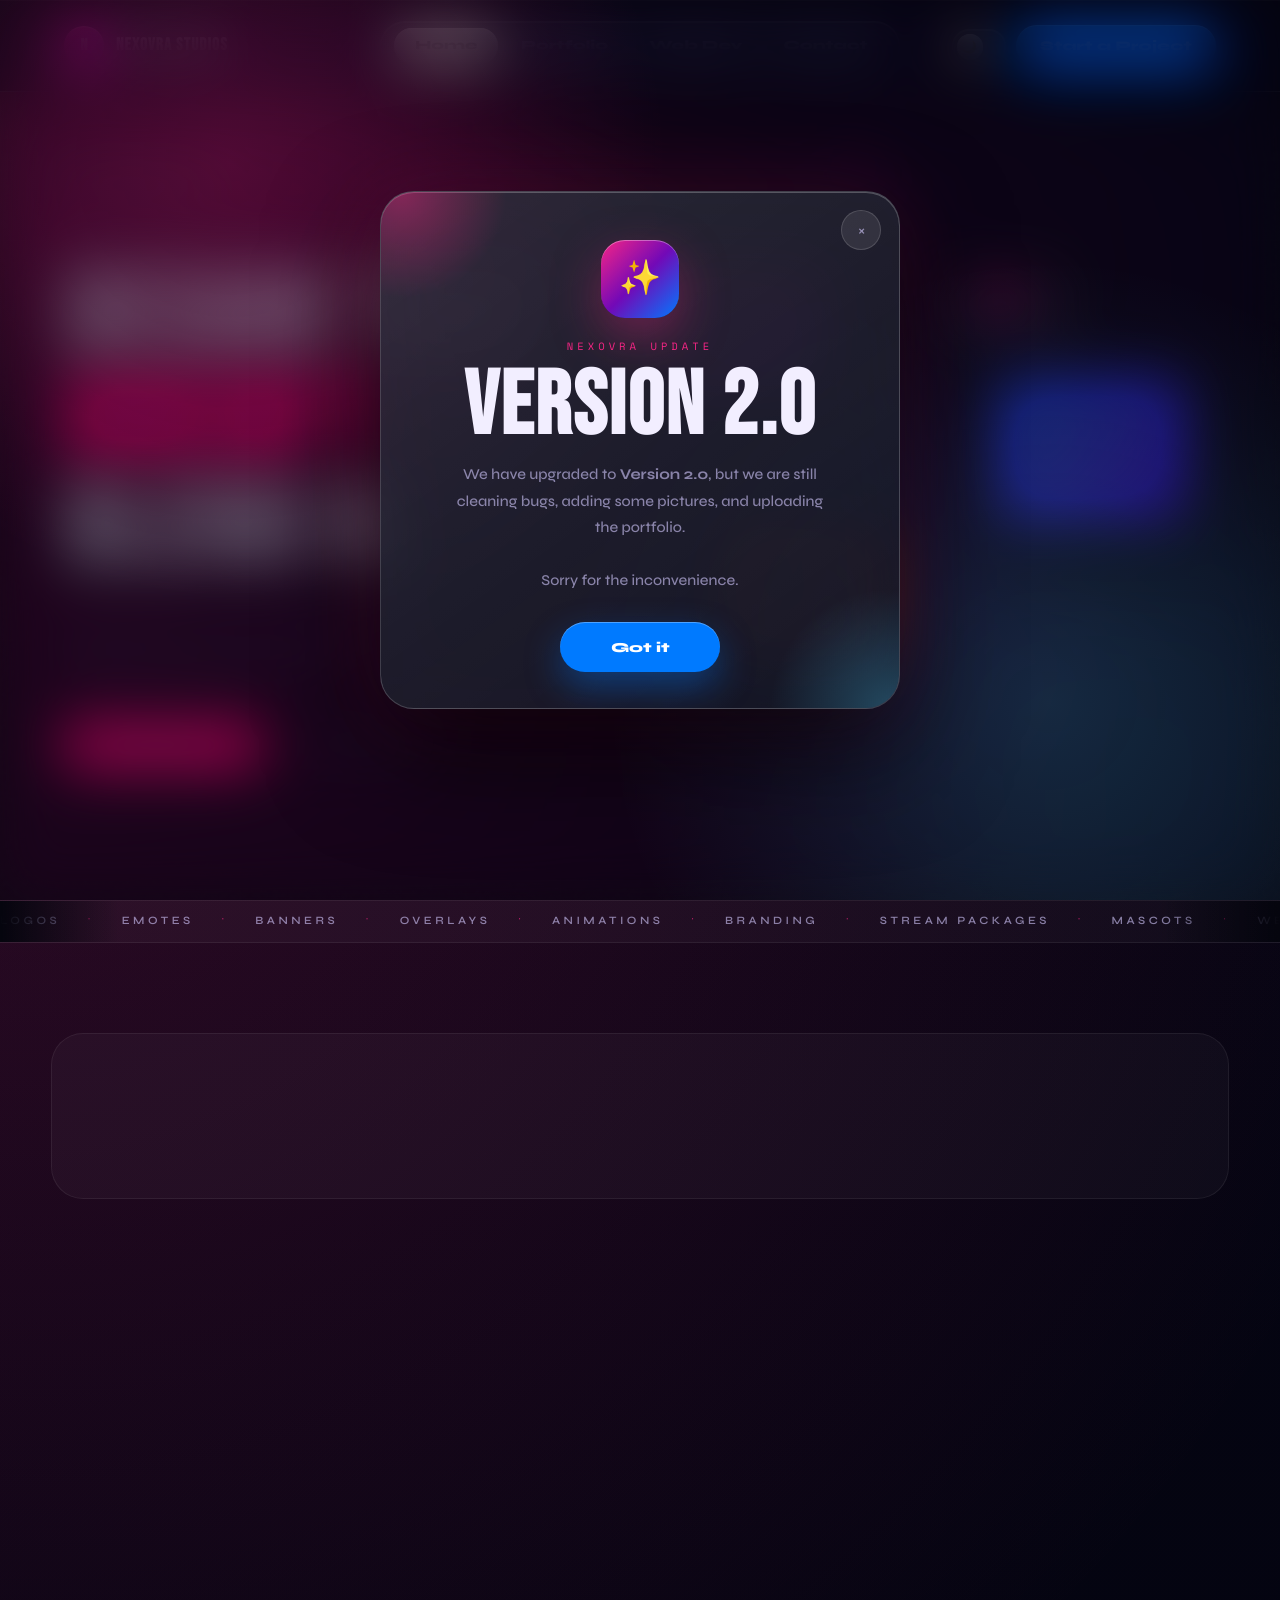
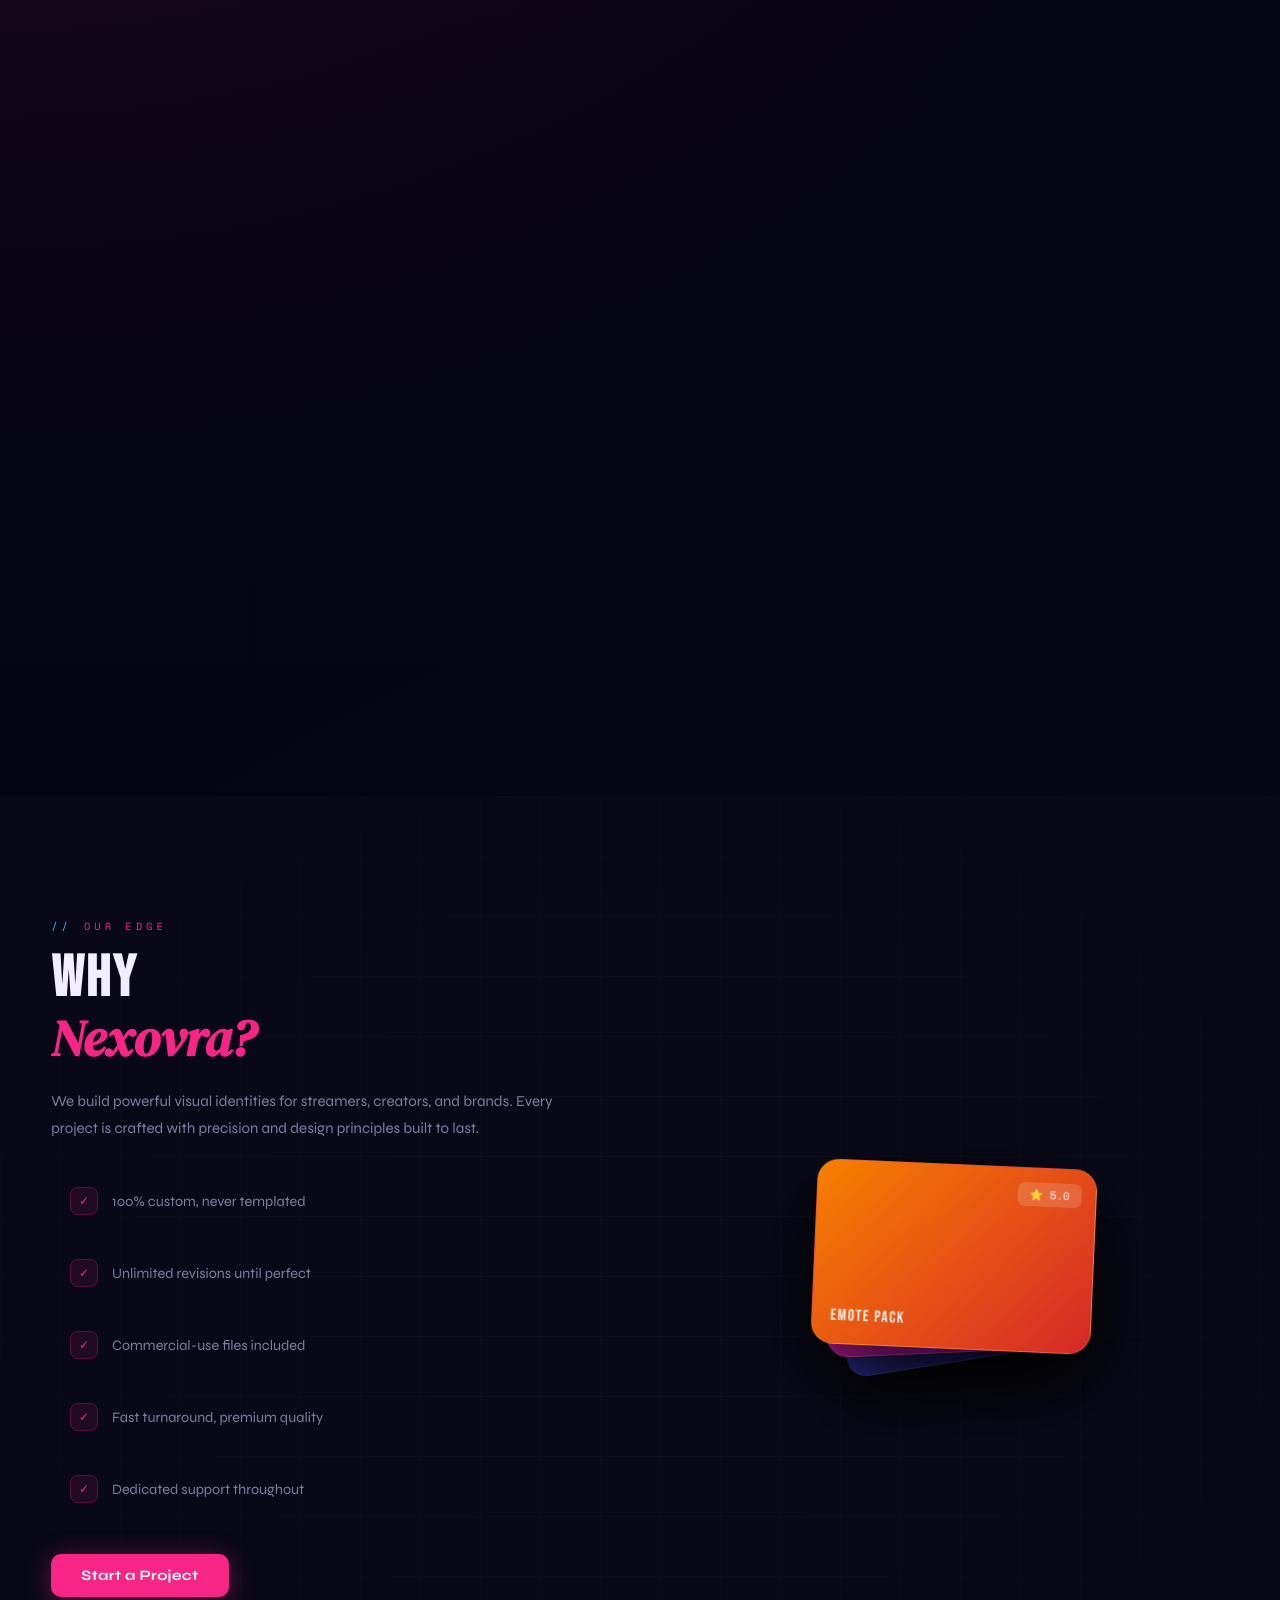
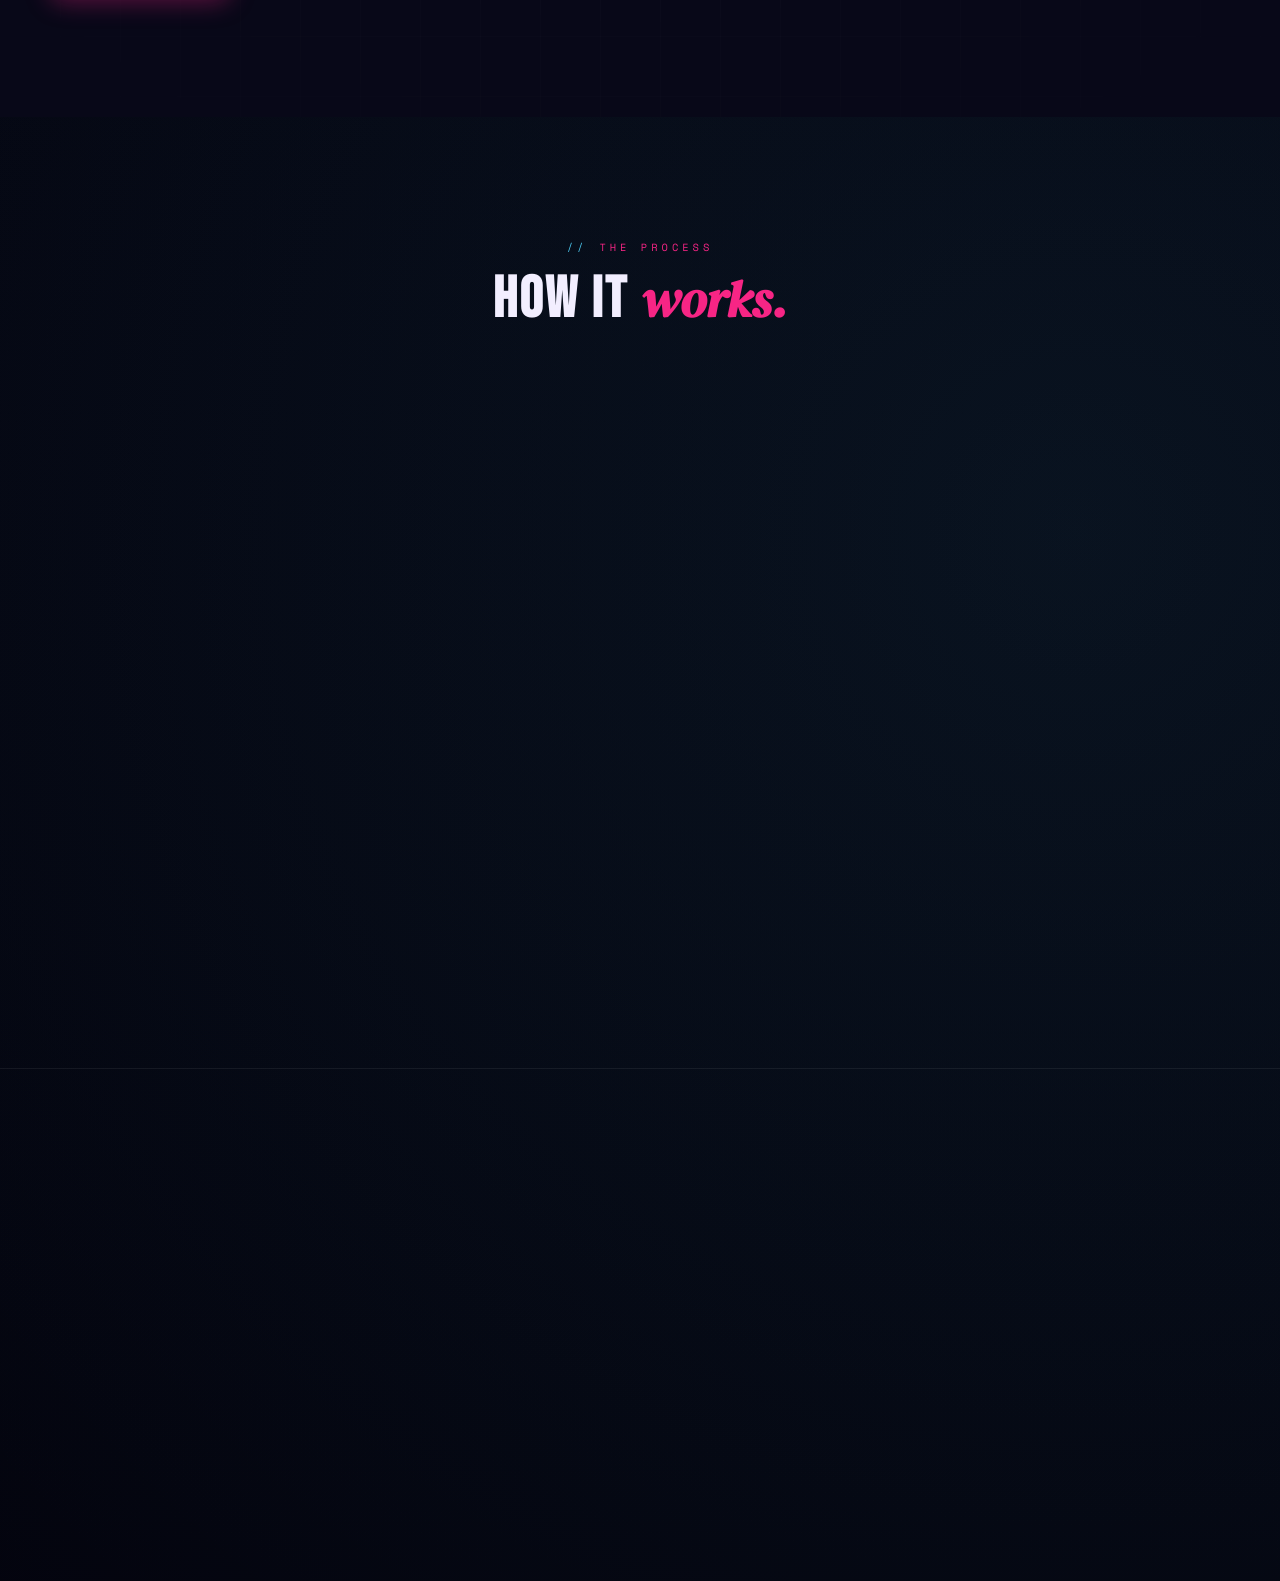
==== commit 36619620: "Update index.html" ====
--- a/index.html
+++ b/index.html
@@ -10,6 +10,70 @@
 <link rel="preconnect" href="https://fonts.gstatic.com" crossorigin>
 <link href="https://fonts.googleapis.com/css2?family=Bebas+Neue&family=Syne:wght@400;500;600;700;800&family=DM+Serif+Display:ital@0;1&family=Space+Mono:ital,wght@0,400;0,700;1,400&display=swap" rel="stylesheet">
 <link rel="stylesheet" href="shared.css">
+<!-- NEXOVRA VERSION 2.0 UPDATE POPUP -->
+<div id="nxComingSoonPopup" aria-hidden="true">
+  <div class="nx-coming-card" role="dialog" aria-modal="true" aria-labelledby="nxPopupTitle">
+    
+    <button class="nx-coming-close" id="nxPopupClose" aria-label="Close popup">
+      ×
+    </button>
+
+    <div class="nx-coming-star">✨</div>
+
+    <p class="nx-coming-tag">NEXOVRA UPDATE</p>
+
+    <h2 class="nx-coming-title" id="nxPopupTitle">
+      Version 2.0
+    </h2>
+
+    <p class="nx-coming-text">
+      We have upgraded to <strong>Version 2.0</strong>, but we are still cleaning bugs,
+      adding some pictures, and uploading the portfolio.
+      <br><br>
+      Sorry for the inconvenience.
+    </p>
+
+    <button class="nx-coming-btn" id="nxPopupBtn">
+      Got it
+    </button>
+
+  </div>
+</div>
+
+<script>
+  document.addEventListener("DOMContentLoaded", function () {
+    const popup = document.getElementById("nxComingSoonPopup");
+    const closeBtn = document.getElementById("nxPopupClose");
+    const gotItBtn = document.getElementById("nxPopupBtn");
+
+    if (!popup) return;
+
+    function openPopup() {
+      popup.classList.add("show");
+      popup.setAttribute("aria-hidden", "false");
+      document.body.classList.add("nx-coming-lock");
+    }
+
+    function closePopup() {
+      popup.classList.remove("show");
+      popup.setAttribute("aria-hidden", "true");
+      document.body.classList.remove("nx-coming-lock");
+    }
+
+    setTimeout(openPopup, 300);
+
+    closeBtn?.addEventListener("click", closePopup);
+    gotItBtn?.addEventListener("click", closePopup);
+
+    popup.addEventListener("click", function (e) {
+      if (e.target === popup) closePopup();
+    });
+
+    document.addEventListener("keydown", function (e) {
+      if (e.key === "Escape") closePopup();
+    });
+  });
+</script>
 <style>
 /* ═══════════════ INDEX STYLES ═══════════════ */
 
@@ -719,7 +783,7 @@
       </div>
     </div>
     <div class="footer-bottom">
-      <p>© 2017–2026 Nexovra Studios. All rights reserved.</p>
+      <p>© 2017–2026 Nexovra Studios. All rights reserved. All designs, graphics, portfolio work, branding assets, website content, animations, and creative materials displayed on this website are the exclusive property of Nexovra Studios. Unauthorized copying, reproduction, modification, distribution, or commercial use of any content is strictly prohibited. Made with ❤️ by Nexovra Studios · Version 2.0.1.</p>
       <div class="social-row">
         <a href="https://www.instagram.com/nexovrastudios" target="_blank" rel="noopener" class="social-btn">IG</a>
         <a href="https://x.com/nexovrastudios" target="_blank" rel="noopener" class="social-btn">𝕏</a>
